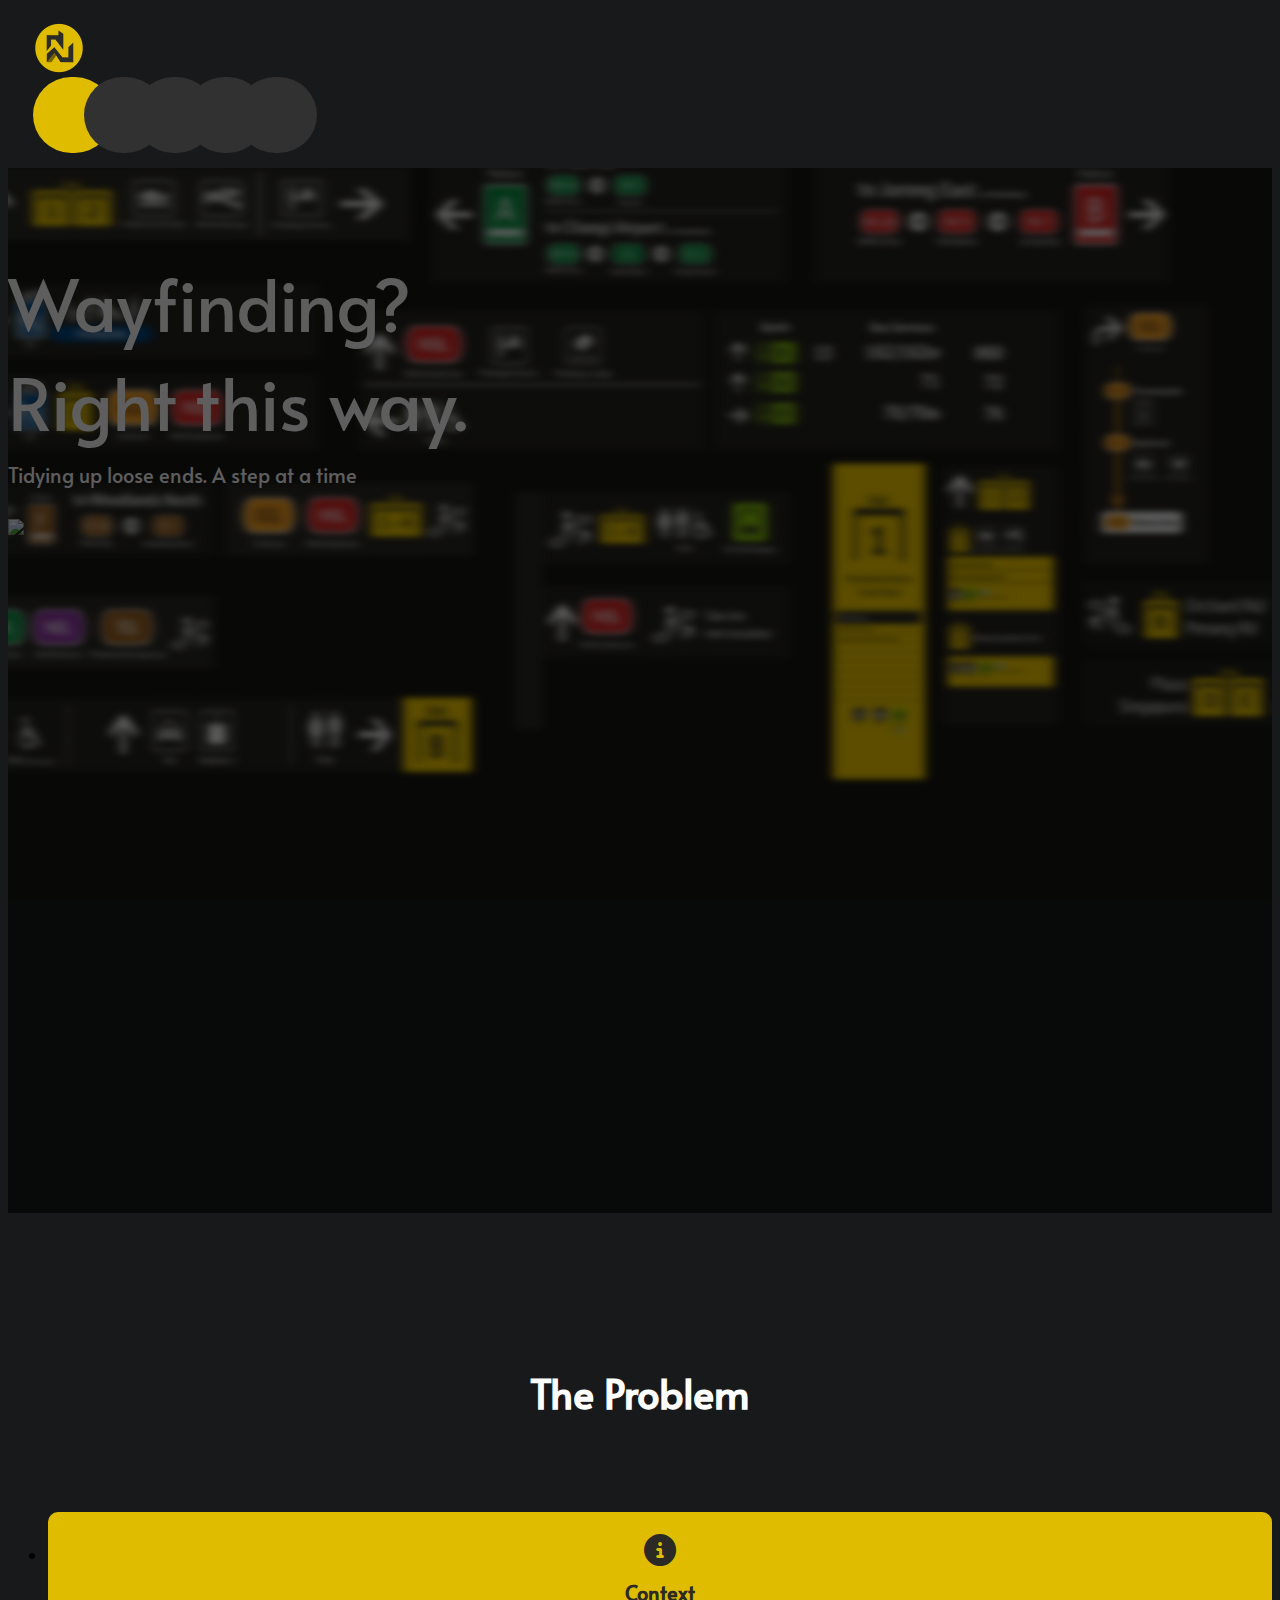
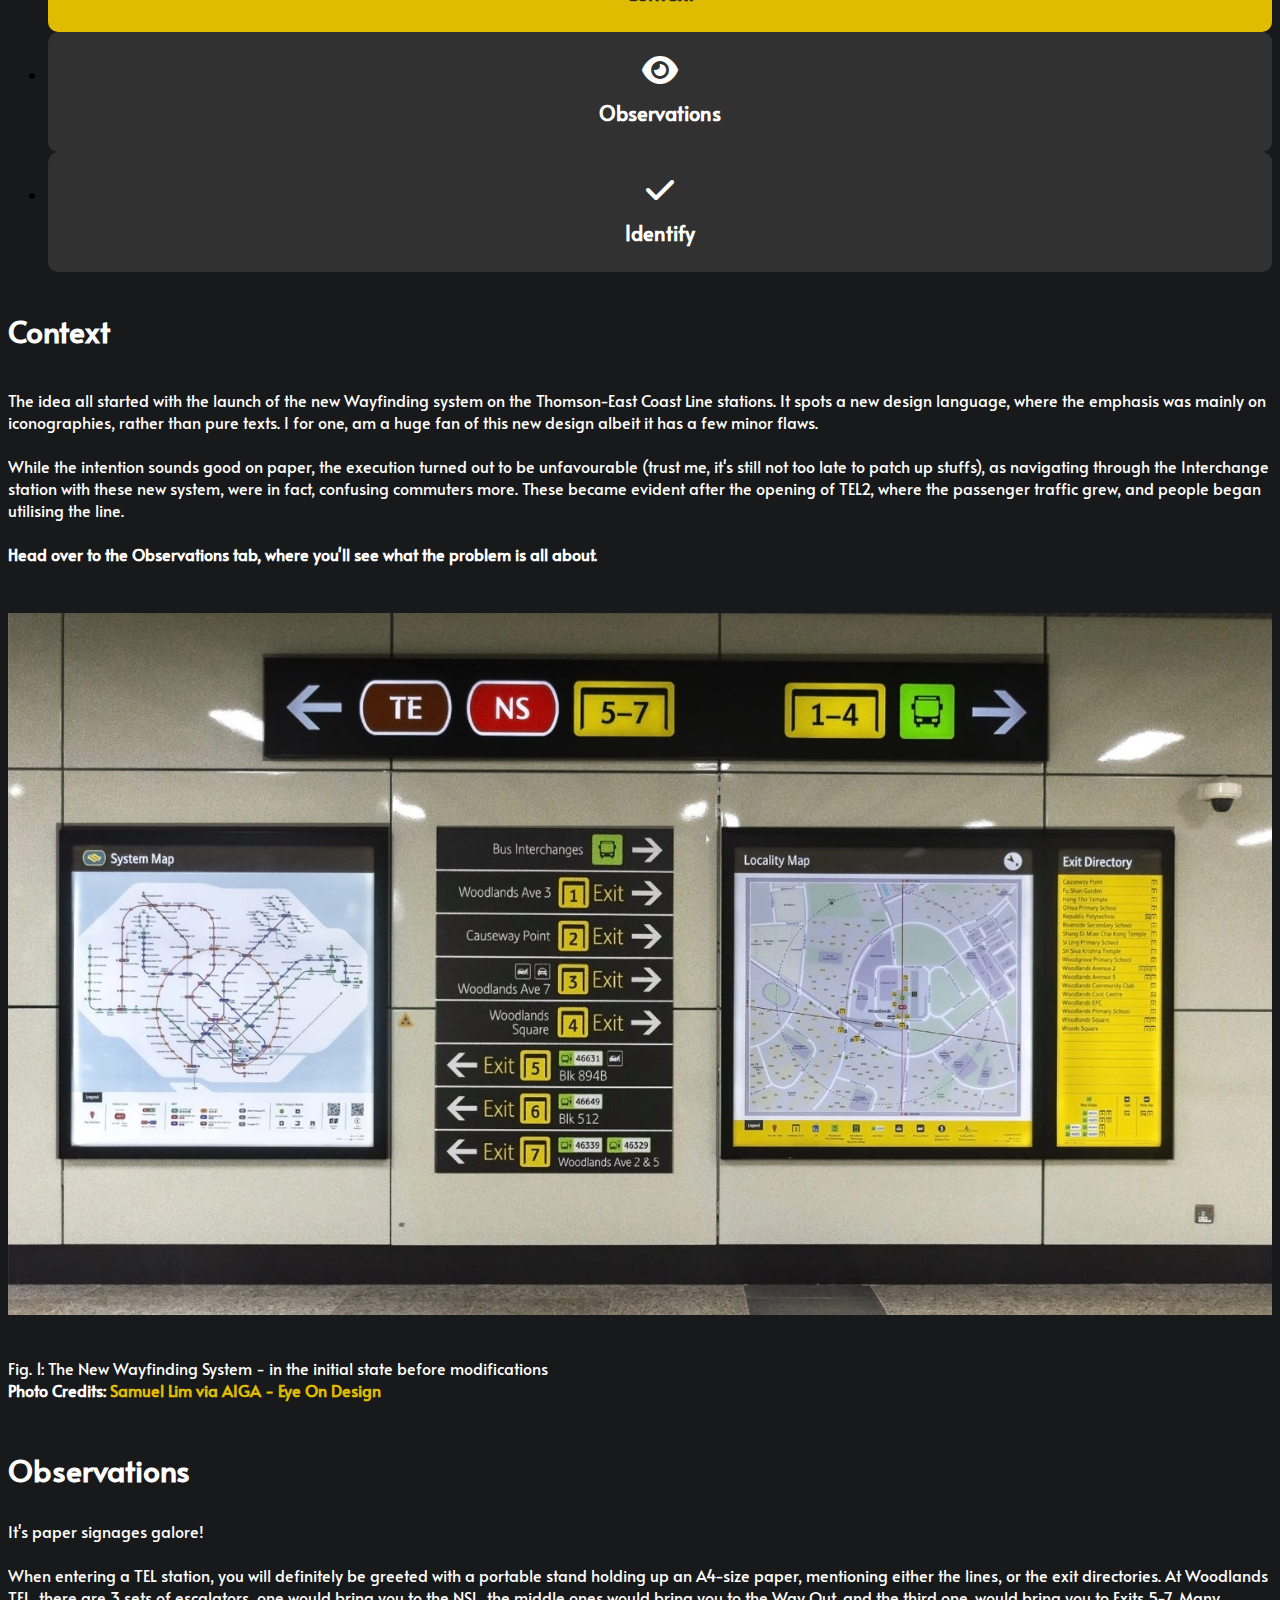
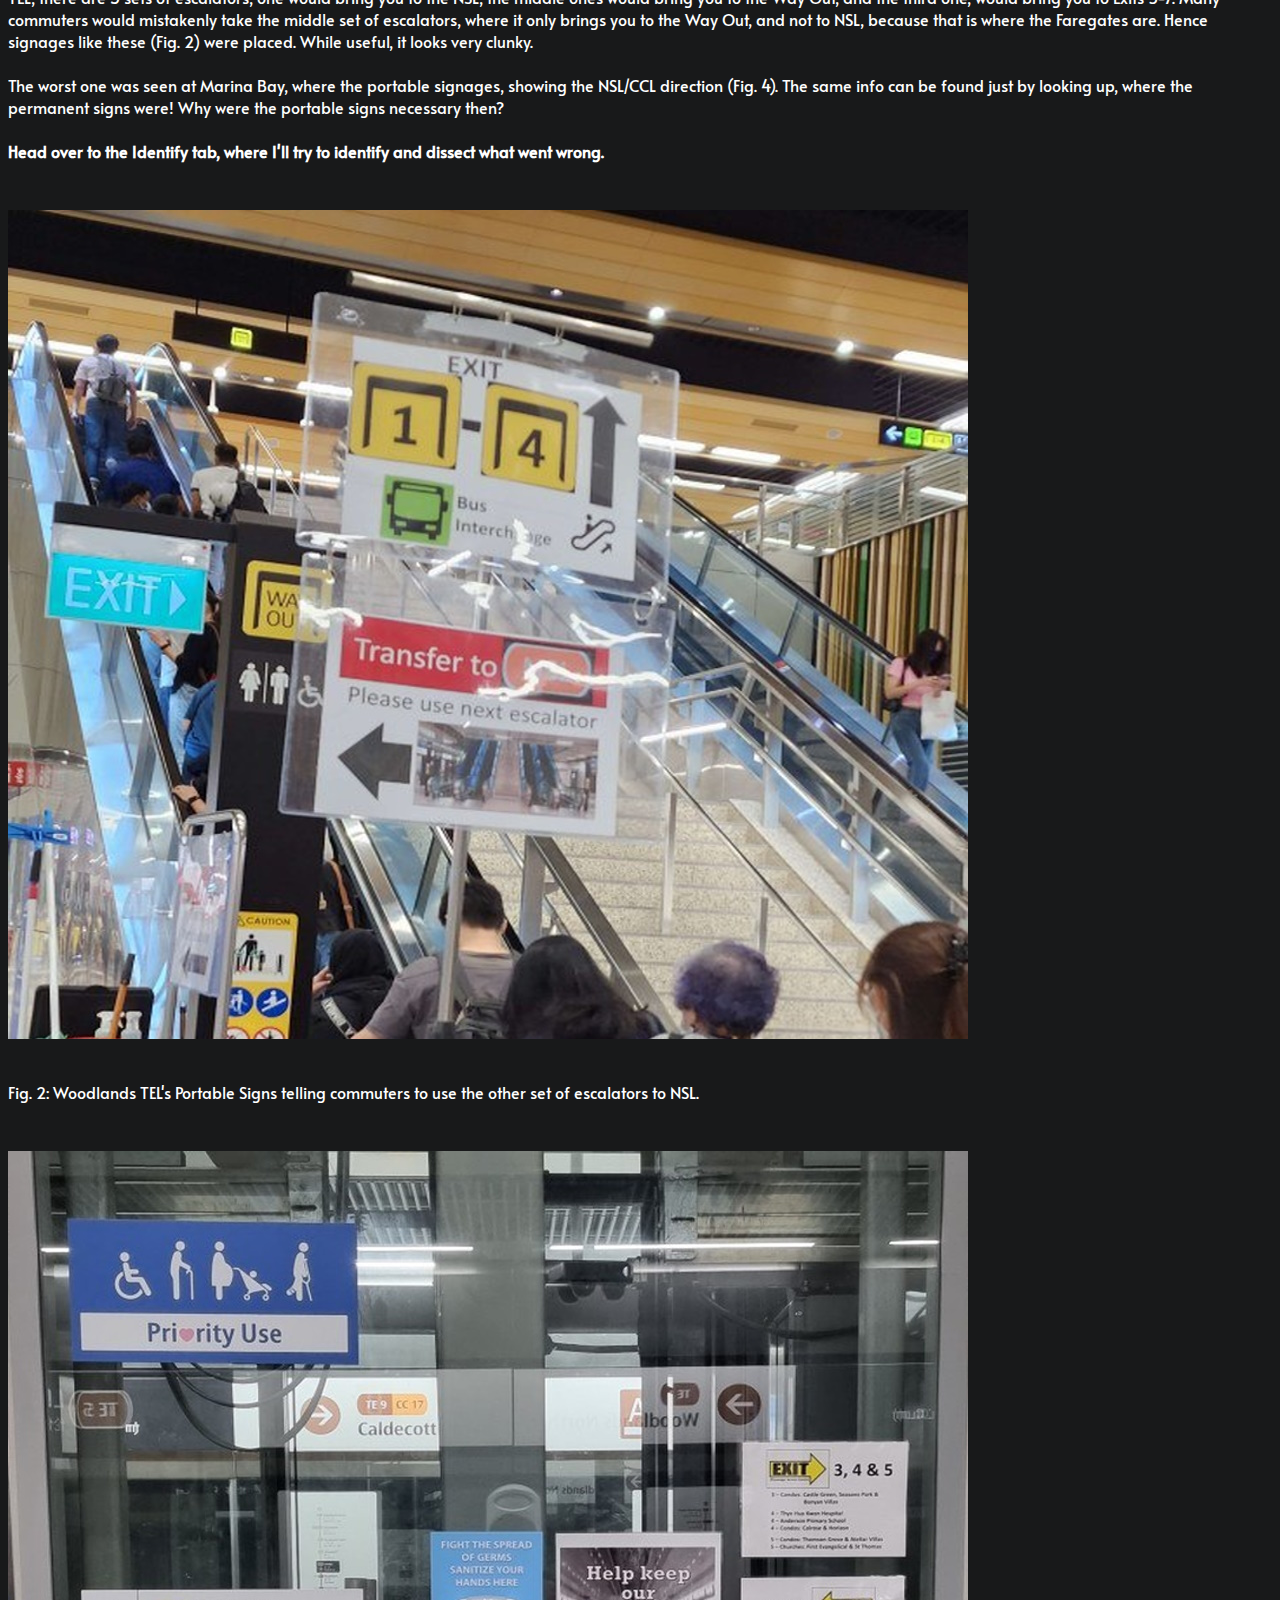
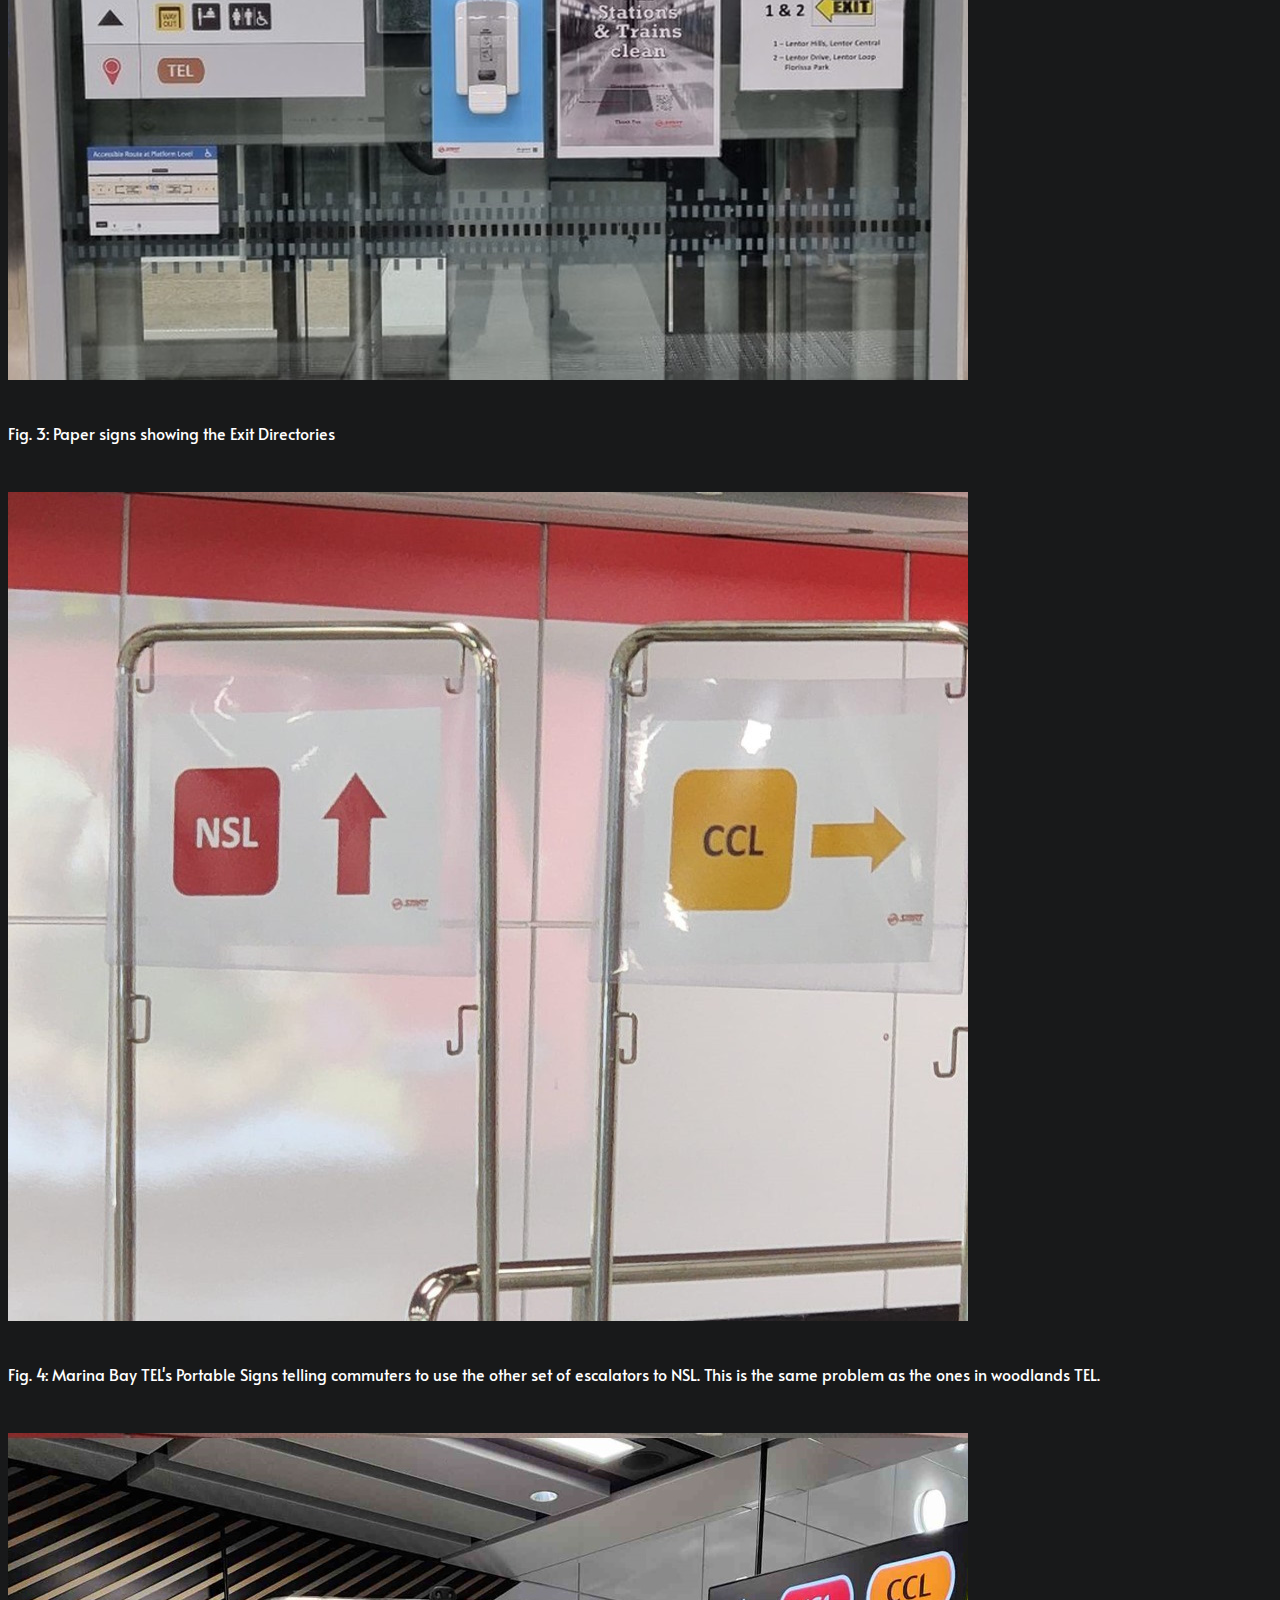
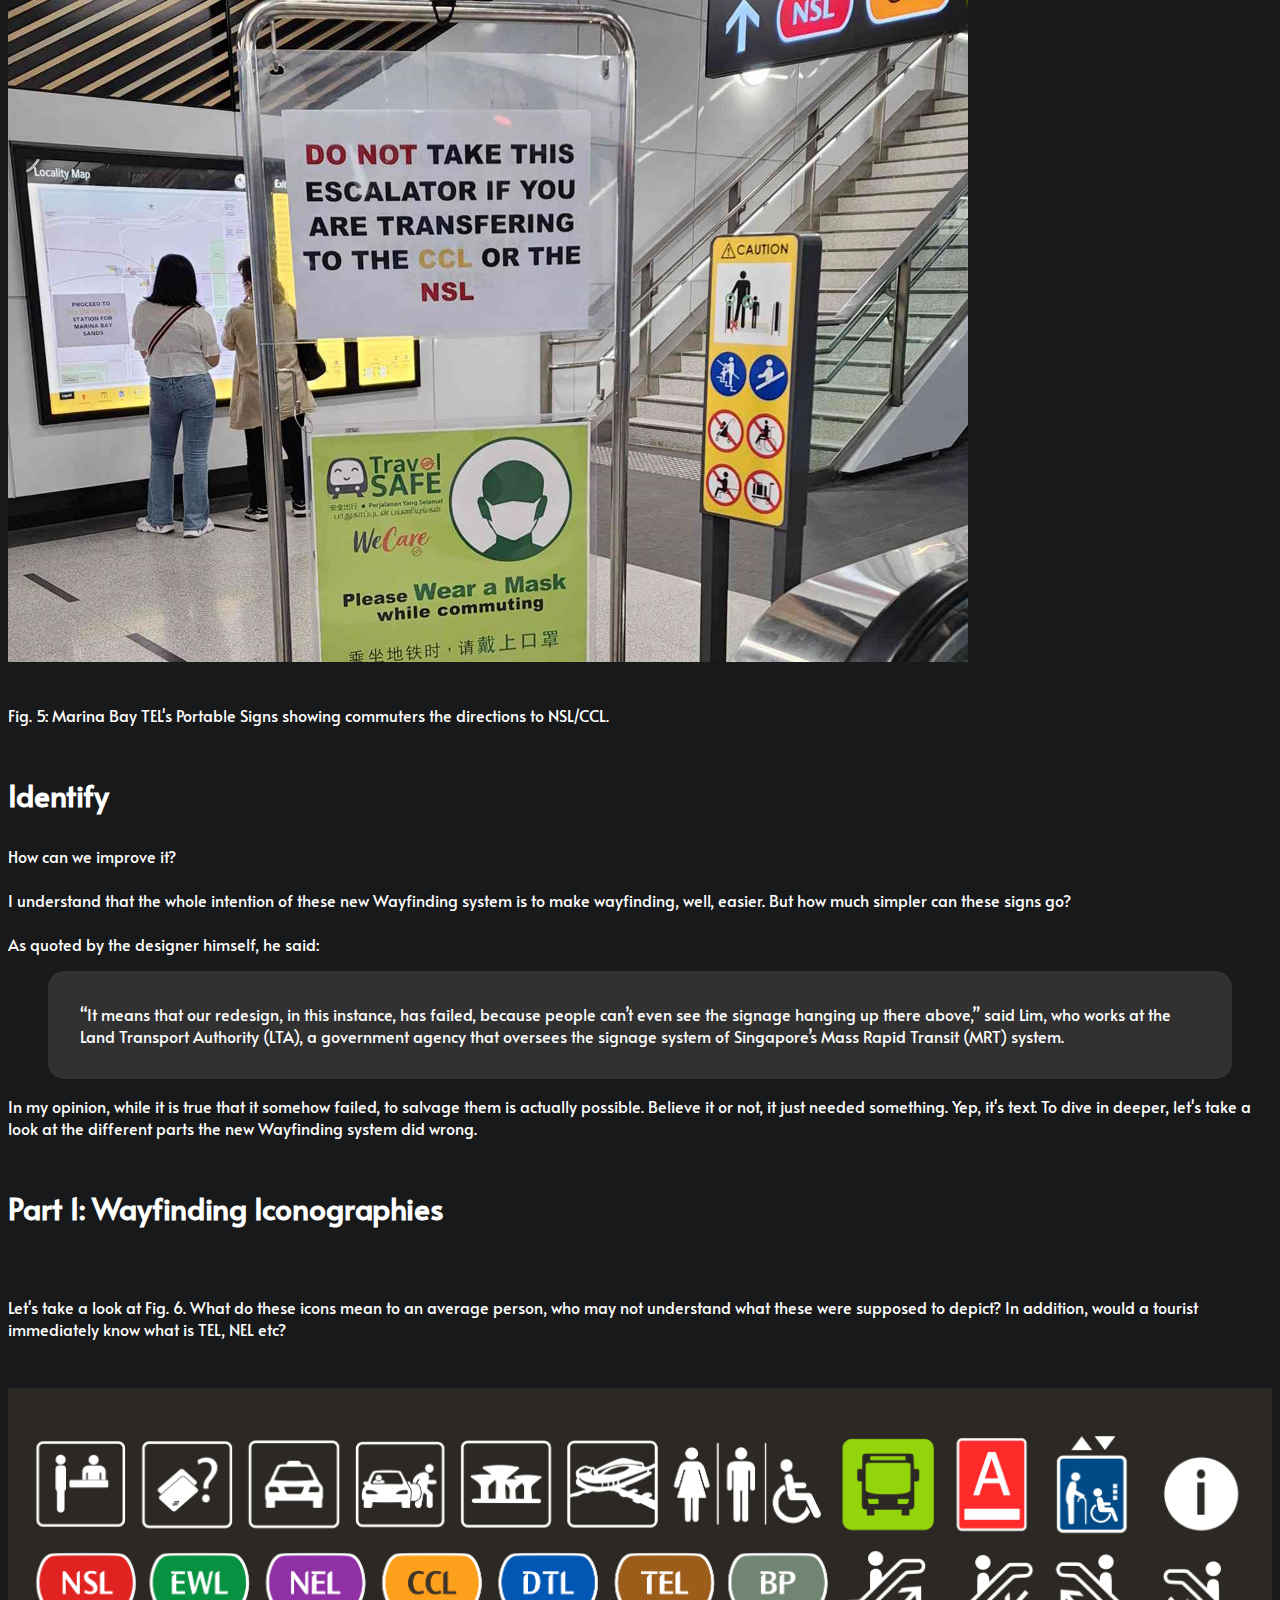
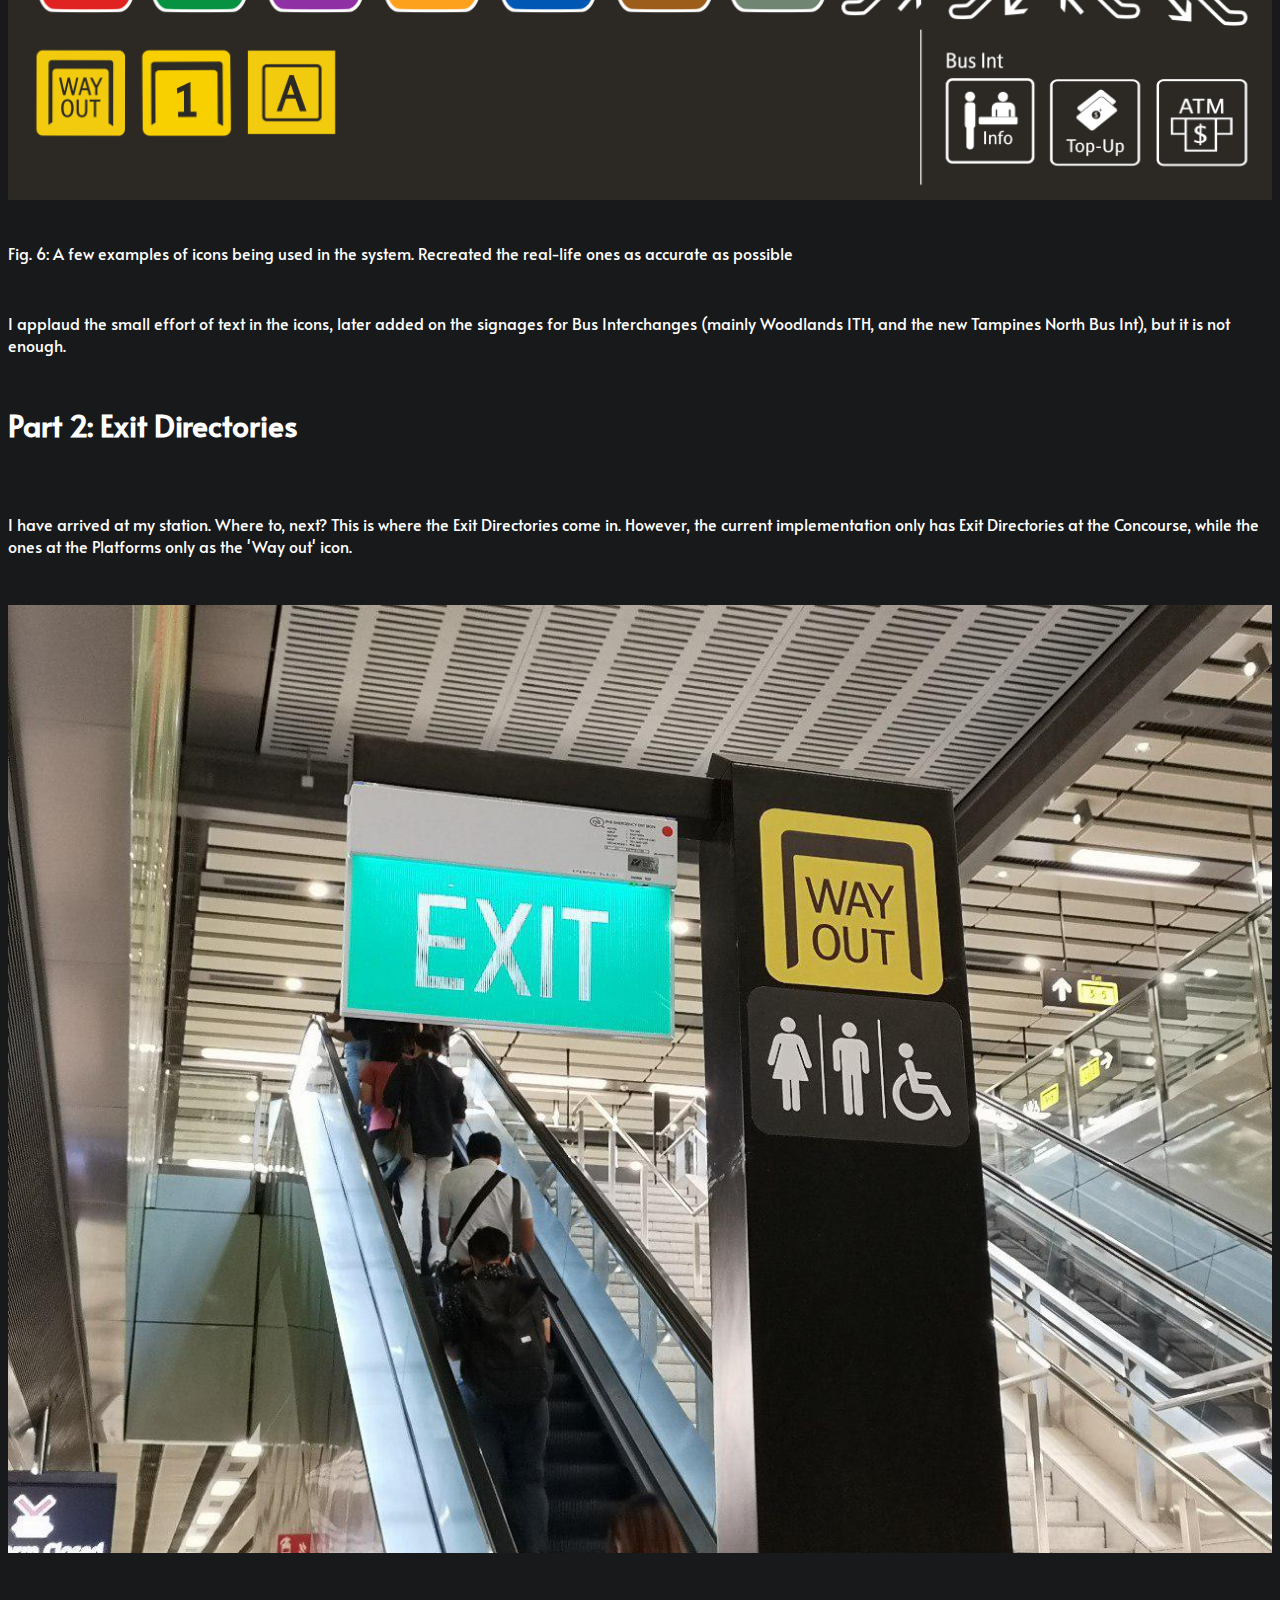
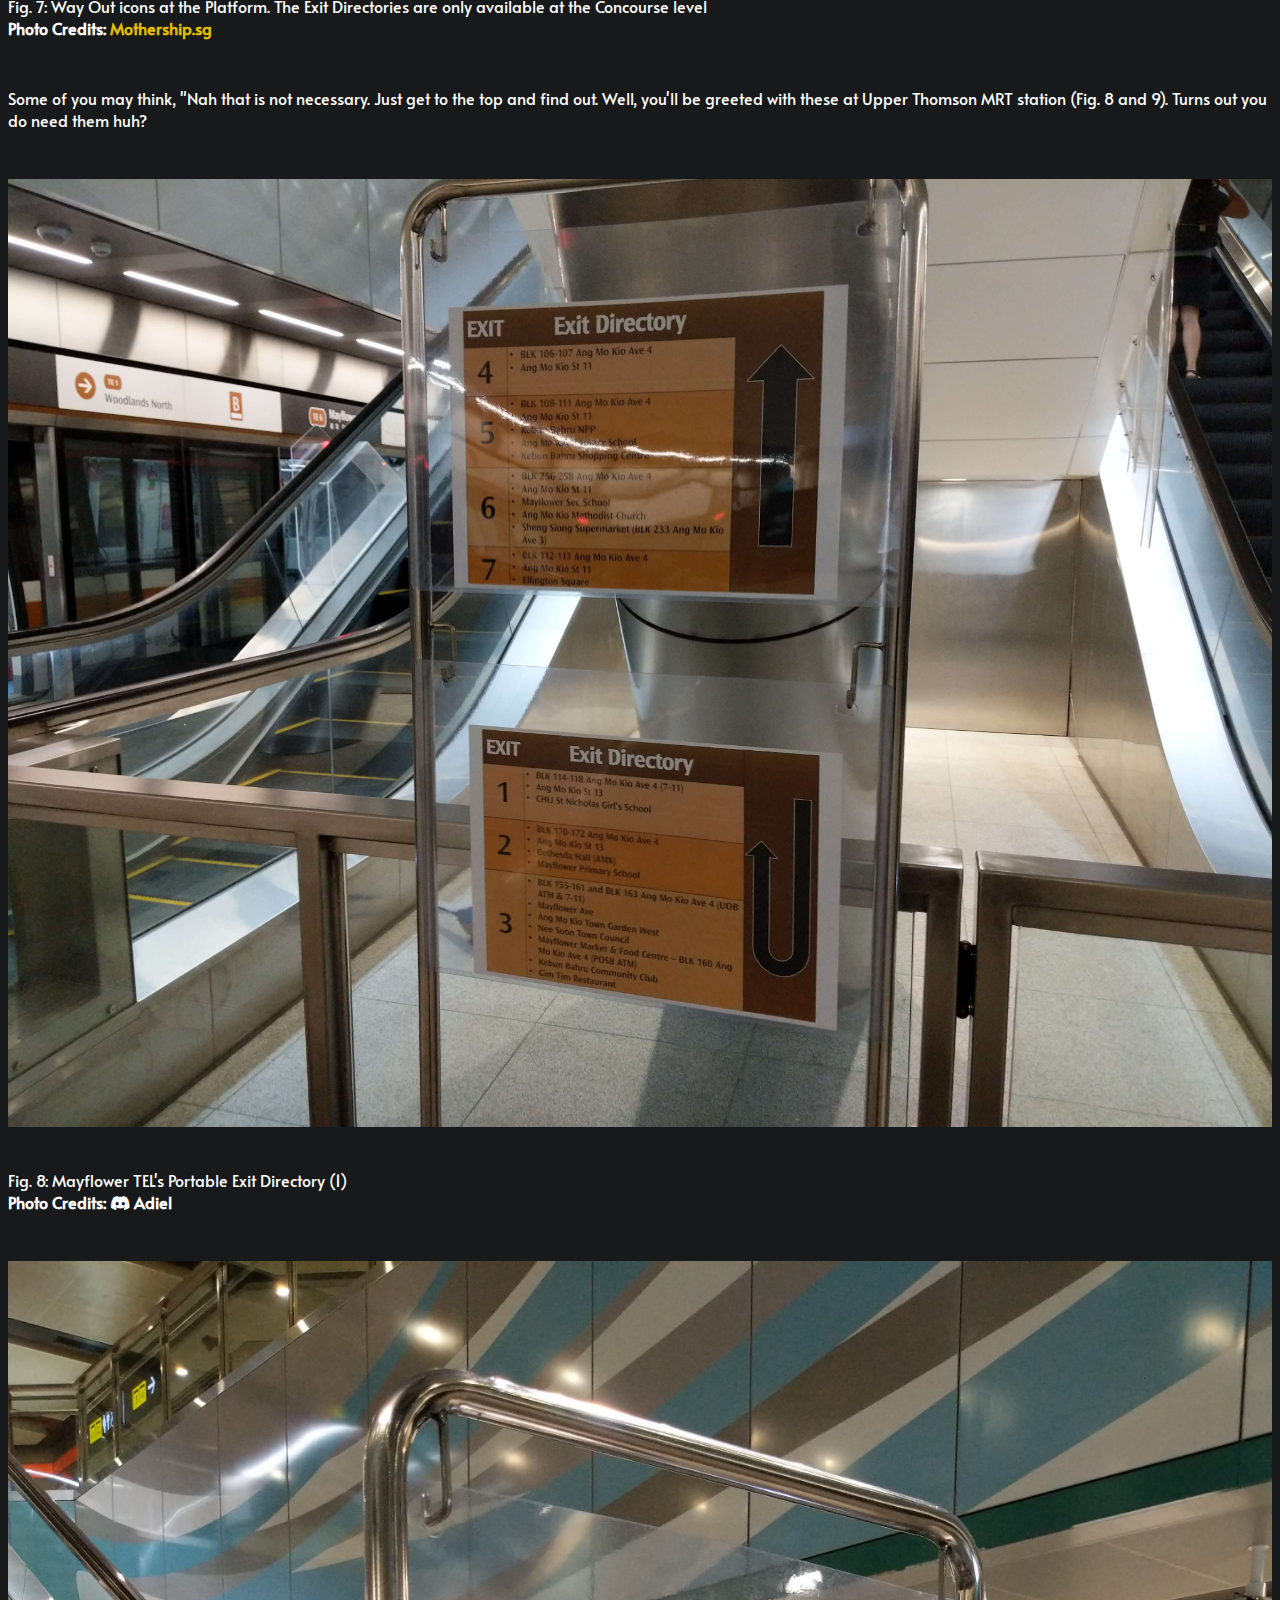
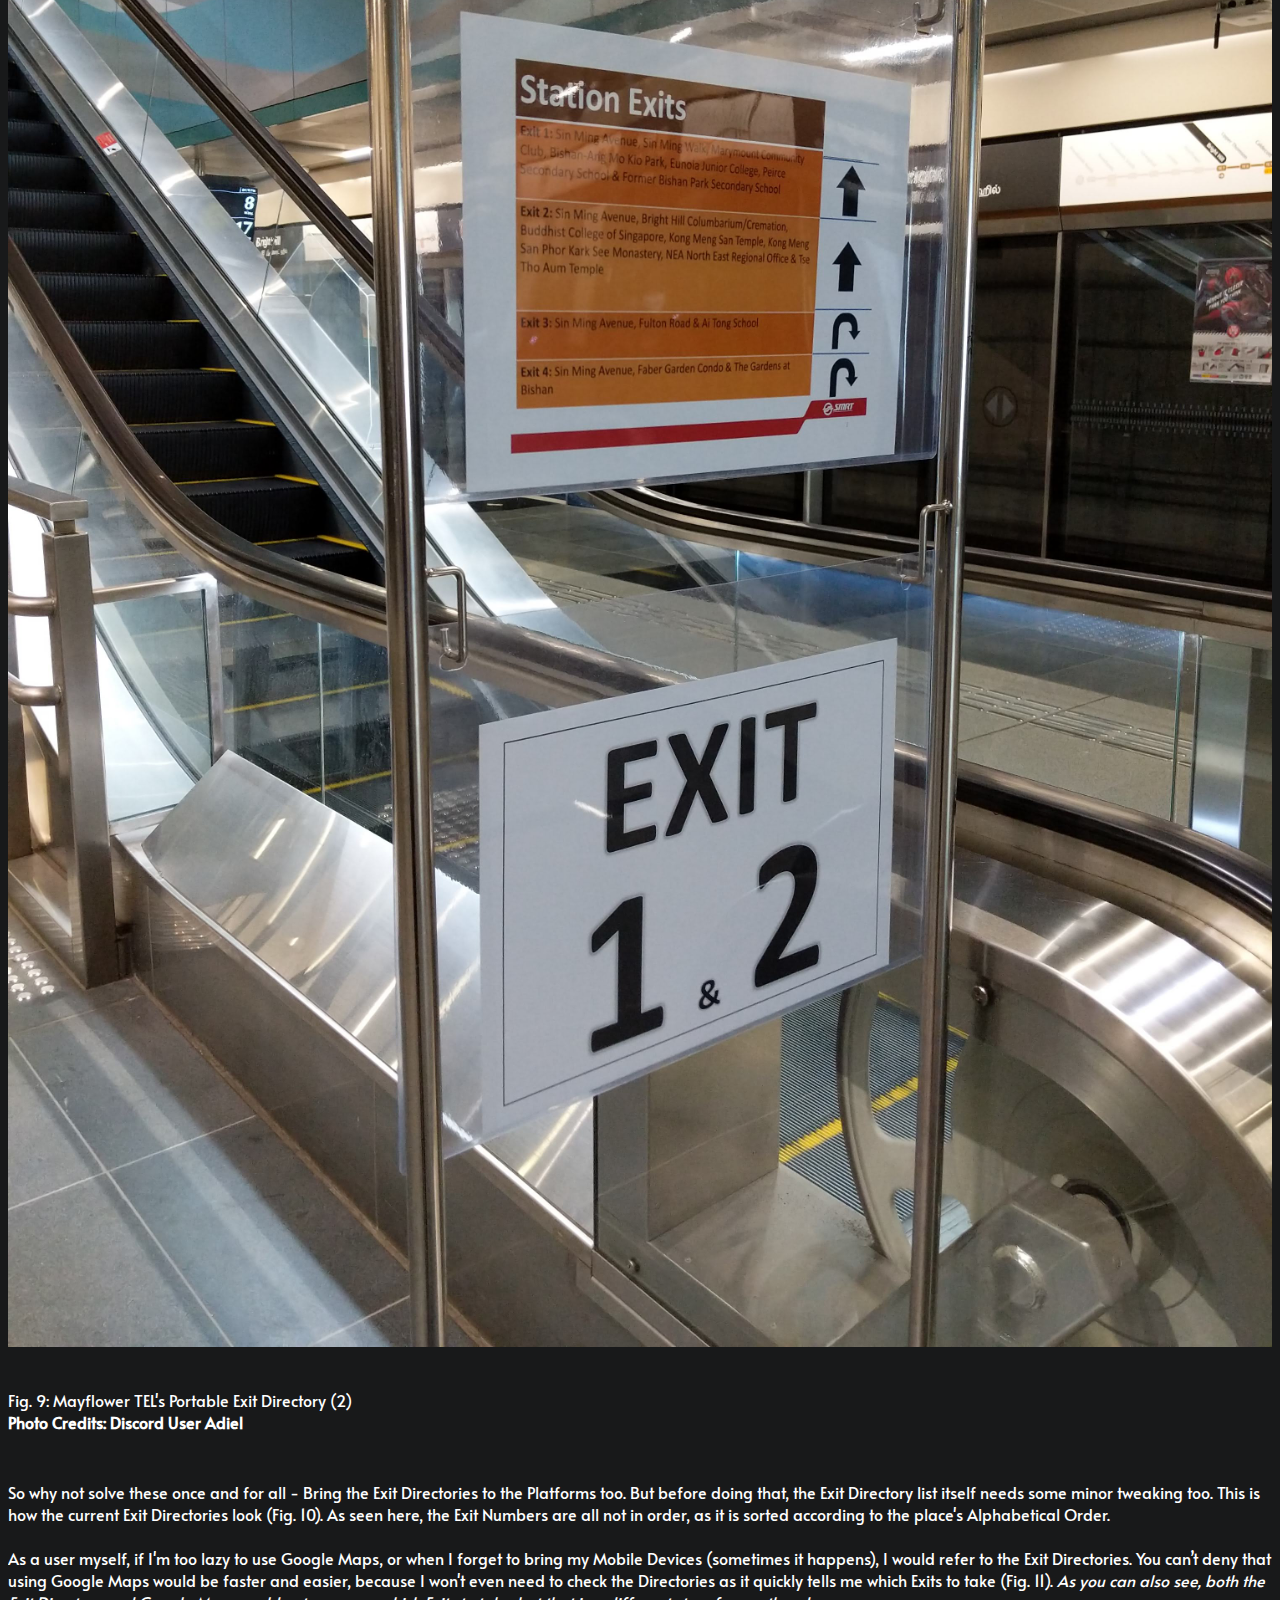
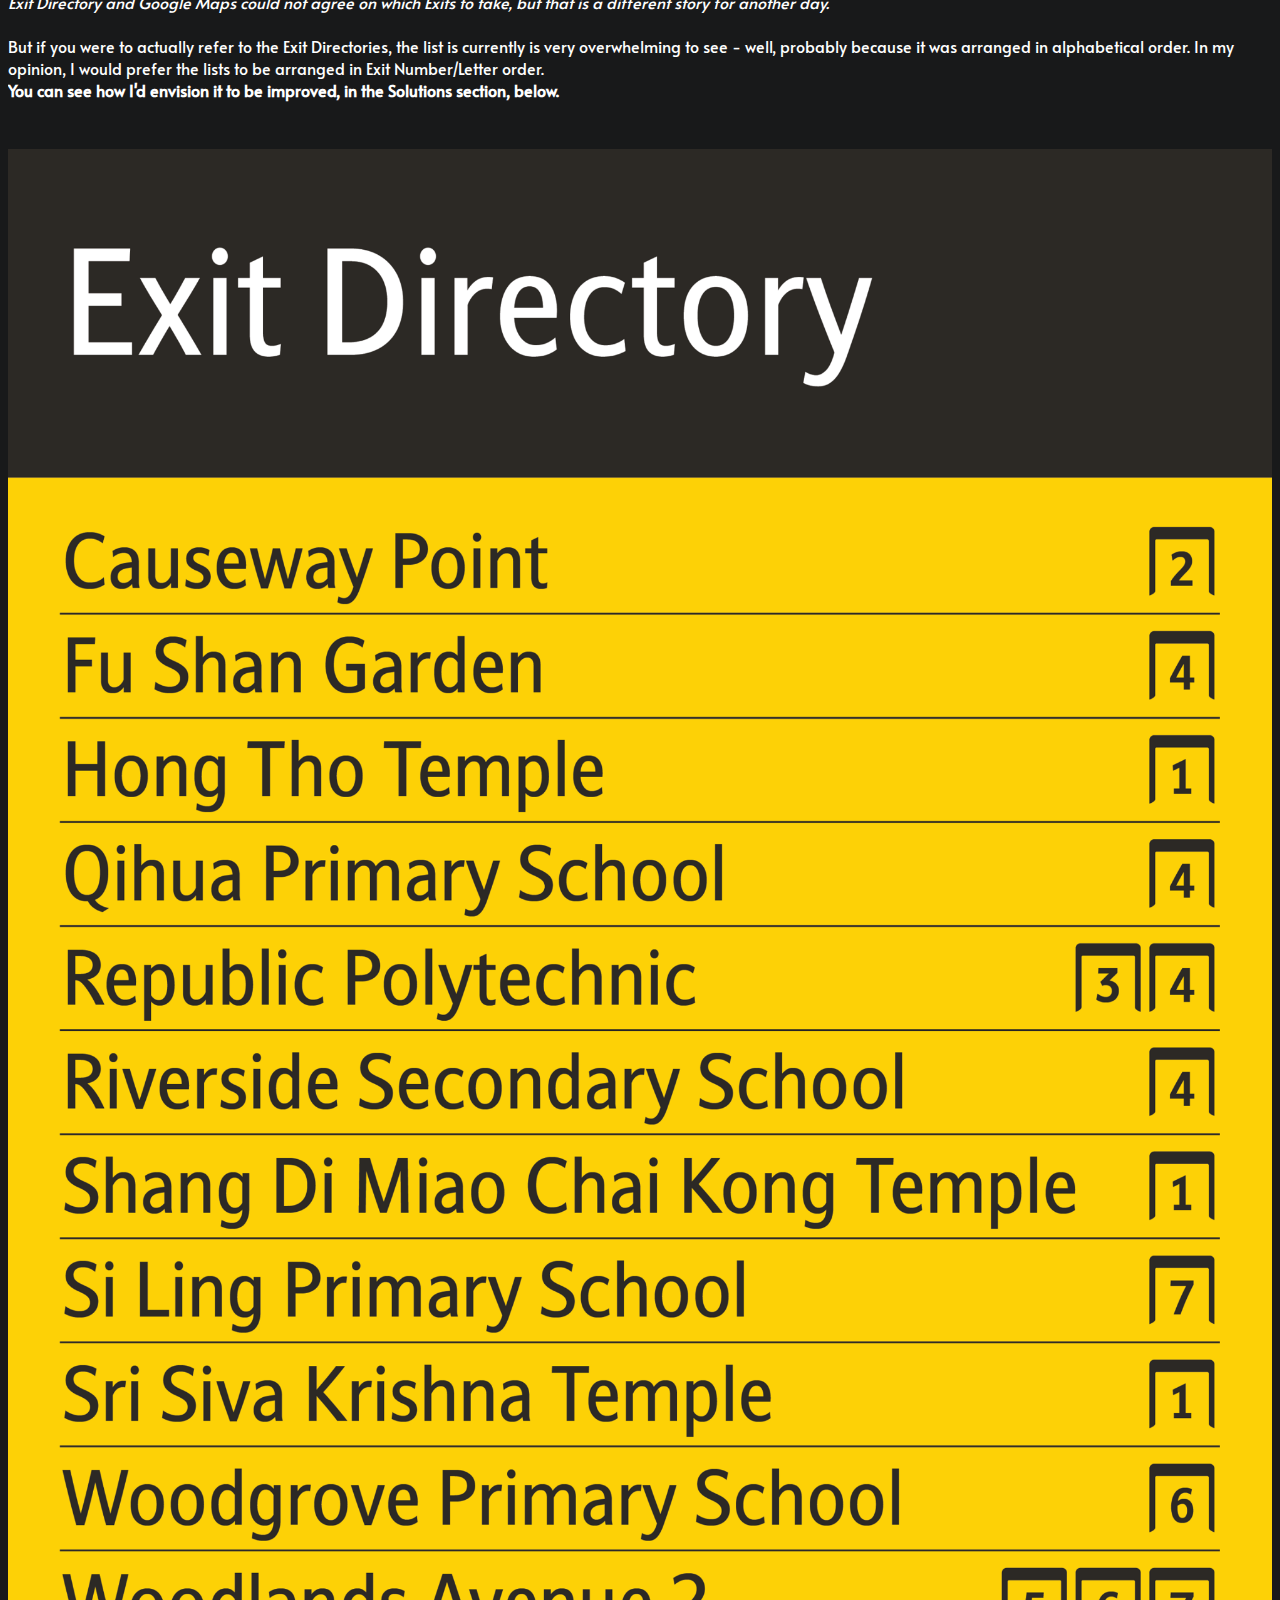
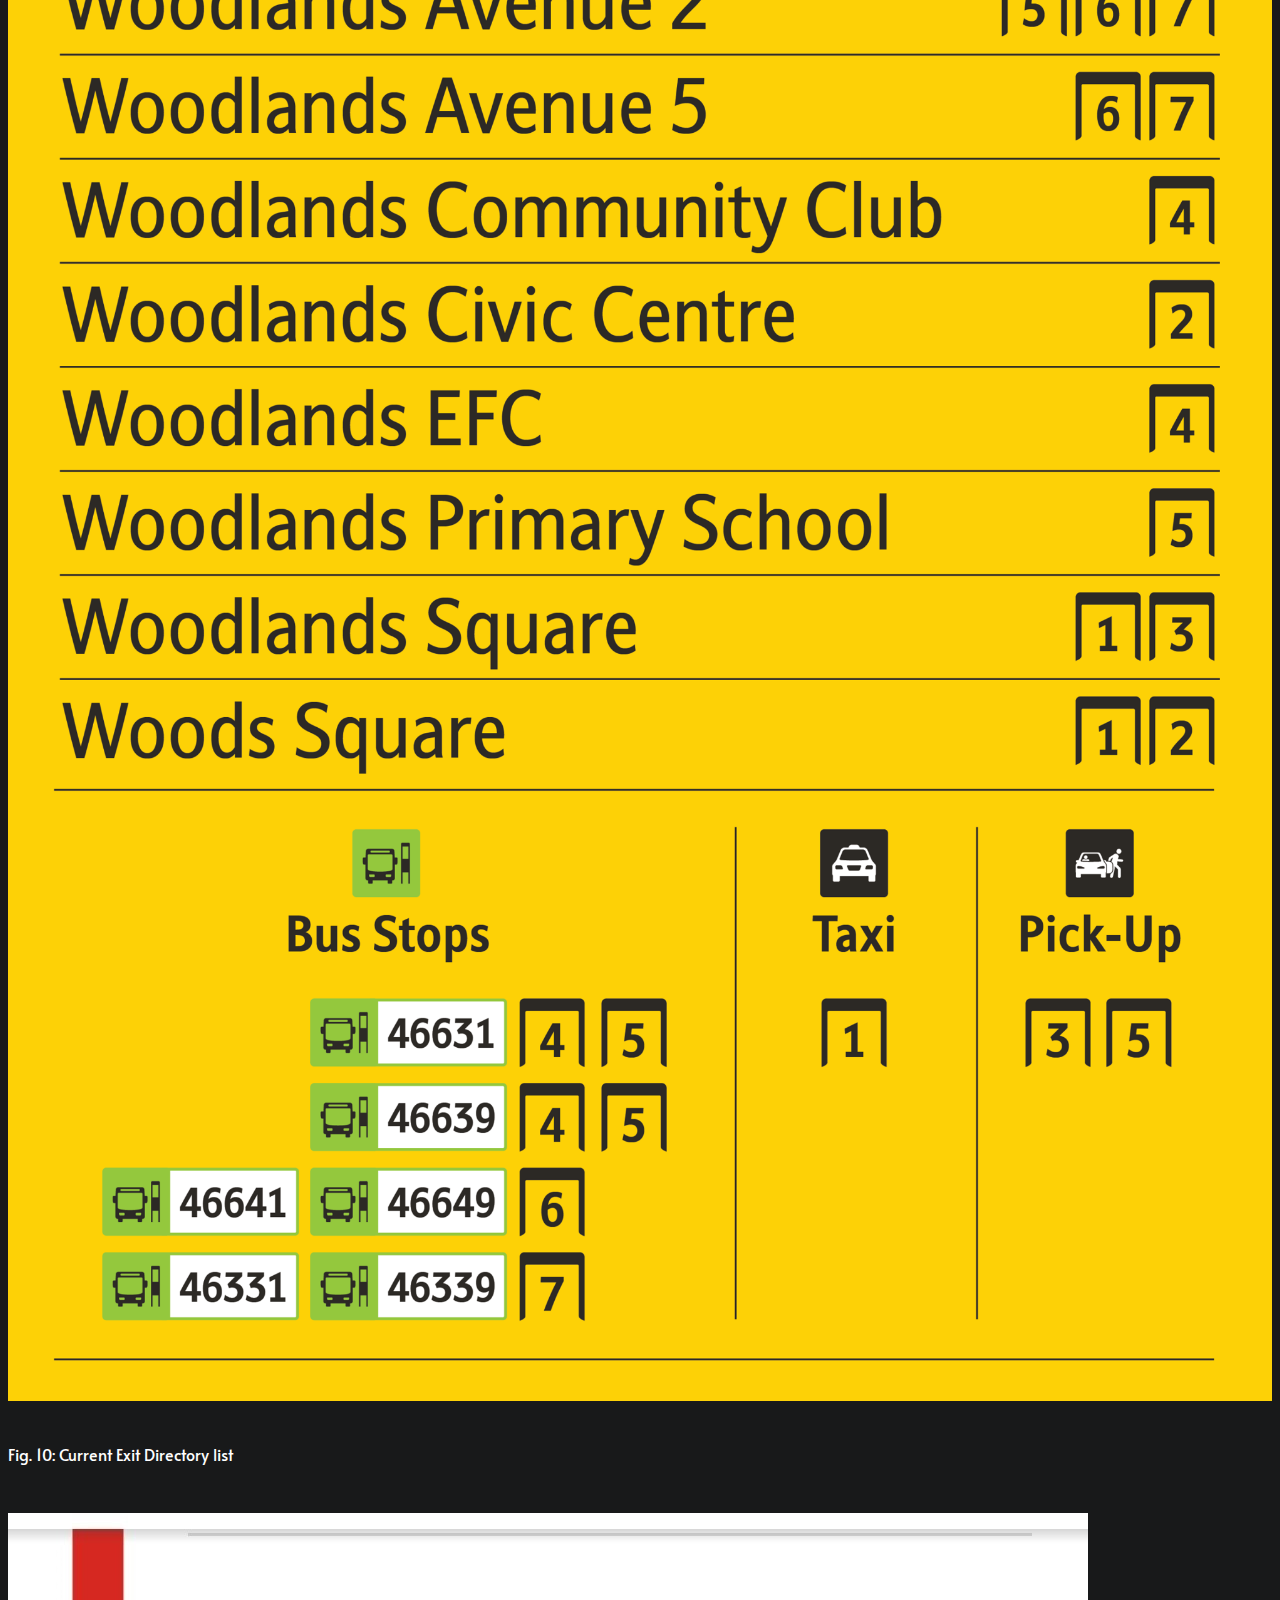
==== index.html @ 6ca4dad4 "2023-02 Cumulative Update (1.0.64)" ====
<!DOCTYPE html>
<html lang="en">

<head>
  <meta charset="utf-8">
  <meta content="width=device-width, initial-scale=1.0" name="viewport">

  <title>Wayfinding Signages | NRFZ</title>
  <meta content="" name="description">
  <meta content="" name="keywords">

  <!-- Favicons -->
  <link href="assets/img/favicon.png" rel="icon">
  <link href="assets/img/apple-touch-icon.png" rel="apple-touch-icon">

  <!-- Google Fonts -->
  <link rel="preconnect" href="https://fonts.googleapis.com">
  <link rel="preconnect" href="https://fonts.gstatic.com" crossorigin>
  <link rel="preconnect" href="https://fonts.googleapis.com">
  <link rel="preconnect" href="https://fonts.gstatic.com" crossorigin>
  <link href="https://fonts.googleapis.com/css2?family=Alata&display=swap" rel="stylesheet">
  <link href="https://cdnjs.cloudflare.com/ajax/libs/font-awesome/6.1.1/css/all.min.css" rel="stylesheet">


  <!-- Vendor CSS Files -->
  <link href="assets/vendor/bootstrap/css/bootstrap.min.css" rel="stylesheet">
  <link href="assets/vendor/bootstrap-icons/bootstrap-icons.css" rel="stylesheet">
  <link href="assets/vendor/aos/aos.css" rel="stylesheet">
  <link href="assets/vendor/boxicons/css/boxicons.min.css" rel="stylesheet">
  <link href="assets/vendor/glightbox/css/glightbox.min.css" rel="stylesheet">
  <link href="assets/vendor/swiper/swiper-bundle.min.css" rel="stylesheet">

  <!-- Variables CSS Files. Uncomment your preferred color scheme -->
  <link href="assets/css/variables.css" rel="stylesheet">

  <!-- Template Main CSS File -->
  <link href="assets/css/main.css" rel="stylesheet">

</head>

<body>

  <!-- =============================================================== Header =============================================================== -->
  <header id="header" class="header fixed-top" data-scrollto-offset="0">
    <div class="container-fluid d-flex align-items-center justify-content-between">

      <a href="/" class="logo d-flex align-items-center scrollto me-auto me-lg-0">
        <img src="assets/img/logo.png" alt="">
      </a>

      <nav id="navbar" class="navbar">
        <ul>
          <li><a href="#hero-animated" class="nav-link scrollto"><i class="bx bx-home"></i> <span>Home</span></a></li>
          <li><a href="#problem" class="nav-link scrollto"><i class='bx bx-question-mark'></i><span>The
                Problem</span></a></li>
          <li><a href="#solution" class="nav-link scrollto"><i class='bx bx-bulb'></i><span>The
                Solution</span></a></li>
          <li><a href="#about" class="nav-link scrollto"><i class='bx bxs-info-circle'></i> <span>About
                Project</span></a></li>
          <li><a href="#connect" class="nav-link scrollto"><i class="bx bxs-group"></i> <span>Main Website</span></a>
          </li>
        </ul>
        </li>
        </ul>
        <i class="bi bi-list mobile-nav-toggle d-none"></i>
      </nav><!-- .navbar -->

    </div>
  </header><!-- End Header -->

  <!-- ======= Hero Section ======= -->
  <section id="hero-animated" class="hero-animated d-flex align-items-center">
    <div class="overlay-hero"></div>
    <div class="container d-flex flex-column justify-content-center align-items-center text-center position-relative"
      data-aos="zoom-out">
      <h2 class="hero-hello">Wayfinding? <br> Right this way.</h2>
      <p class="hero-intro">Tidying up loose ends. A step at a time</p>
      <div class="d-flex justify-content-center">
        <a class="scrollto" href="../#problem"><img src="assets/img/chevron-nws.svg" class="img-fluid animated"></a>
      </div>
    </div>
  </section>

  <main id="main">


    <!-- =============================================================== The Problem Section =============================================================== -->
    <section id="problem" class="timelines">
      <div class="container" data-aos="fade-up">
        <div class="section-header">
          <h2>The Problem</h2>
        </div>

        <ul class="nav nav-tabs row gy-4 d-flex">

          <li class="nav-item col">
            <a class="nav-link active show" data-bs-toggle="tab" data-bs-target="#tab-1">
              <i class="fas fa-info-circle no-hover"></i>
              <h4 class="no-hover">Context</h4>
            </a>
          </li><!-- End Tab 1 Nav -->

          <li class="nav-item col">
            <a class="nav-link" data-bs-toggle="tab" data-bs-target="#tab-2">
              <i class="fa-solid fa-eye no-hover"></i>
              <h4 class="no-hover">Observations</h4>
            </a>
          </li><!-- End Tab 2 Nav -->

          <li class="nav-item col">
            <a class="nav-link" data-bs-toggle="tab" data-bs-target="#tab-3">
              <i class="fa-solid fa-check no-hover"></i>
              <h4 class="no-hover">Identify</h4>
            </a>
          </li><!-- End Tab 3 Nav -->

        </ul>

        <div class="tab-content">

          <div class="tab-pane active show" id="tab-1">
            <div class="row gy-4">
              <div class="col-lg-8 order-2 order-lg-1" data-aos="fade-up" data-aos-delay="100">
                <h3 class="summary-tit">Context</h3>
                <p class="summary">
                  The idea all started with the launch of the new Wayfinding system on the Thomson-East Coast Line
                  stations. It spots a new design language, where the emphasis was mainly on iconographies, rather than
                  pure texts. I for one, am a huge fan of this new design albeit it has a few minor flaws. <br><br>

                  While the intention sounds good on paper, the execution turned out to be unfavourable (trust me, it's
                  still not too late to patch up stuffs), as navigating
                  through the Interchange station with these new system, were in fact, confusing commuters more. These
                  became evident after the opening of TEL2, where the passenger traffic grew, and people began utilising
                  the line.<br><br>
                  <b>Head over to the Observations tab, where you'll see what the problem is all about.</b>
                </p>
              </div>
              <div class="col-lg-4 order-1 order-lg-2 text-center portfolio-item filter-id" data-aos="fade-up"
                data-aos-delay="200">
                <a href="assets/img/prob-sol-img/nws.jpg" data-gallery="portfolio-gallery"
                  class="glightbox preview-link"><img src="assets/img/prob-sol-img/nws.jpg" class="img-fluid-portfolio"
                    alt=""></a>
                <br><br>
                <p class="contextImg-caption">Fig. 1: The New Wayfinding System - in the initial state before
                  modifications
                  <br><b>Photo Credits: <a
                      href="https://eyeondesign.aiga.org/one-designers-quest-to-redesign-singapores-subway-signage/">
                      Samuel Lim via AIGA - Eye On Design</a></b>
                </p>
              </div>
            </div>
          </div><!-- End Tab Content 1 -->

          <div class="tab-pane" id="tab-2">

            <div class="row">
              <h3>Observations</h3>
              <p class="summary">
                It's paper signages galore!<br><br>

                When entering a TEL station, you will definitely be greeted with a portable stand holding up an A4-size
                paper, mentioning either the lines, or the exit directories. At Woodlands TEL, there are 3 sets of
                escalators, one would bring you to the NSL, the middle ones would bring you to the Way Out, and the
                third one, would bring you to Exits 5-7. Many commuters would mistakenly take the middle set of
                escalators, where it only brings you to the Way Out, and not to NSL, because that is where the Faregates
                are. Hence signages like these (Fig. 2) were placed. While useful, it looks very clunky.

                <br><br>The worst one was seen at Marina Bay, where
                the portable signages, showing the NSL/CCL direction (Fig. 4). The same info can be found just by
                looking up, where the permanent signs were!
                Why were the portable signs necessary then?

                <br><br>
                <b>Head over to the Identify tab, where I'll try to identify and dissect what went wrong.</b>
              </p>

              <div class="col-md-4 portfolio-item filter-id">
                <a href="assets/img/prob-sol-img/wdl-1.jpg" data-gallery="portfolio-gallery"
                  class="glightbox preview-link"><img src="assets/img/prob-sol-img/wdl-1.jpg"
                    class="img-fluid-portfolio" alt=""></a>
                <br><br>
                <p class="contextImg-caption text-center">Fig. 2: Woodlands TEL's Portable Signs telling commuters to
                  use
                  the other set of escalators to NSL.

                </p>
              </div>

              <div class="col-md-4 portfolio-item filter-id">
                <a href="assets/img/prob-sol-img/lnt-1.jpg" data-gallery="portfolio-gallery"
                  class="glightbox preview-link"><img src="assets/img/prob-sol-img/lnt-1.jpg"
                    class="img-fluid-portfolio" alt=""></a>
                <br><br>
                <p class="contextImg-caption text-center">Fig. 3: Paper signs showing the Exit Directories

                </p>
              </div>

              <div class="col-md-4 portfolio-item filter-id">
                <a href="assets/img/prob-sol-img/mrb-1.jpg" data-gallery="portfolio-gallery"
                  class="glightbox preview-link"><img src="assets/img/prob-sol-img/mrb-1.jpg"
                    class="img-fluid-portfolio" alt=""></a>
                <br><br>
                <div class="portfolio-info">
                  <p class="contextImg-caption text-center">Fig. 4: Marina Bay TEL's Portable Signs telling commuters to
                    use
                    the other set of escalators to NSL. This is the same problem as the ones in woodlands TEL.

                  </p>
                </div>
              </div>

              <div class="col-md-4 portfolio-item filter-id">
                <a href="assets/img/prob-sol-img/mrb-2.jpg" data-gallery="portfolio-gallery"
                  class="glightbox preview-link"><img src="assets/img/prob-sol-img/mrb-2.jpg"
                    class="img-fluid-portfolio" alt=""></a>
                <br><br>
                <div class="portfolio-info">
                  <p class="contextImg-caption text-center">Fig. 5: Marina Bay TEL's Portable Signs showing commuters
                    the
                    directions to NSL/CCL.

                  </p>
                </div>
              </div>
            </div>
          </div><!-- End Tab Content 2 -->

          <div class="tab-pane" id="tab-3">
            <div class="row">
              <div class="col-lg-12">
                <h3>Identify</h3>
                <p class="summary-norm">
                  How can we improve it?<br><br>

                  I understand that the whole intention of these new Wayfinding system is to make wayfinding, well,
                  easier. But how much simpler can these signs go? <br><br> As quoted by the designer himself, he said:
                </p>
                <blockquote
                  cite="https://www.lasalle.edu.sg/features/conversation-samuel-lim-redesigning-singapores-subway-signage">
                  “It means that our redesign, in this instance, has failed, because people can’t even see the signage
                  hanging up there above,” said Lim, who works at the Land Transport Authority (LTA), a government
                  agency
                  that oversees the signage system of Singapore’s Mass Rapid Transit (MRT) system.</blockquote>

                <p class="summary">
                  In my opinion, while it is true that it somehow failed, to salvage them is actually possible.
                  Believe it or not, it just needed something. Yep, it's text. To dive in deeper, let's take a look at
                  the different
                  parts the new Wayfinding system did wrong.
                </p>

                <!--  -->
                <h3 data-aos="fade-up" data-aos-delay="100">Part 1: Wayfinding Iconographies</h3><br>
                <p class="summary">
                  Let's take a look at Fig. 6. What do these icons mean to
                  an average person, who may not understand what these were supposed to depict? In addition, would a
                  tourist immediately know what is TEL, NEL etc? <br>
                </p>
                <div class="row">
                  <div class="col-md-4 portfolio-item filter-id">
                    <a href="assets/img/prob-sol-img/wf-icons.png" data-gallery="portfolio-gallery"
                      class="glightbox preview-link"><img src="assets/img/prob-sol-img/wf-icons.png"
                        class="img-fluid-portfolio" alt=""></a>
                    <br><br>
                    <div class="portfolio-info">
                      <p class="contextImg-caption text-center">Fig. 6: A few examples of icons being used in the
                        system.
                        Recreated the real-life ones as accurate as possible

                      </p>
                    </div>
                  </div>
                </div>

                <p class="summary">
                  I applaud the small effort of text in the icons, later added on the signages for Bus Interchanges
                  (mainly Woodlands ITH, and the new Tampines North Bus Int), but it is not enough.
                </p>

                <!--  -->
                <h3>Part 2: Exit Directories</h3><br>
                <p class="summary">
                  I have arrived at my station. Where to, next? This is where the Exit Directories come in. However, the
                  current
                  implementation only has Exit Directories at the Concourse, while the ones at the Platforms only as the
                  'Way out' icon.<br>
                </p>

                <div class="row">
                  <div class="col-md-4 portfolio-item filter-id">
                    <a href="assets/img/prob-sol-img/sign-2.jpg" data-gallery="portfolio-gallery"
                      class="glightbox preview-link"><img src="assets/img/prob-sol-img/sign-2.jpg"
                        class="img-fluid-portfolio" alt=""></a>
                    <br><br>
                    <div class="portfolio-info">
                      <p class="contextImg-caption text-center">Fig. 7: Way Out icons at the Platform. The Exit
                        Directories are only available at the Concourse level
                        <br><b>Photo Credits: <a href="https://mothership.sg/2019/12/lta-new-map/">
                            Mothership.sg</a></b>
                      </p>
                    </div>
                  </div>
                </div>

                <p class="summary">
                  Some of you may think, "Nah that is not necessary. Just get to the top and find out. Well, you'll be
                  greeted with these at Upper Thomson MRT station (Fig. 8 and 9). Turns out you do need them huh?<br>
                </p>

                <div class="row">
                  <div class="col-md-4 portfolio-item filter-id">
                    <a href="assets/img/prob-sol-img/mfl-1.jpg" data-gallery="portfolio-gallery"
                      class="glightbox preview-link"><img src="assets/img/prob-sol-img/mfl-1.jpg"
                        class="img-fluid-portfolio" alt=""></a>
                    <br><br>
                    <div class="portfolio-info">
                      <p class="contextImg-caption text-center">Fig. 8: Mayflower TEL's Portable Exit Directory (1)
                        <br><b>Photo Credits: <i class="fa-brands fa-discord"></i>&nbsp;Adiel</b>
                      </p>
                    </div>
                  </div>


                  <div class="col-md-4 portfolio-item filter-id">
                    <a href="assets/img/prob-sol-img/mfl-2.jpg" data-gallery="portfolio-gallery"
                      class="glightbox preview-link"><img src="assets/img/prob-sol-img/mfl-2.jpg"
                        class="img-fluid-portfolio" alt=""></a>
                    <br><br>
                    <div class="portfolio-info">
                      <p class="contextImg-caption text-center">Fig. 9: Mayflower TEL's Portable Exit Directory (2)
                        <br><b>Photo Credits: Discord User Adiel</b>
                      </p>
                    </div>
                  </div>
                </div>

                <p class="summary">
                  So why not solve these once and for all - Bring the Exit Directories to the Platforms too. But before
                  doing that, the Exit Directory list itself needs some minor tweaking too. This is how the current Exit
                  Directories look (Fig. 10). As seen here, the Exit Numbers are all not in order, as it is sorted
                  according to the place's Alphabetical Order. <br><br>
                  As a user myself, if I'm too lazy to use Google Maps, or when I forget to bring my Mobile Devices
                  (sometimes it happens), I would refer to the Exit Directories. You can’t deny that using Google Maps
                  would be faster and easier, because I won't even need to check the Directories as it quickly tells me
                  which Exits to take (Fig. 11). <i>As you can also see, both the Exit Directory and Google Maps could
                    not agree on
                    which Exits to take, but that is a different story for another day. <br><br></i>

                  But if you were to actually refer to the Exit Directories, the list is currently is very overwhelming
                  to see - well, probably because it was arranged in alphabetical order. In my opinion, I would prefer
                  the lists to be arranged in Exit Number/Letter order. <br><b>You can see how I'd envision it to be
                    improved, in the Solutions section, below.
                  </b>
                </p>

                <div class="row">
                  <div class="col-md-4 portfolio-item filter-id">
                    <a href="assets/img/prob-sol-img/1.png" data-gallery="portfolio-gallery"
                      class="glightbox preview-link"><img src="assets/img/prob-sol-img/1.png"
                        class="img-fluid-portfolio" alt=""></a>
                    <br><br>
                    <div class="portfolio-info">
                      <p class="contextImg-caption text-center">Fig. 10: Current Exit Directory list
                      </p>
                    </div>
                  </div>

                  <div class="col-md-4 portfolio-item filter-id">
                    <a href="assets/img/prob-sol-img/gmaps-1.jpg" data-gallery="portfolio-gallery"
                      class="glightbox preview-link"><img src="assets/img/prob-sol-img/gmaps-1.jpg"
                        class="img-fluid-portfolio" alt=""></a>
                    <br><br>
                    <div class="portfolio-info">
                      <p class="contextImg-caption text-center">Fig. 11: Using Google Maps, they would normally tell you
                        which Exits to take immediately. (Picture edited for privacy reasons) </b>
                      </p>
                    </div>
                  </div>

                </div>


                <!--  -->
                <h3 data-aos="fade-up" data-aos-delay="100">Part 3: Consistencies, as a whole</h3><br>
                <p class="summary">
                  Consistencies is a key to good design system. The current signage design is almost there, but some
                  parts are not consistent. A most notalbe examples is the Exit Letters/Numbers. TEL uses Numbers (Exit
                  1,2,3 etc), while the rest still uses Letters. Rales Place particularly, began the changeout to the
                  new current signage design, but retained the Exit Letters. This may confuse some people, but I also
                  understood why it was done. Change to numbers - may confuse existing people using the exits, retain
                  the letters, while i minimises confusion, may lead to inconsistencies. In my opinion, they SHOULD
                  change to numbers, and the LTA should also start consolidating exits to make it simpler. <br>
                </p>
                <div class="row">
                  <div class="col-md-4 portfolio-item filter-id">
                    <a href="assets/img/prob-sol-img/wf-icons2.png" data-gallery="portfolio-gallery"
                      class="glightbox preview-link"><img src="assets/img/prob-sol-img/wf-icons2.png"
                        class="img-fluid-portfolio" alt=""></a>
                    <br><br>
                    <div class="portfolio-info">
                      <p class="contextImg-caption text-center">Fig. 12: A few examples of different icons being used in
                        the system. Raffles Place uses a different set of icons (particularly, the Way Out and Exit
                        Letter icon), which seems like a newer design.
                        Recreated the real-life ones as accurate as possible

                      </p>
                    </div>
                  </div>
                </div>

                <p class="summary"> Some stations, take Tampines, for example, uses the <a
                    href="https://www.transportdesign.com/projects/singapore-connecting-a-city">
                    slightly older signage design language</a></b>, along with the current signage design's fonts. One
                  would think that they would've picked a new design language, and then apply it islandwide, but that
                  does not seem to be the case.
                </p>
              </div>

              <div class="row">
                <div class="col-md-4 portfolio-item filter-id">
                  <a href="assets/img/prob-sol-img/sam-tdc1.jpg" data-gallery="portfolio-gallery"
                    class="glightbox preview-link"><img src="assets/img/prob-sol-img/sam-tdc1.jpg"
                      class="img-fluid-portfolio" alt=""></a>
                  <br><br>
                  <div class="portfolio-info">
                    <p class="contextImg-caption text-center">Fig. 13: New fonts, mix with old design? <br>
                      <b>Photo Credits: <i class="fa-brands fa-discord"></i>&nbsp;Joofer</a></b>
                    </p>
                  </div>
                </div>

                <div class="col-md-4 portfolio-item filter-id">
                  <a href="assets/img/prob-sol-img/sam-tdc2.jpg" data-gallery="portfolio-gallery"
                    class="glightbox preview-link"><img src="assets/img/prob-sol-img/sam-tdc2.jpg"
                      class="img-fluid-portfolio" alt=""></a>
                  <br><br>
                  <div class="portfolio-info">
                    <p class="contextImg-caption text-center">Fig. 14: New fonts, mix with old design? <br>
                      <b>Photo Credits: <i class="fa-brands fa-discord"></i>&nbsp;poopoo</a></b>
                    </p>
                  </div>
                </div>

                <div class="col-md-4 portfolio-item filter-id">
                  <a href="assets/img/prob-sol-img/sam1.jpg" data-gallery="portfolio-gallery"
                    class="glightbox preview-link"><img src="assets/img/prob-sol-img/sam1.jpg"
                      class="img-fluid-portfolio" alt=""></a>
                  <br><br>
                  <div class="portfolio-info">
                    <p class="contextImg-caption text-center">Fig. 15: Entirely new design <br>
                      <b>Photo Credits: <a
                          href="https://www.instagram.com/p/CevPzR_pt8z/?utm_source=ig_embed&ig_rid=3777a39e-1425-415d-9963-ccd278406cee">
                          Instagram user mtsginfo</a></b>
                    </p>
                  </div>
                </div>



              </div>
            </div><!-- End Tab Content 3 -->
          </div>

        </div>

      </div>
    </section>

    <!-- =============================================================== The Solution Section =============================================================== -->
    <section id="solution" class="timelines">
      <div class="container" data-aos="fade-up">
        <div class="section-header">
          <h2>The Solution</h2>
        </div>

        <ul class="nav nav-tabs row gy-4 d-flex">

          <li class="nav-item col">
            <a class="nav-link active show" data-bs-toggle="tab" data-bs-target="#tab-1a">
              <i class="fas fa-info-circle no-hover"></i>
              <h4 class="no-hover">Design & Development</h4>
            </a>
          </li><!-- End Tab 1 Nav -->

          <li class="nav-item col">
            <a class="nav-link" data-bs-toggle="tab" data-bs-target="#tab-2a">
              <i class="fas fa-eye no-hover"></i>
              <h4 class="no-hover">Virtual Prototypes</h4>
            </a>
          </li><!-- End Tab 2 Nav -->
        </ul>

        <div class="tab-content">

          <!-- Design & Development -->
          <div class="tab-pane active show" id="tab-1a">
            <div class="row">

              <!-- Start of Content 1 -->
              <h3 data-aos="fade-up" data-aos-delay="100">Part 1: Wayfinding Iconographies</h3><br><br><br>
              <div class="col-lg-8 order-2 order-lg-1" data-aos="fade-up" data-aos-delay="100">
                <p class="summary">
                  Now this is the fun part. How do I improve the designs, based on my point of view?<br><br>
                  The quote, <a href="https://youtu.be/sA2jQ0_UazU?t=60">"it's really not that bad, it just needs a
                    little shaping"</a>, applies to the existing Wayfinding Systems as well. Adding
                  small texts below the big icons would help in clarity too. For example, I wanted to go to Marina
                  Barrage. Now, if this is your first
                  time at Gardens By the Bay, you will be greeted with this (See Fig. 16). It would help a lot if
                  below the icons, it tells you what those icons mean. <br><br> In this case, the icons you see here was
                  the Gardens
                  By The Bay, followed by Marina Barrage, and the Passenger Service Office, respectively.
                </p>
              </div>

              <div class="col-md-4 order-1 order-lg-2 text-center portfolio-item filter-id" data-aos="fade-up"
                data-aos-delay="100">
                <a href="assets/img/prob-sol-img/mrbr.png" data-gallery="portfolio-gallery"
                  class="glightbox preview-link"><img src="assets/img/prob-sol-img/mrbr.png" class="img-fluid-portfolio"
                    alt=""></a>
                <br><br>
                <p class="contextImg-caption text-center">Fig. 16: Gardens By The Bay Concourse Signage

                </p>
              </div>
            </div>


            <div class="row">
              <p class="summary" data-aos="fade-up" data-aos-delay="100">
                Let's get back on the drawing board. Fig. 17 shows the icon sets, now with added labels. Fig. 18 shows
                the idea, in Wireframe form. In Fig. 19, it shows
                the comparison of how the current signage is like with the additions of texts. Fig. 20 is an example of
                how the same proposed idea would be, retrofitted on the older signs.
              </p>

              <div class="col-md-4 portfolio-item filter-id" data-aos="fade-up" data-aos-delay="100">
                <a href="assets/img/prob-sol-img/wf-icons3.png" data-gallery="portfolio-gallery"
                  class="glightbox preview-link"><img src="assets/img/prob-sol-img/wf-icons3.png"
                    class="img-fluid-portfolio" alt=""></a>
                <br><br>
                <p class="contextImg-caption text-center">Fig. 17: Labelled icons for easier understanding. Emphasis
                  still is on the icons. The text acts as a placeholder

                </p>
              </div>

              <div class="col-md-4 portfolio-item filter-id" data-aos="fade-up" data-aos-delay="100">
                <a href="assets/img/prob-sol-img/nwsWF.png" data-gallery="portfolio-gallery"
                  class="glightbox preview-link"><img src="assets/img/prob-sol-img/nwsWF.png"
                    class="img-fluid-portfolio" alt=""></a>
                <br><br>
                <p class="contextImg-caption text-center">Fig. 18: Signage Wireframe (Low-Fi)

                </p>
              </div>

              <div class="col-md-4 portfolio-item filter-id" data-aos="fade-up" data-aos-delay="100">
                <a href="assets/img/prob-sol-img/wf1.gif" data-gallery="portfolio-gallery"
                  class="glightbox preview-link"><img src="assets/img/prob-sol-img/wf1.gif" class="img-fluid-portfolio"
                    alt=""></a>
                <br><br>
                <p class="contextImg-caption text-center">Fig. 19: Comparison between the current design, and my
                  proposed
                  design.

                </p>
              </div>

              <div class="col-md-4 portfolio-item filter-id" data-aos="fade-up" data-aos-delay="100">
                <a href="assets/img/prob-sol-img/wf2.png" data-gallery="portfolio-gallery"
                  class="glightbox preview-link"><img src="assets/img/prob-sol-img/wf2.png" class="img-fluid-portfolio"
                    alt=""></a>
                <br><br>
                <div class="portfolio-info">
                  <p class="contextImg-caption text-center">Fig. 20: Proposed design, on the older signage boards

                  </p>
                </div>
              </div>


              <!-- Start of Content 2 -->
              <h3 data-aos="fade-up" data-aos-delay="100">Part 2: Exit Directories</h3><br><br><br>
              <div class="col-lg-8 order-2 order-lg-1" data-aos="fade-up" data-aos-delay="100">
                <p class="summary">
                  I have arrived at my station. Where to, next? This is where the Exit Directories come in. The current
                  implementation only has Exit Directories at the Concourse, while the ones at the Platforms only as the
                  'Way out' icon.
                </p>
              </div>

              <div class="col-md-4 order-1 order-lg-2 text-center portfolio-item filter-id" data-aos="fade-up"
                data-aos-delay="100">
                <a href="assets/img/prob-sol-img/exit-d-tel.jpeg" data-gallery="portfolio-gallery"
                  class="glightbox preview-link"><img src="assets/img/prob-sol-img/exit-d-tel.jpeg"
                    class="img-fluid-portfolio" alt=""></a>
                <br><br>
                <p class="contextImg-caption text-center">Fig. 21: An Exit Directory and Locality Map, found on TEL
                  stations
                  <br><b>Photo Credits: <a
                    href="https://mothership.sg/2020/01/thomson-east-coast-line-stage-1-free-travel/">
                    Joshua Lee via Mothership.sg</a></b>
                  
                </p>
              </div>
            </div>


            <div class="row">
              <p class="summary" data-aos="fade-up" data-aos-delay="100">
                The Exit Directories' design is nice and neat, but the only gripes I had were the Exit Numbers being on
                the right, and it being jumbled up, as the list of landmarks were arranged alphabetically. So I decided,
                why not arranged it according to Exit Numbers and alphabetically? Best of both worlds.
              </p>

              <div class="col-md-4 portfolio-item filter-id" data-aos="fade-up" data-aos-delay="100">
                <a href="assets/img/prob-sol-img/nwsWF2.png" data-gallery="portfolio-gallery"
                  class="glightbox preview-link"><img src="assets/img/prob-sol-img/nwsWF2.png"
                    class="img-fluid-portfolio" alt=""></a>
                <br><br>
                <p class="contextImg-caption text-center">Fig. 22: Exit Directory Wireframe (Low-Fi)

                </p>
              </div>

              <div class="col-md-4 portfolio-item filter-id" data-aos="fade-up" data-aos-delay="100">
                <a href="assets/img/prob-sol-img/wf3.png" data-gallery="portfolio-gallery"
                  class="glightbox preview-link"><img src="assets/img/prob-sol-img/wf3a.png" class="img-fluid-portfolio"
                    alt=""></a>
                <br><br>
                <p class="contextImg-caption text-center">Fig. 23: Comparison between the current design, and my
                  proposed
                  design.<br> (Left - Proposed Design, Right - Current)

                </p>
              </div>


              <!--  -->
              <p class="summary" data-aos="fade-up" data-aos-delay="100">
                There is no need for 'Part 3: Consistencies, as a whole' section. Once we're able to iron out and fine
                tune the
                new system, it should, be able to be applied consistently. <br><br>

                <b>Head over to the Virtual Prototypes tab, where I'll try to implement the new designs, along with my
                  fine-tuned proposed design, to the existing signages.</b>
              </p>




            </div>
          </div><!-- End Tab Content 1 -->





          <!-- Virtual Prototypes -->
          <div class="tab-pane" id="tab-2a">
            <div class="row">
              <h3>Part 1: Wayfinding Iconographies</h3><br><br><br>

              <div class="row">

                <!--  -->
                <div class="col-md-4 order-2 order-lg-1 text-center portfolio-item filter-id">
                  <a href="assets/img/prob-sol-img/proto1.png" data-gallery="portfolio-gallery"
                    class="glightbox preview-link"><img src="assets/img/prob-sol-img/proto1.png"
                      class="img-fluid-portfolio" alt=""></a>
                  <br><br>
                  <p class="contextImg-caption text-center">Fig. 24a: Reworked signages for Woodlands TEL, middle set of
                    escalators
                  </p>
                  </p>
                </div>

                <div class="col-md-4 order-2 order-lg-1 text-center portfolio-item filter-id">
                  <a href="assets/img/prob-sol-img/proto10.png" data-gallery="portfolio-gallery"
                    class="glightbox preview-link"><img src="assets/img/prob-sol-img/proto10.png"
                      class="img-fluid-portfolio" alt=""></a>
                  <br><br>
                  <p class="contextImg-caption text-center">Fig. 24b: Reworked signages for Marina Bay TEL, middle set of
                    escalators, which leads straiht to TEL's Concourse
                  </p>
                  </p>
                </div>

                  <p class="summary">
                    Instead of showing just the Way Out icon (which is
                    pretty obvious), show where Exits the set of escalators would lead you to.
                  </p>
              </div>

              <!--  -->
              <div class="col-md-4 order-2 order-lg-1 text-center portfolio-item filter-id">
                <a href="assets/img/prob-sol-img/proto2.png" data-gallery="portfolio-gallery"
                  class="glightbox preview-link"><img src="assets/img/prob-sol-img/proto2.png"
                    class="img-fluid-portfolio" alt=""></a>
                <br><br>
                <p class="contextImg-caption text-center">Fig. 25: Reworked signages for existing signages - Dhoby Ghaut
                  CCL station
                </p>
                </p>
              </div>

              <div class="col-lg-8 order-2 order-lg-1" data-aos="fade-up" data-aos-delay="100">
                <p class="summary">
                  The proposed design works for older signages too. As
                  older signages are more wordy and contained many details, I do not want to simply eliminate those
                  away. Hence, I decided to balance between being simple, while remaining informative - with Icons still
                  being the
                  focal point of the signs. <br><br> The exit names, which used to occupy the existing signage, has been
                  decoupled and separated below the empty spaces. The current implementation lacks these. Just showing
                  the Way Out icon alone isn't enough.
                </p>
              </div>

              <!--  -->
              <div class="col-md-4 order-2 order-lg-1 text-center portfolio-item filter-id">
                <a href="assets/img/prob-sol-img/proto3.png" data-gallery="portfolio-gallery"
                  class="glightbox preview-link"><img src="assets/img/prob-sol-img/proto3.png"
                    class="img-fluid-portfolio" alt=""></a>
                <br><br>
                <p class="contextImg-caption text-center">Fig. 26: Reworked signages for existing Bus Interchange
                  signages
                  - Yio Chu Kang Bus Interchange.
                  <br><b>Photo Credits: <a href="https://landtransportguru.net/yio-chu-kang-bus-interchange/">
                      landtransportguru.net</a></b>
                </p>
              </div>

              <div class="col-lg-8 order-2 order-lg-1" data-aos="fade-up" data-aos-delay="100">
                <p class="summary">
                  Yes Bus Interchanges, you're not forgotten! The proposed design works for bus interchanges as well.
                  The same Design Language has been brought over to ensure consistency.
              </div>


            </div>



            <h3>Part 2: Exit Directories</h3><br>

            <div class="row">
              <!--  -->
              <div class="col-md-4 order-2 order-lg-1 text-center portfolio-item filter-id">
                <a href="assets/img/prob-sol-img/proto4.png" data-gallery="portfolio-gallery"
                  class="glightbox preview-link"><img src="assets/img/prob-sol-img/proto4.png"
                    class="img-fluid-portfolio" alt=""></a>
                <br><br>
                <p class="contextImg-caption text-center">Fig. 27: Exit Directory integrated to the Exit sign
                  <br><b>Photo Credits: <a href="https://www.facebook.com/groups/sgtrainsbuzz/posts/8800748059950227/">
                    <i class="fa-brands fa-facebook"></i>&nbsp;脇杰倫 via Latest Buzz!!! - SGTrains (Private Group)</a></b>
                </p>
              </div>

              <div class="col-lg-8 order-2 order-lg-1" data-aos="fade-up" data-aos-delay="100">
                <p class="summary">
                  Often, I find that that the Exit label is too plain. I thought, won't it be good to integrate the Exit
                  Directory to the Exit labels as well. So basically, "Proceed to Exit 1 for Place A, B etc"
              </div>

              <!--  -->
              <div class="col-md-4 order-2 order-lg-1 text-center portfolio-item filter-id">
                <a href="assets/img/prob-sol-img/proto7.png" data-gallery="portfolio-gallery"
                  class="glightbox preview-link"><img src="assets/img/prob-sol-img/proto7.png"
                    class="img-fluid-portfolio" alt=""></a>
                <br><br>
                <p class="contextImg-caption text-center">Fig. 28: Exit Directory on Platforms as well
                </p>
              </div>

              <div class="col-lg-8 order-2 order-lg-1" data-aos="fade-up" data-aos-delay="100">
                <p class="summary">
                  To combat the problems in Fig. 8 and 9, I decided to put the Exit Directories on the Platform as well
                  (where the MRT Map/Locality Map is placed). Users can immediately locate their exits, and the places
                  they want to go, right at the platform. Upon tapping out, they would've known where to go already.
              </div>


            </div>


            <h3>Part 3: Consistencies, as a whole</h3><br>

            <div class="row">
              <!--  -->
              <div class="col-md-4 order-2 order-lg-1 text-center portfolio-item filter-id">
                <a href="assets/img/prob-sol-img/proto5.png" data-gallery="portfolio-gallery"
                  class="glightbox preview-link"><img src="assets/img/prob-sol-img/proto5.png"
                    class="img-fluid-portfolio" alt=""></a>
                <br><br>
                <p class="contextImg-caption text-center">Fig. 29: Exit Directory integrated to the Exit sign
                  <br><b>Photo Credits: <i class="fa-brands fa-discord"></i>&nbsp;poopoo</b>
                </p>
              </div>

              <div class="col-lg-8 order-2 order-lg-1" data-aos="fade-up" data-aos-delay="100">
                <p class="summary">
                  This one is self-explanatory. Some stations like Bukit Gombak, Bedok, Raffles Place etc have switched
                  to this new design. Why not, replace them with this new design
                  as well? We have a new design, use it.
              </div>

              <!--  -->
              <div class="col-md-4 order-2 order-lg-1 text-center portfolio-item filter-id">
                <a href="assets/img/prob-sol-img/proto6.png" data-gallery="portfolio-gallery"
                  class="glightbox preview-link"><img src="assets/img/prob-sol-img/proto6.png"
                    class="img-fluid-portfolio" alt=""></a>
                <br><br>
                <p class="contextImg-caption text-center">Fig. 30: Reworked signages for existing signages - Tampines
                  EWL Station <br>
                  <b>Photo Credits: <i class="fa-brands fa-discord"></i>&nbsp;Joofer</a></b>
                </p>
                </p>
              </div>

              <div class="col-lg-8 order-2 order-lg-1" data-aos="fade-up" data-aos-delay="100">
                <p class="summary">
                  Similiar to Fig. 25, the proposed design can be used for older signages too. However, one might notice
                  that the Landmark names are gone in my proposed design. That is because, my proposed idea was the
                  inclusion of Exit Directories at both the Concourse and the Platforms as well. Hence, by the time the
                  user taps out from the station, they would've already knew which exits to take.
                  <br><br> <i>Exit Letters have been replaced with Exit Numbers, for standardization. </i>
                </p>
              </div>

              <!--  -->
              <div class="col-md-4 order-2 order-lg-1 text-center portfolio-item filter-id">
                <a href="assets/img/prob-sol-img/proto8.png" data-gallery="portfolio-gallery"
                  class="glightbox preview-link"><img src="assets/img/prob-sol-img/proto8.png"
                    class="img-fluid-portfolio" alt=""></a>
                <br><br>
                <p class="contextImg-caption text-center">Fig. 31: Reworked signages for existing signages - Bishan NSL
                  Station <br>
                  <b>Photo Credits: <i class="fa-solid fa-user"></i>&nbsp; Shahirwan Nur</a></b>
                </p>
                </p>
              </div>

              <div class="col-lg-8 order-2 order-lg-1" data-aos="fade-up" data-aos-delay="100">
                <p class="summary">
                  Same as the rest, but this time I tried applying my design at Bishan NSL, where it's using the older
                  signage design
                  <br><br> <i>Not gonna lie, this one's a bit tricky.</i>
                </p>
              </div>

              <!--  -->
              <div class="col-md-4 order-2 order-lg-1 text-center portfolio-item filter-id">
                <a href="assets/img/prob-sol-img/proto9.png" data-gallery="portfolio-gallery"
                  class="glightbox preview-link"><img src="assets/img/prob-sol-img/proto9.png"
                    class="img-fluid-portfolio" alt=""></a>
                <br><br>
                <p class="contextImg-caption text-center">Fig. 32: Reworked signages for existing signages - Marina Bay
                  CCL, showing the different landmarks for each CCL<i>e</i> stations <br>
                  <b>Photo Credits: <i class="fa-brands fa-discord"></i>&nbsp;miyazawa </a></b>
                </p>
                </p>
              </div>

              <div class="col-lg-8 order-2 order-lg-1" data-aos="fade-up" data-aos-delay="100">
                <p class="summary">
                  Consistency is key, so let's upgrade existing signages to fit in with the latest design language, too.
                  More signs like these should appear in <i>touristy</i> stations, like Bayfront, and Promenade.
                </p>
              </div>

            </div>



          </div><!-- End Tab Content 2 -->
        </div>

      </div>
    </section>



    <!-- ======= About Section ======= -->
    <section id="about" class="about">
      <div class="container" data-aos="fade-up">

        <div class="section-header">
          <h2>About Project</h2>
        </div>

        <div class="row g-4 g-lg-5" data-aos="fade-up" data-aos-delay="200">

          <div class="col-lg-5">
            <div class="about-img">
              <img src="assets/img/about.jpg" class="img-fluid-profile" alt="">
            </div>
          </div>

          <div class="col-lg-7">
            <!-- Tabs -->
            <ul class="nav nav-pills mb-3">
              <li><a class="nav-link active" data-bs-toggle="pill">Project Information</a></li>
            </ul><!-- End Tabs -->

            <!-- Tab Content -->
            <div class="tab-content">

              <div class="tab-pane fade show active" id="tab1">

                <div class="d-flex align-items-center mt-4">
                  <i class="bi bi-person-circle"></i>
                  <h4>&nbsp;Made by: Nurafian Zulkifli</h4>
                </div>

                <div class="d-flex align-items-center mt-4">
                  <i class="fa-regular fa-calendar"></i>
                  <h4>&nbsp;2020 - Present</h4>
                </div>

                <div class="d-flex align-items-center mt-4">
                  <i class="fa-solid fa-screwdriver-wrench"></i>
                  <h4>&nbsp;Tools/Softwares Used: <a href="https://inkscape.org/">Inkscape </a>, <a
                      href="https://www.gimp.org/">GIMP </a></h4>
                </div>

              </div><!-- End Tab 1 Content -->
            </div>

          </div>

        </div>

      </div>
    </section>

    <!-- ======= Connect Section ======= -->
    <section id="connect" class="connect">
      <div class="container" data-aos="fade-up">

        <div class="section-header">
          <h2>More about me</h2>
          <p>View my digital resume! Besides my interest in signages, I also love doing mockups and other designs too!
            Check them out!</p>
        </div>

        <div class="row">

          <div class="col-lg-12" data-aos="zoom-in" data-aos-delay="300">
            <div class="service-item">
              <div class="img">
                <a href="https://nurafianzulkifli.com"><img src="assets/img/social.png" class="img-fluid" alt=""></a>
              </div>
              <div class="details position-relative">
                <div class="icon">
                  <i class="fa-solid fa-address-card"></i>
                </div>
                <a href="https://nurafianzulkifli.com" class="stretched-link"></a>
                <h3>Main Website</h3>
                </a>
                <p>More about me - digital resume</p>
              </div>
            </div>
          </div><!-- End Service Item -->
        </div>
      </div>
    </section>

  </main>

  <!-- ======= Footer ======= -->
  <footer id="footer" class="footer">

    <div class="footer-legal text-center">
      <div
        class="container d-flex flex-column flex-lg-row justify-content-center justify-content-lg-between align-items-center">

        <div class="d-flex flex-column align-items-center align-items-lg-start">
          <div class="copyright">
            &copy; 2023 <strong><span>Copyright</span></strong>. All Rights Reserved.
          </div>
          <div class="credits">
            Last Updated: February 2023
          </div>
        </div>
      </div>
    </div>

  </footer><!-- End Footer -->

  <!-- ======= Back to Top ======= -->
  <a href="#" class="scroll-top d-flex align-items-center justify-content-center"><i
      class="bi bi-arrow-up-short"></i></a>


  <!-- Vendor JS Files -->
  <script src="assets/vendor/bootstrap/js/bootstrap.bundle.min.js"></script>
  <script src="assets/vendor/aos/aos.js"></script>
  <script src="assets/vendor/glightbox/js/glightbox.min.js"></script>
  <script src="assets/vendor/isotope-layout/isotope.pkgd.min.js"></script>
  <script src="assets/vendor/swiper/swiper-bundle.min.js"></script>
  <script src="assets/vendor/php-email-form/validate.js"></script>

  <!-- Template Main JS File -->
  <script src="assets/js/main.js"></script>

</body>

</html>
---- assets/css/main.css ----
/*--------------------------------------------------------------
# General
--------------------------------------------------------------*/

:root {
  scroll-behavior: smooth;
}

a {
  color: #e0bc00;
  text-decoration: none;
}

a:hover {
  color: #b09400;
  text-decoration: none;
}

h1,
h2,
h3,
h4,
h5,
h6 {
  font-family: var(--font-primary);
}

body {
  background-color: #18191a;
  font-family: 'Alata', sans-serif;
}


/*--------------------------------------------------------------
# Sections & Section Header
--------------------------------------------------------------*/
section {
  padding: 63px 0;
  overflow: hidden;
}

.section-header {
  text-align: center;
  padding-bottom: 56px;
  padding-top: 56px;
}

.section-header h2 {
  font-size: 40px;
  font-weight: bold;
  margin-bottom: 20px;
  color: #fff;
  cursor: default;
}

.section-header p {
  margin: 0 auto;
  color: #fff;
}

@media (min-width: 1280px) {
  .section-header p {
    max-width: 80%;
    cursor: default;
    color: #fff;
  }

}

@media (max-width: 992px) {
  .header {
    padding-left: 0px !important;
  }
}


/*--------------------------------------------------------------
# Breadcrumbs
--------------------------------------------------------------*/
.breadcrumbs {
  padding: 15px 0;
  background: rgba(var(--color-secondary-rgb), 0.05);
  min-height: 40px;
  margin-top: 76px;
}

.breadcrumbs h2 {
  font-size: 30px;
  font-weight: 300;
  margin: 0;
  color: #fff;
}

.breadcrumbs ol {
  display: flex;
  flex-wrap: wrap;
  list-style: none;
  padding: 0;
  margin: 0;
  font-size: 14px;
}

.breadcrumbs ol li+li {
  padding-left: 10px;
  color: #fff;
}

.breadcrumbs ol li+li::before {
  display: inline-block;
  padding-right: 10px;
  color: #fff;
  content: "/";
}

@media (max-width: 992px) {
  .breadcrumbs .d-flex {
    display: block !important;
  }

  .breadcrumbs h2 {
    margin-bottom: 10px;
    font-size: 24px;
  }

  .breadcrumbs ol {
    display: block;
  }

  .breadcrumbs ol li {
    display: inline-block;
  }
}


/*--------------------------------------------------------------
# Scroll top button
--------------------------------------------------------------*/
.scroll-top {
  position: fixed;
  visibility: hidden;
  opacity: 0;
  right: 15px;
  bottom: 15px;
  z-index: 995;
  background: #e0bc00;
  width: 40px;
  height: 40px;
  border-radius: 50px;
  transition: all .7s ease;
}

.scroll-top i {
  font-size: 24px;
  color: #2c2a25;
  line-height: 0;
}

.scroll-top:hover {
  background-color: #3d1f1f;
  color: #fff;
  transform: scale(1.05);
  animation: pulse 500ms;
}

.scroll-top.active {
  visibility: visible;
  opacity: 1;
}

@keyframes pulse {
  from {
    box-shadow: #fff 0 0 0;
  }

  to {
    box-shadow: #ff69b400 0 0 0 12px;
  }
}


/*--------------------------------------------------------------
# Disable aos animation delay on mobile devices
--------------------------------------------------------------*/
@media screen and (max-width: 768px) {
  [data-aos-delay] {
    transition-delay: 0 !important;
  }
}


/*--------------------------------------------------------------
# Header
--------------------------------------------------------------*/
.header {
  padding: 15px 0;
  padding-left: 25px;
  padding-right: 25px;
  transition: all 0.5s;
  z-index: 997;
}

.header.sticked {
  background: #121212e1;
  box-shadow: 0px 2px 20px rgba(var(--color-secondary-rgb), 0.1);
}

.header .logo img {
  max-height: 50px;
  margin-right: 6px;
}

.header .logo h1 {
  font-size: 32px;
  font-weight: 300;
  color: var(--color-secondary);
  font-family: var(--font-secondary);
}

.header .logo h1 span {
  color: var(--color-primary);
  font-weight: 500;
}

.header .btn-getstarted,
.header .btn-getstarted:focus {
  font-size: 16px;
  color: #fff;
  background: var(--color-primary);
  padding: 8px 23px;
  border-radius: 4px;
  transition: 0.3s;
  font-family: var(--font-secondary);
}

.header .btn-getstarted:hover,
.header .btn-getstarted:focus:hover {
  color: #fff;
  background: rgba(var(--color-primary-rgb), 0.85);
}

@media (max-width: 1279px) {

  .header .btn-getstarted,
  .header .btn-getstarted:focus {
    margin-right: 50px;
  }
}


/*--------------------------------------------------------------
# Desktop Navigation 
--------------------------------------------------------------*/
@media (min-width: 1280px) {
  .navbar {
    padding: 0;
    position: relative;
  }

  .navbar ul {
    margin: 0;
    padding: 0;
    display: flex;
    list-style: none;
    align-items: center;
  }

  .navbar li {
    position: relative;
  }

  .navbar>ul>li {
    white-space: nowrap;
    padding-right: 11px;
  }

  .navbar a,
  .navbar a:focus {
    display: flex;
    align-items: center;
    justify-content: space-between;
    padding: 14px 20px;
    font-family: var(--font-secondary);
    font-size: 16px;
    font-weight: 400;
    color: #fff;
    white-space: nowrap;
    transition: 0.3s;
    position: relative;
  }

  .navbar a:hover,
  .navbar .active,
  .navbar .active:focus,
  .navbar li:hover>a {
    color: #2c2a25;
    background: #e0bc00;
  }


  .navbar a,
  .navbar a:focus {
    display: flex;
    align-items: center;
    color: #fff;
    padding: 10px 20px;
    transition: 0.3s;
    font-size: 15px;
    border-radius: 50px;
    background: #313131;
    height: 56px;
    width: 100%;
    overflow: hidden;
    transition: all 0.3s ease-in-out 0s;
  }

  .navbar a span, .navbar a:focus span {
    display: none;
    color: #2c2a25;
    padding: 0 5px 0 7px;
  }


  .navbar a i,
  .navbar a:focus i {
    font-size: 20px;
    line-height: 0;
  }

  .navbar a:hover,
  .navbar li:hover>a {
    width: 100%;
    transform: scale(1.0);
  }

  .navbar a:hover span,
  .navbar li:hover>a span {
    display: block;
  }

  .navbar a:hover:before,
  .navbar li:hover>a:before,
  .navbar .active:before {
    visibility: visible;
    transform: scaleX(0.7);
  }

  .navbar a:hover,
  .navbar .active,
  .navbar .active:focus,
  .navbar li:hover>a {
    color: #2c2a25;
  }

  .navbar .dropdown a:hover:before,
  .navbar .dropdown:hover>a:before,
  .navbar .dropdown .active:before {
    visibility: hidden;
  }

  .navbar .dropdown a:hover,
  .navbar .dropdown .active,
  .navbar .dropdown .active:focus,
  .navbar .dropdown:hover>a {
    color: #fff;
  }

  .navbar .dropdown ul {
    display: block;
    position: absolute;
    left: 0;
    top: 100%;
    margin: 0;
    padding: 0 0 10px 0;
    z-index: 99;
    opacity: 0;
    visibility: hidden;
    background: #313131;
    transition: 0.3s;
  }

  .navbar .dropdown ul li {
    min-width: 200px;
  }

  .navbar .dropdown ul a {
    padding: 10px 20px;
    font-size: 15px;
    text-transform: none;
    font-weight: 400;
    color: rgba(var(--color-white-rgb), 0.5);
  }

  .navbar .dropdown ul a i {
    font-size: 12px;
  }

  .navbar .dropdown ul a:hover,
  .navbar .dropdown ul .active,
  .navbar .dropdown ul .active:hover,
  .navbar .dropdown ul li:hover>a {
    color: #fff;
    background: #a83f3f;
  }

  .navbar .dropdown:hover>ul {
    opacity: 1;
    visibility: visible;
  }

  .navbar .megamenu {
    position: static;
  }

  .navbar .megamenu ul {
    right: 0;
    padding: 10px;
    display: flex;
  }

  .navbar .megamenu ul li {
    flex: 1;
  }

  .navbar .megamenu ul li a,
  .navbar .megamenu ul li:hover>a {
    color: rgba(var(--color-white-rgb), 0.5);
    background: none;
  }

  .navbar .megamenu ul li a:hover,
  .navbar .megamenu ul li .active,
  .navbar .megamenu ul li .active:hover {
    color: #fff;
    background: var(--color-primary);
  }

  .navbar .dropdown .dropdown ul {
    top: 0;
    left: calc(100% - 30px);
    visibility: hidden;
  }

  .navbar .dropdown .dropdown:hover>ul {
    opacity: 1;
    top: 0;
    left: 100%;
    visibility: visible;
  }

  .fa-arrow-left {
    font-size: 25px;
    padding-right: 4px;
  }
}

@media (min-width: 1280px) and (max-width: 1366px) {
  .navbar .dropdown .dropdown ul {
    left: -90%;
  }

  .navbar .dropdown .dropdown:hover>ul {
    left: -100%;
  }
}


/*--------------------------------------------------------------
# Mobile Navigation
--------------------------------------------------------------*/
@media (max-width: 1279px) {
  .navbar {
    position: fixed;
    top: 0;
    left: -100%;
    width: calc(100% - 70px);
    bottom: 0;
    transition: 0.3s;
    z-index: 9997;
  }

  .navbar ul {
    position: absolute;
    inset: 0;
    padding: 10px 0;
    margin: 0;
    background: #202020e7;
    overflow-y: auto;
    transition: 0.3s;
    z-index: 9998;
  }

  .navbar a,
  .navbar a:focus {
    display: flex;
    align-items: center;
    padding: 12px 20px;
    font-size: 16px;
    font-weight: 500;
    color: #fff;
    white-space: nowrap;
    transition: 0.3s;
  }

  .navbar a i,
  .navbar a:focus i {
    font-size: 22px;
    line-height: 0;
    margin-left: 5px;
    margin-right: 7px;
  }

  .navbar a:hover,
  .navbar .active,
  .navbar .active:focus,
  .navbar li:hover>a {
    color: #fff;
  }

  .navbar .dropdown ul,
  .navbar .dropdown .dropdown ul {
    position: static;
    display: none;
    padding: 10px 0;
    margin: 10px 20px;
    transition: all 0.5s ease-in-out;
    border: 1px solid rgba(var(--color-secondary-light-rgb), 0.3);
  }

  .navbar .dropdown>.dropdown-active,
  .navbar .dropdown .dropdown>.dropdown-active {
    display: block;
  }

  .mobile-nav-toggle {
    display: block !important;
    color: #fff;
    font-size: 28px;
    cursor: pointer;
    line-height: 0;
    transition: 0.5s;
    position: fixed;
    top: 20px;
    z-index: 9999;
    right: 20px;
  }

  .mobile-nav-toggle.bi-x {
    color: #fff;
  }

  .mobile-nav-active {
    overflow: hidden;
    z-index: 9995;
    position: relative;
  }

  .mobile-nav-active .navbar {
    left: 0;
  }

  .mobile-nav-active .navbar:before {
    content: "";
    position: fixed;
    inset: 0;
    background: #313131de;
    z-index: 9996;
  }
}


/*--------------------------------------------------------------
# Index Page
--------------------------------------------------------------*/
/*--------------------------------------------------------------
# Animated Hero Section
--------------------------------------------------------------*/
.hero-animated {
  width: 100%;
  min-height: 100vh;
  background: url("../img/hero-bg.png") center center;
  background-size: cover;
  position: relative;
  padding: 85px 0 60px;
  background-attachment: fixed;
  background-position: center;
  background-repeat: no-repeat;
}

.hero-animated .overlay-hero {
  background-color: rgba(0, 0, 0, 0.7);
  position: absolute;
  top: 0;
  left: 0px;
  padding: 0;
  height: 100%;
  width: 100%;
  opacity: .9;
}

.hero-animated h2 {
  margin: 0 0 10px 0;
  font-size: 48px;
  font-weight: 300;
  color: var(--color-secondary);
  font-family: var(--font-secondary);
}

.hero-animated h2 span {
  color: var(--color-primary);
}

.hero-animated p {
  color: rgba(var(--color-secondary-rgb), 0.8);
  margin: 0 0 30px 0;
  font-size: 20px;
  font-weight: 400;
}

.hero-animated .animated {
  margin-bottom: 60px;
  animation: up-down 2s ease-in-out infinite alternate-reverse both;
}

.hero-animated .hero-hello {
  font-size: 4.5em;
  color: #fff;
  cursor: default;
}

.hero-animated .hero-intro {
  color: #fff;
  cursor: default;
}

.hero-animated .hero-span {
  color: #fff;
  font-weight: bolder;
}

@media (min-width: 992px) {
  .hero-animated .animated {
    max-width: 45%;
  }
}

@media (max-width: 991px) {
  .hero-animated .animated {
    max-width: 60%;
  }
}

@media (max-width: 575px) {
  .hero-animated .animated {
    max-width: 80%;
  }
}

.hero-animated .btn-get-started {
  font-size: 16px;
  font-weight: 400;
  display: inline-block;
  padding: 10px 28px;
  border-radius: 4px;
  transition: 0.5s;
  color: #fff;
  background: var(--color-primary);
  font-family: var(--font-secondary);
}

.hero-animated .btn-get-started:hover {
  background: rgba(var(--color-primary-rgb), 0.8);
}

.hero-animated .btn-watch-video {
  font-size: 16px;
  transition: 0.5s;
  margin-left: 25px;
  font-family: var(--font-secondary);
  color: var(--color-secondary);
  font-weight: 600;
}

.hero-animated .btn-watch-video i {
  color: var(--color-primary);
  font-size: 32px;
  transition: 0.3s;
  line-height: 0;
  margin-right: 8px;
}

.hero-animated .btn-watch-video:hover {
  color: var(--color-primary);
}

.hero-animated .btn-watch-video:hover i {
  color: rgba(var(--color-primary-rgb), 0.8);
}

@media (max-width: 640px) {
  .hero-animated h2 {
    font-size: 2.5em !important;
  }

  .hero-animated p {
    font-size: 18px;
    margin-bottom: 30px;
  }

  .hero-animated .btn-get-started,
  .hero-animated .btn-watch-video {
    font-size: 14px;
  }
}

@-webkit-keyframes up-down {
  0% {
    transform: translateY(10px);
  }

  100% {
    transform: translateY(-10px);
  }
}

@keyframes up-down {
  0% {
    transform: translateY(10px);
  }

  100% {
    transform: translateY(-10px);
  }
}


/*--------------------------------------------------------------
# Carousel Hero Section
--------------------------------------------------------------*/
.hero {
  width: 100%;
  min-height: 60vh;
  padding: 0;
  background: var(--color-black);
  background: url("../img/hero-bg.png") center center;
  background-size: cover;
  background-position: center;
  background-repeat: no-repeat;
  position: relative;
  display: flex;
  flex-direction: column;
  justify-content: center;
  padding: 140px 0 60px 0;
}

@media (max-width: 640px) {
  .hero .container {
    padding: 0 60px;
  }
}

.hero h2 {
  color: var(--color-secondary);
  margin-bottom: 25px;
  font-size: 48px;
  font-weight: 300;
  -webkit-animation: fadeInDown 1s both 0.2s;
  animation: fadeInDown 1s both 0.2s;
}

@media (max-width: 768px) {
  .hero h2 {
    font-size: 30px;
  }
}

.hero p {
  color: var(--color-secondary-light);
  -webkit-animation: fadeInDown 1s both 0.4s;
  animation: fadeInDown 1s both 0.4s;
  font-weight: 500;
  margin-bottom: 30px;
}

.hero .img {
  margin-bottom: 40px;
  -webkit-animation: fadeInDownLite 1s both;
  animation: fadeInDownLite 1s both;
}

.hero .btn-get-started {
  font-family: var(--font-secondary);
  font-weight: 400;
  font-size: 16px;
  letter-spacing: 1px;
  display: inline-block;
  padding: 8px 32px;
  border-radius: 5px;
  transition: 0.5s;
  -webkit-animation: fadeInUp 1s both 0.6s;
  animation: fadeInUp 1s both 0.6s;
  color: var(--color-primary);
  border: 2px solid var(--color-primary);
}

.hero .btn-get-started:hover {
  background: var(--color-primary);
  color: #fff;
}

.hero .carousel-control-prev {
  justify-content: start;
}

@media (min-width: 640px) {
  .hero .carousel-control-prev {
    padding-left: 15px;
  }
}

.hero .carousel-control-next {
  justify-content: end;
}

@media (min-width: 640px) {
  .hero .carousel-control-next {
    padding-right: 15px;
  }
}

.hero .carousel-control-next-icon,
.hero .carousel-control-prev-icon {
  background: none;
  font-size: 26px;
  line-height: 0;
  background: rgba(var(--color-secondary-rgb), 0.4);
  color: rgba(var(--color-white-rgb), 0.98);
  border-radius: 50px;
  width: 54px;
  height: 54px;
  display: flex;
  align-items: center;
  justify-content: center;
}

.hero .carousel-control-next-icon {
  padding-left: 3px;
}

.hero .carousel-control-prev-icon {
  padding-right: 3px;
}

.hero .carousel-control-prev,
.hero .carousel-control-next {
  transition: 0.3s;
}

.hero .carousel-control-prev:focus,
.hero .carousel-control-next:focus {
  opacity: 0.5;
}

.hero .carousel-control-prev:hover,
.hero .carousel-control-next:hover {
  opacity: 0.9;
}

.hero .carousel-indicators li {
  cursor: pointer;
  background: rgba(var(--color-secondary-rgb), 0.5);
  overflow: hidden;
  border: 0;
  width: 12px;
  height: 12px;
  border-radius: 50px;
  opacity: 0.6;
  transition: 0.3s;
}

.hero .carousel-indicators li.active {
  opacity: 1;
  background: var(--color-primary);
}

@-webkit-keyframes fadeIn {
  from {
    opacity: 0;
  }

  to {
    opacity: 1;
  }
}

@keyframes fadeIn {
  from {
    opacity: 0;
  }

  to {
    opacity: 1;
  }
}

@-webkit-keyframes fadeInUp {
  from {
    opacity: 0;
    transform: translate3d(0, 100%, 0);
  }

  to {
    opacity: 1;
    transform: translate3d(0, 0, 0);
  }
}

@keyframes fadeInUp {
  from {
    opacity: 0;
    transform: translate3d(0, 100%, 0);
  }

  to {
    opacity: 1;
    transform: translate3d(0, 0, 0);
  }
}

@-webkit-keyframes fadeInDown {
  from {
    opacity: 0;
    transform: translate3d(0, -100%, 0);
  }

  to {
    opacity: 1;
    transform: translate3d(0, 0, 0);
  }
}

@keyframes fadeInDown {
  from {
    opacity: 0;
    transform: translate3d(0, -100%, 0);
  }

  to {
    opacity: 1;
    transform: translate3d(0, 0, 0);
  }
}

@-webkit-keyframes fadeInDownLite {
  from {
    opacity: 0;
    transform: translate3d(0, -10%, 0);
  }

  to {
    opacity: 1;
    transform: translate3d(0, 0, 0);
  }
}

@keyframes fadeInDownLite {
  from {
    opacity: 0;
    transform: translate3d(0, -10%, 0);
  }

  to {
    opacity: 1;
    transform: translate3d(0, 0, 0);
  }
}

/*--------------------------------------------------------------
# Fullscreen Hero Section
--------------------------------------------------------------*/
.hero-fullscreen {
  width: 100%;
  min-height: 100vh;
  background: url("../img/hero-fullscreen-bg.jpg") center center;
  background-size: cover;
  position: relative;
  padding: 120px 0 60px;
}

.hero-fullscreen:before {
  content: "";
  background: rgba(var(--color-white-rgb), 0.85);
  position: absolute;
  inset: 0;
}

@media (min-width: 1365px) {
  .hero-fullscreen {
    background-attachment: fixed;
  }
}

.hero-fullscreen h2 {
  margin: 0 0 10px 0;
  font-size: 48px;
  font-weight: 300;
  color: var(--color-secondary);
  font-family: var(--font-secondary);
}

.hero-fullscreen h2 span {
  color: var(--color-primary);
}

.hero-fullscreen p {
  color: rgba(var(--color-secondary-rgb), 0.8);
  margin: 0 0 30px 0;
  font-size: 20px;
  font-weight: 400;
}

.hero-fullscreen .btn-get-started {
  font-size: 16px;
  font-weight: 400;
  display: inline-block;
  padding: 10px 28px;
  border-radius: 4px;
  transition: 0.5s;
  color: #fff;
  background: var(--color-primary);
  font-family: var(--font-secondary);
}

.hero-fullscreen .btn-get-started:hover {
  background: rgba(var(--color-primary-rgb), 0.8);
}

.hero-fullscreen .btn-watch-video {
  font-size: 16px;
  transition: 0.5s;
  margin-left: 25px;
  font-family: var(--font-secondary);
  color: var(--color-secondary);
  font-weight: 600;
}

.hero-fullscreen .btn-watch-video i {
  color: var(--color-primary);
  font-size: 32px;
  transition: 0.3s;
  line-height: 0;
  margin-right: 8px;
}

.hero-fullscreen .btn-watch-video:hover {
  color: var(--color-primary);
}

.hero-fullscreen .btn-watch-video:hover i {
  color: rgba(var(--color-primary-rgb), 0.8);
}

@media (max-width: 640px) {
  .hero-fullscreen h2 {
    font-size: 32px;
  }

  .hero-fullscreen p {
    font-size: 18px;
    margin-bottom: 30px;
  }

  .hero-fullscreen .btn-get-started,
  .hero-fullscreen .btn-watch-video {
    font-size: 14px;
  }
}


/*--------------------------------------------------------------
# About Section
--------------------------------------------------------------*/
.about .about-img {
  position: relative;
  margin: 60px 0 0 60px;
}

.about .about-img:before {
  position: absolute;
  inset: -60px 0 0 -60px;
  z-index: -1;
  content: "";
  background: url("../img/about-bg.png") top left;
  background-repeat: no-repeat;
}

@media (max-width: 575px) {
  .about .about-img {
    margin: 30px 0 0 30px;
  }

  .about .about-img:before {
    inset: -30px 0 0 -30px;
  }
}

.about h3 {
  color: var(--color-secondary);
  font-family: var(--font-secondary);
  font-weight: 300;
  font-size: 32px;
  margin-bottom: 20px;
}

@media (max-width: 768px) {
  .about h3 {
    font-size: 28px;
  }
}

.about .nav-pills {
  border-bottom: 1px solid #424242;
}

.about .nav-pills li+li {
  margin-left: 40px;
}

.about .nav-link {
  background: none;
  font-size: 18px;
  font-weight: 400;
  color: #fff;
  padding: 12px 0;
  margin-bottom: -2px;
  border-radius: 0;
  font-family: var(--font-secondary);
}

.about .nav-link.active {
  color: #e0bc00;
  background: none;
  border-bottom: 3px solid #e0bc00;
  cursor: default;
}

@media (max-width: 575px) {
  .about .nav-link {
    font-size: 16px;
  }
}

.about .tab-content h4 {
  font-size: 18px;
  margin: 0;
  color: #fff;
  cursor: default;
}

.about .tab-content i {
  font-size: 22px;
  line-height: 0;
  margin-right: 8px;
  color: #e0bc00;
}

.mt-4 {
  margin-top: 2.5rem !important;
  margin-bottom: 2.5rem !important;
}

/* Progress Bar - Skills */
.progress {
  display: flex;
  height: 1rem;
  overflow: hidden;
  font-size: .75rem;
  background-color: #313131;
  border-radius: .25rem;
  margin-bottom: 2em;
  margin-top: 0.5em;
}

.progress-bar {
  display: flex;
  flex-direction: column;
  justify-content: center;
  overflow: hidden;
  color: #fff;
  text-align: center;
  white-space: nowrap;
  background-color: #a83f3f;
  transition: width .6s ease;
}

.about-skill {
  color: #fff;
  cursor: default;
}

.pull-right {
  color: #fff;
  font-size: 1.2em;
  font-weight: bolder;
}

.img-fluid {
  max-width: 100%;
  height: auto;
}

.img-fluid-profile {
  max-width: 100%;
  height: auto;
  border-radius: 16em;
}


/*--------------------------------------------------------------
# Timelines Section
--------------------------------------------------------------*/
.timelines .nav-tabs {
  border: 0;
}

.col {
  flex: 1 0 0%;
}

.timelines .nav-link {
  border: 0;
  padding: 25px 20px;
  color: #fff;
  box-shadow: 5px 5px 25px rgba(var(--color-secondary-rgb), 0.15);
  border-top-left-radius: 10px;
  border-top-right-radius: 10px;
  border-bottom-left-radius: 10px;
  border-bottom-right-radius: 10px;
  display: flex;
  align-items: center;
  justify-content: center;
  flex-direction: column;
  cursor: pointer;
  height: 100%;
  background-color: #313131;
  transition: all .7s ease;
}

.timelines .nav-link i{
  font-size: 32px;
  line-height: 0;
  margin-top: 0.4em;
  margin-bottom: 0.6em;
  color: #2c2a25;
}

.timelines .nav-link i.no-hover {
  color: #fff;
}


.timelines .nav-link h4 {
  font-size: 20px;
  font-weight: 600;
  margin: 10px 0 0 0;
  color: #2c2a25;
  text-align: center;
}

.timelines .nav-link h4.no-hover {
  color: #fff;
}

.timelines .nav-link:hover {
  background-color: #b09400;
  animation: pulse 500ms;
  transform: scale(1.05);
}

@keyframes pulse {
  from {
    box-shadow: #7a3a3a 0 0 0;
  }

  to {
    box-shadow: #ff69b400 0 0 0 12px;
  }
}

p.timeline-year {
  color: #fff;
  font-size: 16px;
  background: #a83f3f;
  border-radius: 5px;
  padding: 5px 15px;
  display: inline-block;
  font-weight: 600;
  margin-bottom: 10px;
  margin-top: 2px;
  cursor: default;
}

p.summary {
  color: #fff;
  font-size: 1.0em;
  cursor: default;
  margin-bottom: 3rem;
}

span#more {
  display: none;
}

p.summary-norm {
  color: #fff;
  font-size: 1.0em;
  cursor: default;
}

p.contextImg-caption {
  color: #fff;
  margin-bottom: 3rem;
}

blockquote {
  background-color: #313131;
  padding: 2em;
  color: #fff;
  border-radius: 1em;
}

.timelines .nav-link.active {
  transition: 0.3s;
  background: #e0bc00;
  border-color: var(--color-primary);
}

.timelines .nav-link.active h4 {
  color: #2c2a25;
}

.timelines .nav-link.active i {
  color: #2c2a25 !important;
}

.timelines .tab-content {
  margin-top: 30px;
}

.timelines .tab-pane.active {
  -webkit-animation: fadeIn 0.5s ease-out;
  animation: fadeIn 0.5s ease-out;
}

.timelines .tab-pane h3 {
  font-weight: 600;
  font-size: 30px;
  color: #fff;
}

.timelines .tab-pane ul {
  list-style: none;
  padding: 0;
}

.timelines .tab-pane ul li {
  padding-bottom: 10px;
  color: #fff;
  cursor: default;
}

.timelines .tab-pane ul i {
  font-size: 21px;
  margin-right: 4px;
  color: #a83f3f;
}

/* .timelines .tab-pane p:last-child {
  margin-bottom: 0;
  margin: 3%;
} */

.timelines .summary-tit {
  margin-bottom: 0;
  margin: 3%;
  margin-left: 0%;
}

@keyframes fadeIn {
  0% {
    opacity: 0;
  }

  100% {
    opacity: 1;
  }
}


/*--------------------------------------------------------------
# Connect Section
--------------------------------------------------------------*/
.connect .img, .socials .img {
  border-radius: 8px;
  overflow: hidden;
}

.connect .img img, .socials .img img {
  transition: 0.6s;
}

.connect .details, .socials .details {
  padding-top: 34px;
  padding-right: 30px;
  padding-bottom: 9px;
  padding-left: 30px;
  margin-top: -50px;
  margin-right: 30px;
  margin-bottom: 0px;
  margin-left: 30px;
  transition: all ease-in-out 0.3s;
  position: relative;
  background-color: #313131f1;
  text-align: center;
  border-radius: 8px;
  box-shadow: 0px 0 25px rgba(var(--color-black-rgb), 0.1);
}

.connect .details .icon, .socials .details .icon {
  margin: 0;
  width: 72px;
  height: 72px;
  background: #a83f3f;
  border-radius: 50px;
  display: flex;
  align-items: center;
  justify-content: center;
  margin-bottom: 20px;
  color: #fff;
  font-size: 28px;
  transition: ease-in-out 0.3s;
  position: absolute;
  top: -36px;
  left: calc(50% - 36px);
  border: 6px solid #7e2a2a;
}

.connect .details h3, .socials .details h3 {
  color: #fff;
  font-weight: 700;
  margin: 10px 0 15px 0;
  font-size: 22px;
  transition: ease-in-out 0.3s;
}

.connect .details p, .socials .details p {
  line-height: 24px;
  font-size: 14px;
  margin-bottom: 0;
  color: #fff;
}

.connect .service-item:hover .details h3, .socials .service-item:hover .details h3 {
  color: #be7878;
}

.connect .service-item:hover .details .icon, .socials .service-item:hover .details .icon  {
  background-color: #be7878;
  border: 2px solid #7e2a2a;
}

.connect .service-item:hover .details .icon i, .socials .service-item:hover .details .icon i {
  color: #000;
}

.connect .service-item:hover .img img, .socials .service-item:hover .img img {
  transform: scale(1.2);
}


/*--------------------------------------------------------------
# Portfolio Section
--------------------------------------------------------------*/
.portfolio .portfolio-flters {
  padding: 0;
  margin: 0 auto 30px auto;
  list-style: none;
  text-align: center;
}

.portfolio .portfolio-flters li {
  cursor: pointer;
  display: inline-block;
  padding: 12px;
  font-size: 18px;
  font-weight: 300;
  margin: 0 10px;
  line-height: 1;
  margin-bottom: 5px;
  transition: all 0.3s ease-in-out;
  color: #fff;
  font-family: var(--font-primary);
  border: 2px solid #934444;
  border-radius: 20px;
}

.portfolio .portfolio-flters li:hover {
  background-color: #a35d5d;
}

.portfolio .portfolio-flters li.filter-active {
  color: #fff;
  background-color: #934444;
}

.portfolio .portfolio-flters li:first-child {
  margin-left: 0;
}

.portfolio .portfolio-flters li:last-child {
  margin-right: 0;
}

.img-fluid-portfolio {
  max-width: 100%;
  height: auto;
}

.glightbox-clean .gslide-description {
  background: #313131;
}

.glightbox-clean .gslide-title {
  font-size: 1em;
  font-weight: 400;
  color: #fff;
  margin-bottom: 19px;
  line-height: 1.4em;
}

.fa-solid {
  color: #fff;
}

.fa-solid:hover {
  color: #be7878;
}

@media (max-width: 575px) {
  .portfolio .portfolio-flters li {
    font-size: 14px;
    margin: 8px 5px;
  }
}

.portfolio .portfolio-item {
  position: relative;
  overflow: hidden;
  z-index: 1;
  padding: 9px;
}

.portfolio .portfolio-item img {
  transition: all 0.3s;
}

.portfolio .portfolio-item:before {
  content: "";
  inset: 0;
  position: absolute;
  background: #662f2fcc;
  z-index: 2;
  transition: 0.5s;
  visibility: hidden;
  opacity: 0;
}

.portfolio .portfolio-item .portfolio-info {
  opacity: 0;
  position: absolute;
  inset: auto 40px 40px 40px;
  z-index: 3;
  transition: all ease-in-out 0.3s;
  padding: 20px;
}

.portfolio .portfolio-item .portfolio-info h4 {
  font-size: 18px;
  font-weight: 600;
  color: #fff;
  padding-right: 50px;
  overflow: hidden;
  text-overflow: ellipsis;
  white-space: nowrap;
  width: 90%;
  cursor: default;
}

.portfolio .portfolio-item .portfolio-info .preview-link,
.portfolio .portfolio-item .portfolio-info .details-link {
  position: absolute;
  right: 50px;
  font-size: 24px;
  top: calc(50% - 14px);
  color: rgba(var(--color-white-rgb), 0.7);
  transition: 0.3s;
  line-height: 0;
}

.portfolio .portfolio-item .portfolio-info .preview-link:hover,
.portfolio .portfolio-item .portfolio-info .details-link:hover {
  color: #fff;
}

.portfolio .portfolio-item .portfolio-info .details-link {
  right: 14px;
  font-size: 28px;
}

.portfolio .portfolio-item:hover:before {
  visibility: visible;
  opacity: 1;
}

.portfolio .portfolio-item:hover img {
  transform: scale(1.2);
}

.portfolio .portfolio-item:hover .portfolio-info {
  opacity: 1;
  inset: auto 10px 0 10px;
}


/*--------------------------------------------------------------
# Portfolio Details
--------------------------------------------------------------*/
.portfolio-details {
  padding-top: 40px;
}

.portfolio-details .portfolio-details-slider img {
  width: 100%;
}

.portfolio-details .portfolio-details-slider .swiper-pagination {
  margin-top: 20px;
  position: relative;
}

.portfolio-details .portfolio-details-slider .swiper-pagination .swiper-pagination-bullet {
  width: 12px;
  height: 12px;
  background-color: #fff;
  opacity: 1;
  border: 1px solid #f45b5b;
}

.portfolio-details .portfolio-details-slider .swiper-pagination .swiper-pagination-bullet-active {
  background-color: #f45b5b;
}

.portfolio-details .portfolio-info {
  padding: 30px;
  box-shadow: 0px 0 30px rgba(var(--color-secondary-rgb), 0.15);
  background-color: #313131;
}

.portfolio-details .portfolio-info h3 {
  font-size: 22px;
  font-weight: 700;
  margin-bottom: 20px;
  padding-bottom: 20px;
  border-bottom: 1px solid var(--color-secondary-light);
  color: #fff;
}

.portfolio-details .portfolio-info ul {
  list-style: none;
  padding: 0;
  font-size: 15px;
  color: #fff;
}

.portfolio-details .portfolio-info ul li+li {
  margin-top: 10px;
  color: #fff;
}

.portfolio-details .portfolio-description {
  padding-top: 30px;
}

.portfolio-details .portfolio-description h2 {
  font-size: 26px;
  font-weight: 700;
  margin-bottom: 20px;
  color: #fff;
}

.portfolio-details .portfolio-description p {
  padding: 0;
  color: #fff;
}


/*--------------------------------------------------------------
# Footer
--------------------------------------------------------------*/
.footer {
  color: #fff;
  font-size: 14px;
}

.footer .footer-content {
  background: var(--color-secondary);
  padding: 60px 0 30px 0;
}

.footer .footer-content .footer-info {
  margin-bottom: 30px;
}

.footer .footer-content .footer-info h3 {
  font-size: 28px;
  margin: 0 0 20px 0;
  padding: 2px 0 2px 0;
  line-height: 1;
  font-weight: 700;
  text-transform: uppercase;
}

.footer .footer-content .footer-info h3 span {
  color: var(--color-primary);
}

.footer .footer-content .footer-info p {
  font-size: 14px;
  line-height: 24px;
  margin-bottom: 0;
  font-family: var(--font-primary);
  color: #fff;
}

.footer .footer-content h4 {
  font-size: 16px;
  font-weight: 600;
  color: #fff;
  position: relative;
  padding-bottom: 12px;
  margin-bottom: 15px;
}

.footer .footer-content h4::after {
  content: "";
  position: absolute;
  display: block;
  width: 20px;
  height: 2px;
  background: var(--color-primary);
  bottom: 0;
  left: 0;
}

.footer .footer-content .footer-links {
  margin-bottom: 30px;
}

.footer .footer-content .footer-links ul {
  list-style: none;
  padding: 0;
  margin: 0;
}

.footer .footer-content .footer-links ul i {
  padding-right: 2px;
  color: #fff;
  font-size: 12px;
  line-height: 1;
}

.footer .footer-content .footer-links ul li {
  padding: 10px 0;
  display: flex;
  align-items: center;
}

.footer .footer-content .footer-links ul li:first-child {
  padding-top: 0;
}

.footer .footer-content .footer-links ul a {
  color: rgba(var(--color-white-rgb), 0.7);
  transition: 0.3s;
  display: inline-block;
  line-height: 1;
}

.footer .footer-content .footer-links ul a:hover {
  color: #fff;
}

.footer .footer-content .footer-newsletter form {
  margin-top: 30px;
  background: #fff;
  padding: 6px 10px;
  position: relative;
  border-radius: 4px;
}

.footer .footer-content .footer-newsletter form input[type=email] {
  border: 0;
  padding: 4px;
  width: calc(100% - 110px);
}

.footer .footer-content .footer-newsletter form input[type=email]:focus-visible {
  outline: none;
}

.footer .footer-content .footer-newsletter form input[type=submit] {
  position: absolute;
  top: 0;
  right: -2px;
  bottom: 0;
  border: 0;
  background: none;
  font-size: 16px;
  padding: 0 20px;
  background: var(--color-primary);
  color: #fff;
  transition: 0.3s;
  border-radius: 0 4px 4px 0;
}

.footer .footer-content .footer-newsletter form input[type=submit]:hover {
  background: rgba(var(--color-primary-rgb), 0.85);
}

.footer .footer-legal {
  padding: 30px 0;
  background: #212121;
}

.footer .footer-legal .credits {
  padding-top: 4px;
  font-size: 13px;
  color: #fff;
}

.footer .footer-legal .credits a {
  color: var(--color-primary-light);
}
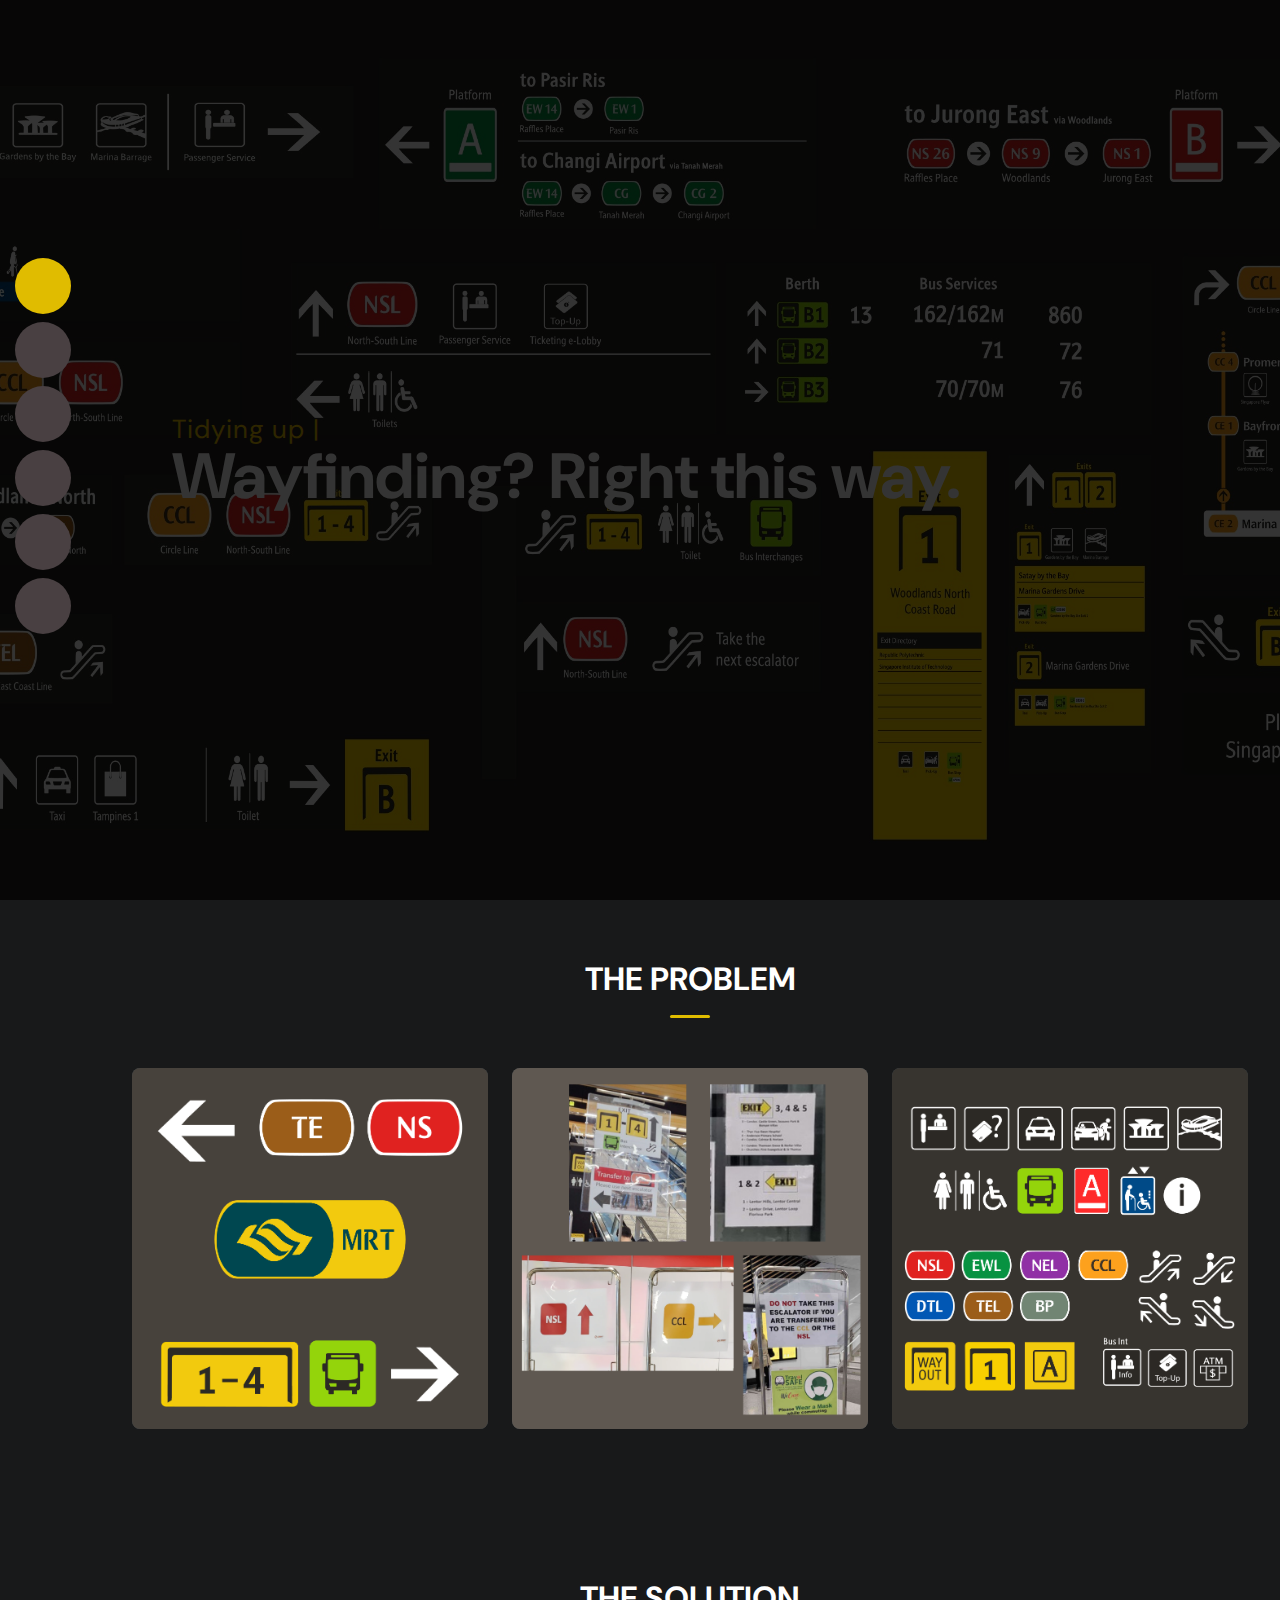
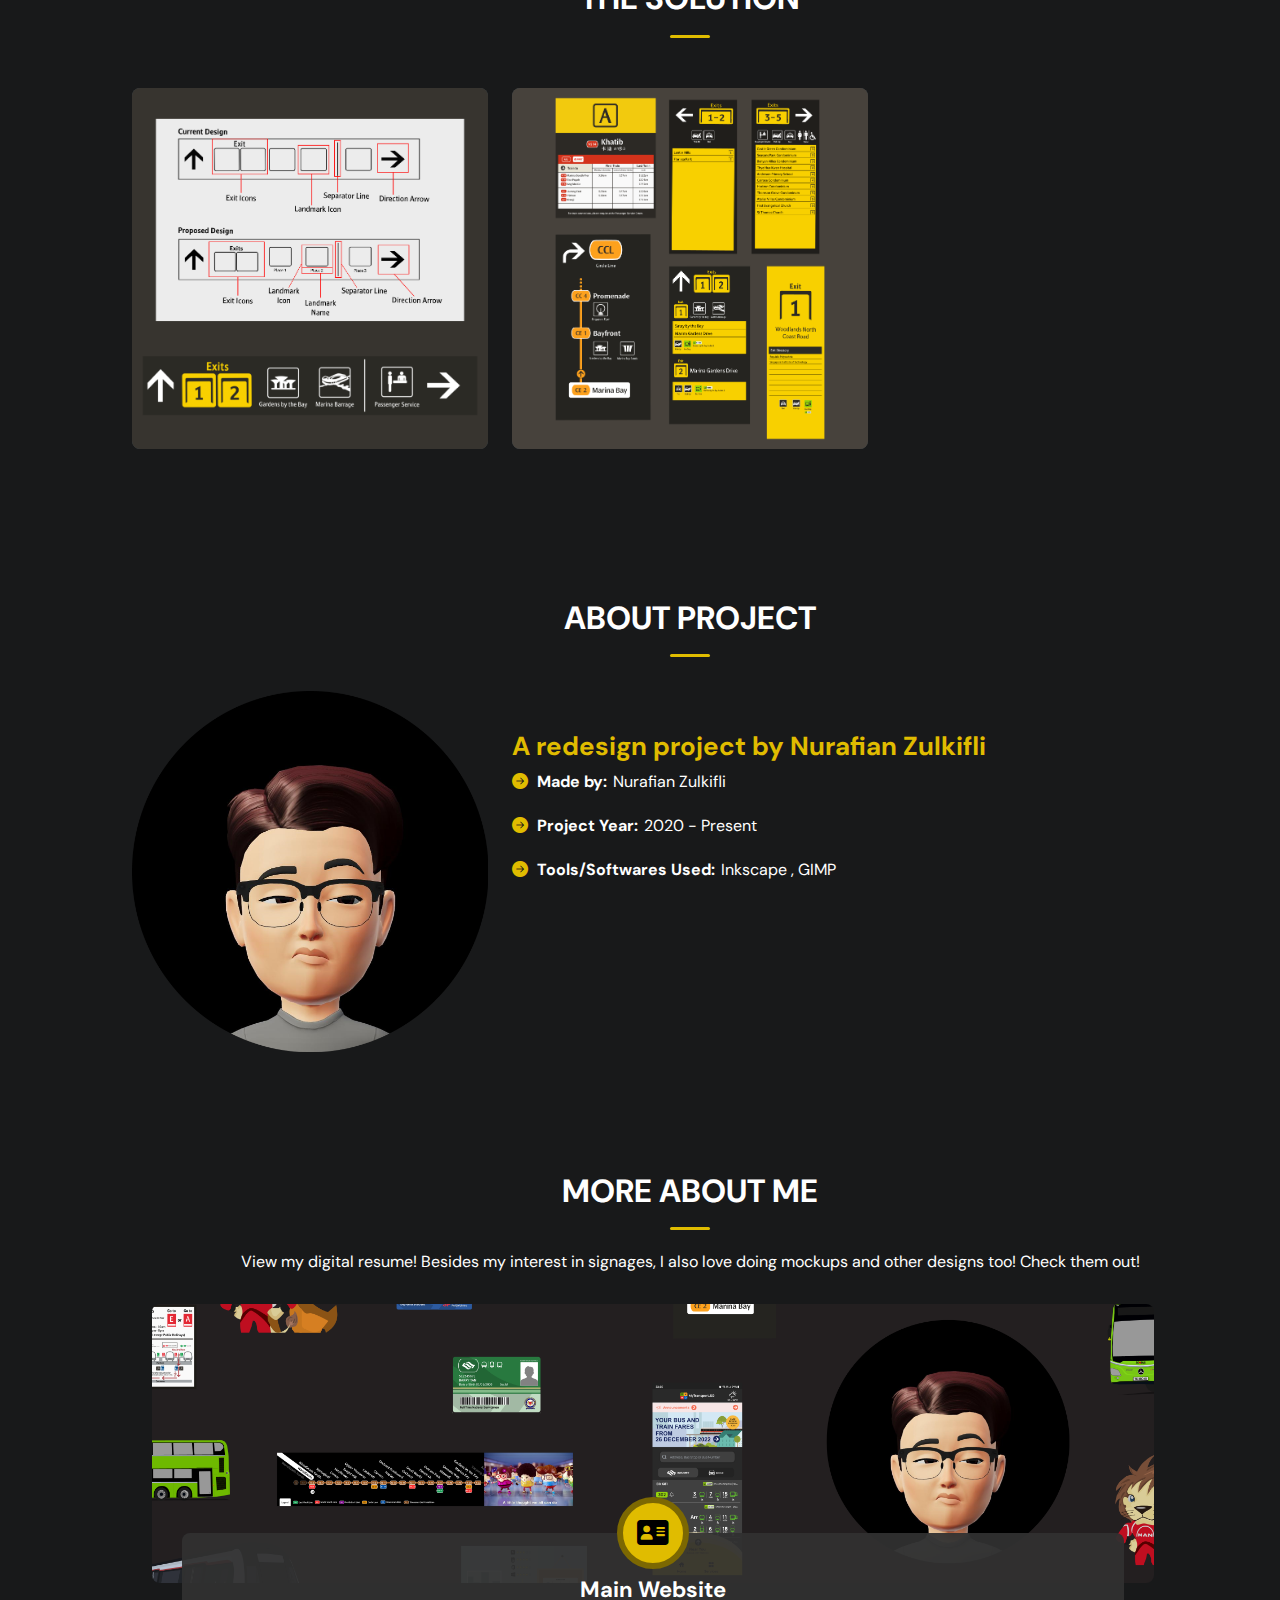
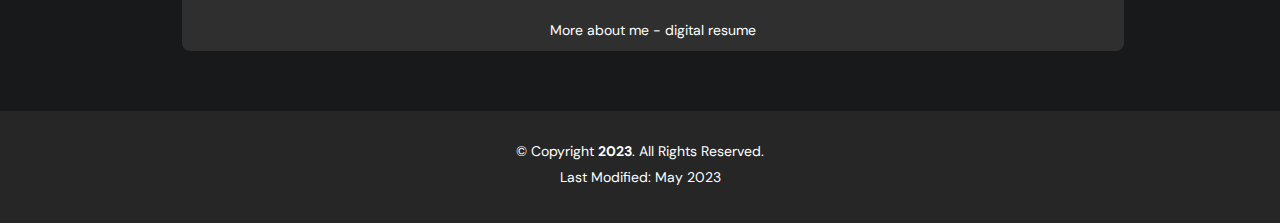
==== commit e0b7856e: "2023-05 Feature Update to Version 2305" ====
--- a/index.html
+++ b/index.html
@@ -14,937 +14,197 @@
   <link href="assets/img/apple-touch-icon.png" rel="apple-touch-icon">
 
   <!-- Google Fonts -->
-  <link rel="preconnect" href="https://fonts.googleapis.com">
   <link rel="preconnect" href="https://fonts.gstatic.com" crossorigin>
-  <link rel="preconnect" href="https://fonts.googleapis.com">
-  <link rel="preconnect" href="https://fonts.gstatic.com" crossorigin>
-  <link href="https://fonts.googleapis.com/css2?family=Alata&display=swap" rel="stylesheet">
+  <link href="https://fonts.googleapis.com/css2?family=DM+Sans&display=swap" rel="stylesheet">
   <link href="https://cdnjs.cloudflare.com/ajax/libs/font-awesome/6.1.1/css/all.min.css" rel="stylesheet">
 
-
   <!-- Vendor CSS Files -->
+  <link href="assets/vendor/aos/aos.css" rel="stylesheet">
   <link href="assets/vendor/bootstrap/css/bootstrap.min.css" rel="stylesheet">
   <link href="assets/vendor/bootstrap-icons/bootstrap-icons.css" rel="stylesheet">
-  <link href="assets/vendor/aos/aos.css" rel="stylesheet">
   <link href="assets/vendor/boxicons/css/boxicons.min.css" rel="stylesheet">
   <link href="assets/vendor/glightbox/css/glightbox.min.css" rel="stylesheet">
   <link href="assets/vendor/swiper/swiper-bundle.min.css" rel="stylesheet">
 
-  <!-- Variables CSS Files. Uncomment your preferred color scheme -->
-  <link href="assets/css/variables.css" rel="stylesheet">
-
   <!-- Template Main CSS File -->
-  <link href="assets/css/main.css" rel="stylesheet">
+  <link href="assets/css/style.css" rel="stylesheet">
 
 </head>
 
 <body>
 
-  <!-- =============================================================== Header =============================================================== -->
-  <header id="header" class="header fixed-top" data-scrollto-offset="0">
-    <div class="container-fluid d-flex align-items-center justify-content-between">
-
-      <a href="/" class="logo d-flex align-items-center scrollto me-auto me-lg-0">
-        <img src="assets/img/logo.png" alt="">
-      </a>
-
-      <nav id="navbar" class="navbar">
-        <ul>
-          <li><a href="#hero-animated" class="nav-link scrollto"><i class="bx bx-home"></i> <span>Home</span></a></li>
-          <li><a href="#problem" class="nav-link scrollto"><i class='bx bx-question-mark'></i><span>The
-                Problem</span></a></li>
-          <li><a href="#solution" class="nav-link scrollto"><i class='bx bx-bulb'></i><span>The
-                Solution</span></a></li>
-          <li><a href="#about" class="nav-link scrollto"><i class='bx bxs-info-circle'></i> <span>About
-                Project</span></a></li>
-          <li><a href="#connect" class="nav-link scrollto"><i class="bx bxs-group"></i> <span>Main Website</span></a>
-          </li>
-        </ul>
+  <!-- ======= Mobile nav toggle button ======= -->
+  <!-- <button type="button" class="mobile-nav-toggle d-xl-none"><i class="bi bi-list mobile-nav-toggle"></i></button> -->
+  <i class="bi bi-list mobile-nav-toggle d-lg-none"></i>
+  <!-- ======= Header ======= -->
+  <header id="header" class="d-flex flex-column justify-content-center">
+
+    <nav id="navbar" class="navbar nav-menu">
+      <ul>
+        <li><a href="#hero" class="nav-link scrollto active"><i class="bx bx-home"></i> <span>Home</span></a></li>
+        <li><a href="#problem" class="nav-link scrollto"><i class='bx bx-question-mark'></i> <span>The
+              Problem</span></a></li>
+        <li><a href="#solution" class="nav-link scrollto"><i class='bx bx-bulb'></i><span>The Solution</span></a>
         </li>
-        </ul>
-        <i class="bi bi-list mobile-nav-toggle d-none"></i>
-      </nav><!-- .navbar -->
-
+        <li><a href="#about" class="nav-link scrollto"><i class='bx bxs-info-circle'></i><span>About</span></a></li>
+        <li><a href="#connect" class="nav-link scrollto"><i class="bx bxs-group"></i><span>Connect</span></a></li>
+        <li><a href="https://nurafianzulkifli.github.io/signages-nrfz/" class="nav-link scrollto"><i class='bx bx-arrow-back'></i>
+            <span>Return to Current Look</span></a></li>
+      </ul>
+    </nav><!-- .nav-menu -->
+
+  </header><!-- End Header -->
+
+  <!-- ======= Hero Section ======= -->
+  <section id="hero" class="d-flex flex-column justify-content-center">
+    <div class="container" data-aos="zoom-in" data-aos-delay="100">
+      <p><span class="typed" data-typed-items="Tidying up loose ends. A step at a time"></span></p>
+      <h1>Wayfinding? Right this way.</h1>
     </div>
-  </header><!-- End Header -->
-
-  <!-- ======= Hero Section ======= -->
-  <section id="hero-animated" class="hero-animated d-flex align-items-center">
-    <div class="overlay-hero"></div>
-    <div class="container d-flex flex-column justify-content-center align-items-center text-center position-relative"
-      data-aos="zoom-out">
-      <h2 class="hero-hello">Wayfinding? <br> Right this way.</h2>
-      <p class="hero-intro">Tidying up loose ends. A step at a time</p>
-      <div class="d-flex justify-content-center">
-        <a class="scrollto" href="../#problem"><img src="assets/img/chevron-nws.svg" class="img-fluid animated"></a>
-      </div>
-    </div>
-  </section>
+  </section><!-- End Hero -->
 
   <main id="main">
 
-
-    <!-- =============================================================== The Problem Section =============================================================== -->
-    <section id="problem" class="timelines">
-      <div class="container" data-aos="fade-up">
-        <div class="section-header">
+    <!-- ======= Portfolio Section ======= -->
+    <section id="problem" class="portfolio section-bg">
+      <div class="container" data-aos="fade-up">
+
+        <div class="section-title">
           <h2>The Problem</h2>
         </div>
 
-        <ul class="nav nav-tabs row gy-4 d-flex">
-
-          <li class="nav-item col">
-            <a class="nav-link active show" data-bs-toggle="tab" data-bs-target="#tab-1">
-              <i class="fas fa-info-circle no-hover"></i>
-              <h4 class="no-hover">Context</h4>
-            </a>
-          </li><!-- End Tab 1 Nav -->
-
-          <li class="nav-item col">
-            <a class="nav-link" data-bs-toggle="tab" data-bs-target="#tab-2">
-              <i class="fa-solid fa-eye no-hover"></i>
-              <h4 class="no-hover">Observations</h4>
-            </a>
-          </li><!-- End Tab 2 Nav -->
-
-          <li class="nav-item col">
-            <a class="nav-link" data-bs-toggle="tab" data-bs-target="#tab-3">
-              <i class="fa-solid fa-check no-hover"></i>
-              <h4 class="no-hover">Identify</h4>
-            </a>
-          </li><!-- End Tab 3 Nav -->
-
-        </ul>
-
-        <div class="tab-content">
-
-          <div class="tab-pane active show" id="tab-1">
-            <div class="row gy-4">
-              <div class="col-lg-8 order-2 order-lg-1" data-aos="fade-up" data-aos-delay="100">
-                <h3 class="summary-tit">Context</h3>
-                <p class="summary">
-                  The idea all started with the launch of the new Wayfinding system on the Thomson-East Coast Line
-                  stations. It spots a new design language, where the emphasis was mainly on iconographies, rather than
-                  pure texts. I for one, am a huge fan of this new design albeit it has a few minor flaws. <br><br>
-
-                  While the intention sounds good on paper, the execution turned out to be unfavourable (trust me, it's
-                  still not too late to patch up stuffs), as navigating
-                  through the Interchange station with these new system, were in fact, confusing commuters more. These
-                  became evident after the opening of TEL2, where the passenger traffic grew, and people began utilising
-                  the line.<br><br>
-                  <b>Head over to the Observations tab, where you'll see what the problem is all about.</b>
-                </p>
-              </div>
-              <div class="col-lg-4 order-1 order-lg-2 text-center portfolio-item filter-id" data-aos="fade-up"
-                data-aos-delay="200">
-                <a href="assets/img/prob-sol-img/nws.jpg" data-gallery="portfolio-gallery"
-                  class="glightbox preview-link"><img src="assets/img/prob-sol-img/nws.jpg" class="img-fluid-portfolio"
-                    alt=""></a>
-                <br><br>
-                <p class="contextImg-caption">Fig. 1: The New Wayfinding System - in the initial state before
-                  modifications
-                  <br><b>Photo Credits: <a
-                      href="https://eyeondesign.aiga.org/one-designers-quest-to-redesign-singapores-subway-signage/">
-                      Samuel Lim via AIGA - Eye On Design</a></b>
-                </p>
-              </div>
-            </div>
-          </div><!-- End Tab Content 1 -->
-
-          <div class="tab-pane" id="tab-2">
-
-            <div class="row">
-              <h3>Observations</h3>
-              <p class="summary">
-                It's paper signages galore!<br><br>
-
-                When entering a TEL station, you will definitely be greeted with a portable stand holding up an A4-size
-                paper, mentioning either the lines, or the exit directories. At Woodlands TEL, there are 3 sets of
-                escalators, one would bring you to the NSL, the middle ones would bring you to the Way Out, and the
-                third one, would bring you to Exits 5-7. Many commuters would mistakenly take the middle set of
-                escalators, where it only brings you to the Way Out, and not to NSL, because that is where the Faregates
-                are. Hence signages like these (Fig. 2) were placed. While useful, it looks very clunky.
-
-                <br><br>The worst one was seen at Marina Bay, where
-                the portable signages, showing the NSL/CCL direction (Fig. 4). The same info can be found just by
-                looking up, where the permanent signs were!
-                Why were the portable signs necessary then?
-
-                <br><br>
-                <b>Head over to the Identify tab, where I'll try to identify and dissect what went wrong.</b>
-              </p>
-
-              <div class="col-md-4 portfolio-item filter-id">
-                <a href="assets/img/prob-sol-img/wdl-1.jpg" data-gallery="portfolio-gallery"
-                  class="glightbox preview-link"><img src="assets/img/prob-sol-img/wdl-1.jpg"
-                    class="img-fluid-portfolio" alt=""></a>
-                <br><br>
-                <p class="contextImg-caption text-center">Fig. 2: Woodlands TEL's Portable Signs telling commuters to
-                  use
-                  the other set of escalators to NSL.
-
-                </p>
-              </div>
-
-              <div class="col-md-4 portfolio-item filter-id">
-                <a href="assets/img/prob-sol-img/lnt-1.jpg" data-gallery="portfolio-gallery"
-                  class="glightbox preview-link"><img src="assets/img/prob-sol-img/lnt-1.jpg"
-                    class="img-fluid-portfolio" alt=""></a>
-                <br><br>
-                <p class="contextImg-caption text-center">Fig. 3: Paper signs showing the Exit Directories
-
-                </p>
-              </div>
-
-              <div class="col-md-4 portfolio-item filter-id">
-                <a href="assets/img/prob-sol-img/mrb-1.jpg" data-gallery="portfolio-gallery"
-                  class="glightbox preview-link"><img src="assets/img/prob-sol-img/mrb-1.jpg"
-                    class="img-fluid-portfolio" alt=""></a>
-                <br><br>
-                <div class="portfolio-info">
-                  <p class="contextImg-caption text-center">Fig. 4: Marina Bay TEL's Portable Signs telling commuters to
-                    use
-                    the other set of escalators to NSL. This is the same problem as the ones in woodlands TEL.
-
-                  </p>
-                </div>
-              </div>
-
-              <div class="col-md-4 portfolio-item filter-id">
-                <a href="assets/img/prob-sol-img/mrb-2.jpg" data-gallery="portfolio-gallery"
-                  class="glightbox preview-link"><img src="assets/img/prob-sol-img/mrb-2.jpg"
-                    class="img-fluid-portfolio" alt=""></a>
-                <br><br>
-                <div class="portfolio-info">
-                  <p class="contextImg-caption text-center">Fig. 5: Marina Bay TEL's Portable Signs showing commuters
-                    the
-                    directions to NSL/CCL.
-
-                  </p>
-                </div>
-              </div>
-            </div>
-          </div><!-- End Tab Content 2 -->
-
-          <div class="tab-pane" id="tab-3">
-            <div class="row">
-              <div class="col-lg-12">
-                <h3>Identify</h3>
-                <p class="summary-norm">
-                  How can we improve it?<br><br>
-
-                  I understand that the whole intention of these new Wayfinding system is to make wayfinding, well,
-                  easier. But how much simpler can these signs go? <br><br> As quoted by the designer himself, he said:
-                </p>
-                <blockquote
-                  cite="https://www.lasalle.edu.sg/features/conversation-samuel-lim-redesigning-singapores-subway-signage">
-                  “It means that our redesign, in this instance, has failed, because people can’t even see the signage
-                  hanging up there above,” said Lim, who works at the Land Transport Authority (LTA), a government
-                  agency
-                  that oversees the signage system of Singapore’s Mass Rapid Transit (MRT) system.</blockquote>
-
-                <p class="summary">
-                  In my opinion, while it is true that it somehow failed, to salvage them is actually possible.
-                  Believe it or not, it just needed something. Yep, it's text. To dive in deeper, let's take a look at
-                  the different
-                  parts the new Wayfinding system did wrong.
-                </p>
-
-                <!--  -->
-                <h3 data-aos="fade-up" data-aos-delay="100">Part 1: Wayfinding Iconographies</h3><br>
-                <p class="summary">
-                  Let's take a look at Fig. 6. What do these icons mean to
-                  an average person, who may not understand what these were supposed to depict? In addition, would a
-                  tourist immediately know what is TEL, NEL etc? <br>
-                </p>
-                <div class="row">
-                  <div class="col-md-4 portfolio-item filter-id">
-                    <a href="assets/img/prob-sol-img/wf-icons.png" data-gallery="portfolio-gallery"
-                      class="glightbox preview-link"><img src="assets/img/prob-sol-img/wf-icons.png"
-                        class="img-fluid-portfolio" alt=""></a>
-                    <br><br>
-                    <div class="portfolio-info">
-                      <p class="contextImg-caption text-center">Fig. 6: A few examples of icons being used in the
-                        system.
-                        Recreated the real-life ones as accurate as possible
-
-                      </p>
-                    </div>
-                  </div>
-                </div>
-
-                <p class="summary">
-                  I applaud the small effort of text in the icons, later added on the signages for Bus Interchanges
-                  (mainly Woodlands ITH, and the new Tampines North Bus Int), but it is not enough.
-                </p>
-
-                <!--  -->
-                <h3>Part 2: Exit Directories</h3><br>
-                <p class="summary">
-                  I have arrived at my station. Where to, next? This is where the Exit Directories come in. However, the
-                  current
-                  implementation only has Exit Directories at the Concourse, while the ones at the Platforms only as the
-                  'Way out' icon.<br>
-                </p>
-
-                <div class="row">
-                  <div class="col-md-4 portfolio-item filter-id">
-                    <a href="assets/img/prob-sol-img/sign-2.jpg" data-gallery="portfolio-gallery"
-                      class="glightbox preview-link"><img src="assets/img/prob-sol-img/sign-2.jpg"
-                        class="img-fluid-portfolio" alt=""></a>
-                    <br><br>
-                    <div class="portfolio-info">
-                      <p class="contextImg-caption text-center">Fig. 7: Way Out icons at the Platform. The Exit
-                        Directories are only available at the Concourse level
-                        <br><b>Photo Credits: <a href="https://mothership.sg/2019/12/lta-new-map/">
-                            Mothership.sg</a></b>
-                      </p>
-                    </div>
-                  </div>
-                </div>
-
-                <p class="summary">
-                  Some of you may think, "Nah that is not necessary. Just get to the top and find out. Well, you'll be
-                  greeted with these at Upper Thomson MRT station (Fig. 8 and 9). Turns out you do need them huh?<br>
-                </p>
-
-                <div class="row">
-                  <div class="col-md-4 portfolio-item filter-id">
-                    <a href="assets/img/prob-sol-img/mfl-1.jpg" data-gallery="portfolio-gallery"
-                      class="glightbox preview-link"><img src="assets/img/prob-sol-img/mfl-1.jpg"
-                        class="img-fluid-portfolio" alt=""></a>
-                    <br><br>
-                    <div class="portfolio-info">
-                      <p class="contextImg-caption text-center">Fig. 8: Mayflower TEL's Portable Exit Directory (1)
-                        <br><b>Photo Credits: <i class="fa-brands fa-discord"></i>&nbsp;Adiel</b>
-                      </p>
-                    </div>
-                  </div>
-
-
-                  <div class="col-md-4 portfolio-item filter-id">
-                    <a href="assets/img/prob-sol-img/mfl-2.jpg" data-gallery="portfolio-gallery"
-                      class="glightbox preview-link"><img src="assets/img/prob-sol-img/mfl-2.jpg"
-                        class="img-fluid-portfolio" alt=""></a>
-                    <br><br>
-                    <div class="portfolio-info">
-                      <p class="contextImg-caption text-center">Fig. 9: Mayflower TEL's Portable Exit Directory (2)
-                        <br><b>Photo Credits: Discord User Adiel</b>
-                      </p>
-                    </div>
-                  </div>
-                </div>
-
-                <p class="summary">
-                  So why not solve these once and for all - Bring the Exit Directories to the Platforms too. But before
-                  doing that, the Exit Directory list itself needs some minor tweaking too. This is how the current Exit
-                  Directories look (Fig. 10). As seen here, the Exit Numbers are all not in order, as it is sorted
-                  according to the place's Alphabetical Order. <br><br>
-                  As a user myself, if I'm too lazy to use Google Maps, or when I forget to bring my Mobile Devices
-                  (sometimes it happens), I would refer to the Exit Directories. You can’t deny that using Google Maps
-                  would be faster and easier, because I won't even need to check the Directories as it quickly tells me
-                  which Exits to take (Fig. 11). <i>As you can also see, both the Exit Directory and Google Maps could
-                    not agree on
-                    which Exits to take, but that is a different story for another day. <br><br></i>
-
-                  But if you were to actually refer to the Exit Directories, the list is currently is very overwhelming
-                  to see - well, probably because it was arranged in alphabetical order. In my opinion, I would prefer
-                  the lists to be arranged in Exit Number/Letter order. <br><b>You can see how I'd envision it to be
-                    improved, in the Solutions section, below.
-                  </b>
-                </p>
-
-                <div class="row">
-                  <div class="col-md-4 portfolio-item filter-id">
-                    <a href="assets/img/prob-sol-img/1.png" data-gallery="portfolio-gallery"
-                      class="glightbox preview-link"><img src="assets/img/prob-sol-img/1.png"
-                        class="img-fluid-portfolio" alt=""></a>
-                    <br><br>
-                    <div class="portfolio-info">
-                      <p class="contextImg-caption text-center">Fig. 10: Current Exit Directory list
-                      </p>
-                    </div>
-                  </div>
-
-                  <div class="col-md-4 portfolio-item filter-id">
-                    <a href="assets/img/prob-sol-img/gmaps-1.jpg" data-gallery="portfolio-gallery"
-                      class="glightbox preview-link"><img src="assets/img/prob-sol-img/gmaps-1.jpg"
-                        class="img-fluid-portfolio" alt=""></a>
-                    <br><br>
-                    <div class="portfolio-info">
-                      <p class="contextImg-caption text-center">Fig. 11: Using Google Maps, they would normally tell you
-                        which Exits to take immediately. (Picture edited for privacy reasons) </b>
-                      </p>
-                    </div>
-                  </div>
-
-                </div>
-
-
-                <!--  -->
-                <h3 data-aos="fade-up" data-aos-delay="100">Part 3: Consistencies, as a whole</h3><br>
-                <p class="summary">
-                  Consistencies is a key to good design system. The current signage design is almost there, but some
-                  parts are not consistent. A most notalbe examples is the Exit Letters/Numbers. TEL uses Numbers (Exit
-                  1,2,3 etc), while the rest still uses Letters. Rales Place particularly, began the changeout to the
-                  new current signage design, but retained the Exit Letters. This may confuse some people, but I also
-                  understood why it was done. Change to numbers - may confuse existing people using the exits, retain
-                  the letters, while i minimises confusion, may lead to inconsistencies. In my opinion, they SHOULD
-                  change to numbers, and the LTA should also start consolidating exits to make it simpler. <br>
-                </p>
-                <div class="row">
-                  <div class="col-md-4 portfolio-item filter-id">
-                    <a href="assets/img/prob-sol-img/wf-icons2.png" data-gallery="portfolio-gallery"
-                      class="glightbox preview-link"><img src="assets/img/prob-sol-img/wf-icons2.png"
-                        class="img-fluid-portfolio" alt=""></a>
-                    <br><br>
-                    <div class="portfolio-info">
-                      <p class="contextImg-caption text-center">Fig. 12: A few examples of different icons being used in
-                        the system. Raffles Place uses a different set of icons (particularly, the Way Out and Exit
-                        Letter icon), which seems like a newer design.
-                        Recreated the real-life ones as accurate as possible
-
-                      </p>
-                    </div>
-                  </div>
-                </div>
-
-                <p class="summary"> Some stations, take Tampines, for example, uses the <a
-                    href="https://www.transportdesign.com/projects/singapore-connecting-a-city">
-                    slightly older signage design language</a></b>, along with the current signage design's fonts. One
-                  would think that they would've picked a new design language, and then apply it islandwide, but that
-                  does not seem to be the case.
-                </p>
-              </div>
-
-              <div class="row">
-                <div class="col-md-4 portfolio-item filter-id">
-                  <a href="assets/img/prob-sol-img/sam-tdc1.jpg" data-gallery="portfolio-gallery"
-                    class="glightbox preview-link"><img src="assets/img/prob-sol-img/sam-tdc1.jpg"
-                      class="img-fluid-portfolio" alt=""></a>
-                  <br><br>
-                  <div class="portfolio-info">
-                    <p class="contextImg-caption text-center">Fig. 13: New fonts, mix with old design? <br>
-                      <b>Photo Credits: <i class="fa-brands fa-discord"></i>&nbsp;Joofer</a></b>
-                    </p>
-                  </div>
-                </div>
-
-                <div class="col-md-4 portfolio-item filter-id">
-                  <a href="assets/img/prob-sol-img/sam-tdc2.jpg" data-gallery="portfolio-gallery"
-                    class="glightbox preview-link"><img src="assets/img/prob-sol-img/sam-tdc2.jpg"
-                      class="img-fluid-portfolio" alt=""></a>
-                  <br><br>
-                  <div class="portfolio-info">
-                    <p class="contextImg-caption text-center">Fig. 14: New fonts, mix with old design? <br>
-                      <b>Photo Credits: <i class="fa-brands fa-discord"></i>&nbsp;poopoo</a></b>
-                    </p>
-                  </div>
-                </div>
-
-                <div class="col-md-4 portfolio-item filter-id">
-                  <a href="assets/img/prob-sol-img/sam1.jpg" data-gallery="portfolio-gallery"
-                    class="glightbox preview-link"><img src="assets/img/prob-sol-img/sam1.jpg"
-                      class="img-fluid-portfolio" alt=""></a>
-                  <br><br>
-                  <div class="portfolio-info">
-                    <p class="contextImg-caption text-center">Fig. 15: Entirely new design <br>
-                      <b>Photo Credits: <a
-                          href="https://www.instagram.com/p/CevPzR_pt8z/?utm_source=ig_embed&ig_rid=3777a39e-1425-415d-9963-ccd278406cee">
-                          Instagram user mtsginfo</a></b>
-                    </p>
-                  </div>
-                </div>
-
-
-
-              </div>
-            </div><!-- End Tab Content 3 -->
-          </div>
-
-        </div>
-
-      </div>
-    </section>
-
-    <!-- =============================================================== The Solution Section =============================================================== -->
-    <section id="solution" class="timelines">
-      <div class="container" data-aos="fade-up">
-        <div class="section-header">
+        <div class="row portfolio-container" data-aos="fade-up" data-aos-delay="200">
+
+          <div class="col-lg-4 col-md-6 portfolio-item">
+            <div class="portfolio-wrap">
+              <img src="assets/img/the-problem/conM.png" class="img-fluid" alt="">
+              <div class="portfolio-info">
+                <h4>Context</h4>
+                <div class="portfolio-links">
+                  <a href="the-problem/context.html" class="portfolio-details-lightbox" data-glightbox="type: external"
+                    title="Work Details"><i class='bx bxs-info-circle'></i></a>
+                </div>
+              </div>
+            </div>
+          </div>
+
+          <div class="col-lg-4 col-md-6 portfolio-item">
+            <div class="portfolio-wrap">
+              <img src="assets/img/the-problem/obsvM.png" class="img-fluid" alt="">
+              <div class="portfolio-info">
+                <h4>Observations</h4>
+                <div class="portfolio-links">
+                  <a href="the-problem/observations.html" class="portfolio-details-lightbox"
+                    data-glightbox="type: external" title="Work Details"><i class="fa-solid fa-eye no-hover"></i></a>
+                </div>
+              </div>
+            </div>
+          </div>
+
+          <div class="col-lg-4 col-md-6 portfolio-item">
+            <div class="portfolio-wrap">
+              <img src="assets/img/the-problem/idenM.png" class="img-fluid" alt="">
+              <div class="portfolio-info">
+                <h4>Identify</h4>
+                <div class="portfolio-links">
+                  <a href="the-problem/identify.html" class="portfolio-details-lightbox" data-glightbox="type: external"
+                    title="Work Details"><i class="fa-solid fa-circle-check"></i></a>
+                </div>
+              </div>
+            </div>
+          </div>
+
+        </div>
+
+      </div>
+    </section><!-- End Portfolio Section -->
+
+    <!-- ======= Portfolio Section ======= -->
+    <section id="solution" class="portfolio section-bg">
+      <div class="container" data-aos="fade-up">
+
+        <div class="section-title">
           <h2>The Solution</h2>
         </div>
 
-        <ul class="nav nav-tabs row gy-4 d-flex">
-
-          <li class="nav-item col">
-            <a class="nav-link active show" data-bs-toggle="tab" data-bs-target="#tab-1a">
-              <i class="fas fa-info-circle no-hover"></i>
-              <h4 class="no-hover">Design & Development</h4>
-            </a>
-          </li><!-- End Tab 1 Nav -->
-
-          <li class="nav-item col">
-            <a class="nav-link" data-bs-toggle="tab" data-bs-target="#tab-2a">
-              <i class="fas fa-eye no-hover"></i>
-              <h4 class="no-hover">Virtual Prototypes</h4>
-            </a>
-          </li><!-- End Tab 2 Nav -->
-        </ul>
-
-        <div class="tab-content">
-
-          <!-- Design & Development -->
-          <div class="tab-pane active show" id="tab-1a">
-            <div class="row">
-
-              <!-- Start of Content 1 -->
-              <h3 data-aos="fade-up" data-aos-delay="100">Part 1: Wayfinding Iconographies</h3><br><br><br>
-              <div class="col-lg-8 order-2 order-lg-1" data-aos="fade-up" data-aos-delay="100">
-                <p class="summary">
-                  Now this is the fun part. How do I improve the designs, based on my point of view?<br><br>
-                  The quote, <a href="https://youtu.be/sA2jQ0_UazU?t=60">"it's really not that bad, it just needs a
-                    little shaping"</a>, applies to the existing Wayfinding Systems as well. Adding
-                  small texts below the big icons would help in clarity too. For example, I wanted to go to Marina
-                  Barrage. Now, if this is your first
-                  time at Gardens By the Bay, you will be greeted with this (See Fig. 16). It would help a lot if
-                  below the icons, it tells you what those icons mean. <br><br> In this case, the icons you see here was
-                  the Gardens
-                  By The Bay, followed by Marina Barrage, and the Passenger Service Office, respectively.
-                </p>
-              </div>
-
-              <div class="col-md-4 order-1 order-lg-2 text-center portfolio-item filter-id" data-aos="fade-up"
-                data-aos-delay="100">
-                <a href="assets/img/prob-sol-img/mrbr.png" data-gallery="portfolio-gallery"
-                  class="glightbox preview-link"><img src="assets/img/prob-sol-img/mrbr.png" class="img-fluid-portfolio"
-                    alt=""></a>
-                <br><br>
-                <p class="contextImg-caption text-center">Fig. 16: Gardens By The Bay Concourse Signage
-
-                </p>
-              </div>
-            </div>
-
-
-            <div class="row">
-              <p class="summary" data-aos="fade-up" data-aos-delay="100">
-                Let's get back on the drawing board. Fig. 17 shows the icon sets, now with added labels. Fig. 18 shows
-                the idea, in Wireframe form. In Fig. 19, it shows
-                the comparison of how the current signage is like with the additions of texts. Fig. 20 is an example of
-                how the same proposed idea would be, retrofitted on the older signs.
-              </p>
-
-              <div class="col-md-4 portfolio-item filter-id" data-aos="fade-up" data-aos-delay="100">
-                <a href="assets/img/prob-sol-img/wf-icons3.png" data-gallery="portfolio-gallery"
-                  class="glightbox preview-link"><img src="assets/img/prob-sol-img/wf-icons3.png"
-                    class="img-fluid-portfolio" alt=""></a>
-                <br><br>
-                <p class="contextImg-caption text-center">Fig. 17: Labelled icons for easier understanding. Emphasis
-                  still is on the icons. The text acts as a placeholder
-
-                </p>
-              </div>
-
-              <div class="col-md-4 portfolio-item filter-id" data-aos="fade-up" data-aos-delay="100">
-                <a href="assets/img/prob-sol-img/nwsWF.png" data-gallery="portfolio-gallery"
-                  class="glightbox preview-link"><img src="assets/img/prob-sol-img/nwsWF.png"
-                    class="img-fluid-portfolio" alt=""></a>
-                <br><br>
-                <p class="contextImg-caption text-center">Fig. 18: Signage Wireframe (Low-Fi)
-
-                </p>
-              </div>
-
-              <div class="col-md-4 portfolio-item filter-id" data-aos="fade-up" data-aos-delay="100">
-                <a href="assets/img/prob-sol-img/wf1.gif" data-gallery="portfolio-gallery"
-                  class="glightbox preview-link"><img src="assets/img/prob-sol-img/wf1.gif" class="img-fluid-portfolio"
-                    alt=""></a>
-                <br><br>
-                <p class="contextImg-caption text-center">Fig. 19: Comparison between the current design, and my
-                  proposed
-                  design.
-
-                </p>
-              </div>
-
-              <div class="col-md-4 portfolio-item filter-id" data-aos="fade-up" data-aos-delay="100">
-                <a href="assets/img/prob-sol-img/wf2.png" data-gallery="portfolio-gallery"
-                  class="glightbox preview-link"><img src="assets/img/prob-sol-img/wf2.png" class="img-fluid-portfolio"
-                    alt=""></a>
-                <br><br>
-                <div class="portfolio-info">
-                  <p class="contextImg-caption text-center">Fig. 20: Proposed design, on the older signage boards
-
-                  </p>
-                </div>
-              </div>
-
-
-              <!-- Start of Content 2 -->
-              <h3 data-aos="fade-up" data-aos-delay="100">Part 2: Exit Directories</h3><br><br><br>
-              <div class="col-lg-8 order-2 order-lg-1" data-aos="fade-up" data-aos-delay="100">
-                <p class="summary">
-                  I have arrived at my station. Where to, next? This is where the Exit Directories come in. The current
-                  implementation only has Exit Directories at the Concourse, while the ones at the Platforms only as the
-                  'Way out' icon.
-                </p>
-              </div>
-
-              <div class="col-md-4 order-1 order-lg-2 text-center portfolio-item filter-id" data-aos="fade-up"
-                data-aos-delay="100">
-                <a href="assets/img/prob-sol-img/exit-d-tel.jpeg" data-gallery="portfolio-gallery"
-                  class="glightbox preview-link"><img src="assets/img/prob-sol-img/exit-d-tel.jpeg"
-                    class="img-fluid-portfolio" alt=""></a>
-                <br><br>
-                <p class="contextImg-caption text-center">Fig. 21: An Exit Directory and Locality Map, found on TEL
-                  stations
-                  <br><b>Photo Credits: <a
-                    href="https://mothership.sg/2020/01/thomson-east-coast-line-stage-1-free-travel/">
-                    Joshua Lee via Mothership.sg</a></b>
-                  
-                </p>
-              </div>
-            </div>
-
-
-            <div class="row">
-              <p class="summary" data-aos="fade-up" data-aos-delay="100">
-                The Exit Directories' design is nice and neat, but the only gripes I had were the Exit Numbers being on
-                the right, and it being jumbled up, as the list of landmarks were arranged alphabetically. So I decided,
-                why not arranged it according to Exit Numbers and alphabetically? Best of both worlds.
-              </p>
-
-              <div class="col-md-4 portfolio-item filter-id" data-aos="fade-up" data-aos-delay="100">
-                <a href="assets/img/prob-sol-img/nwsWF2.png" data-gallery="portfolio-gallery"
-                  class="glightbox preview-link"><img src="assets/img/prob-sol-img/nwsWF2.png"
-                    class="img-fluid-portfolio" alt=""></a>
-                <br><br>
-                <p class="contextImg-caption text-center">Fig. 22: Exit Directory Wireframe (Low-Fi)
-
-                </p>
-              </div>
-
-              <div class="col-md-4 portfolio-item filter-id" data-aos="fade-up" data-aos-delay="100">
-                <a href="assets/img/prob-sol-img/wf3.png" data-gallery="portfolio-gallery"
-                  class="glightbox preview-link"><img src="assets/img/prob-sol-img/wf3a.png" class="img-fluid-portfolio"
-                    alt=""></a>
-                <br><br>
-                <p class="contextImg-caption text-center">Fig. 23: Comparison between the current design, and my
-                  proposed
-                  design.<br> (Left - Proposed Design, Right - Current)
-
-                </p>
-              </div>
-
-
-              <!--  -->
-              <p class="summary" data-aos="fade-up" data-aos-delay="100">
-                There is no need for 'Part 3: Consistencies, as a whole' section. Once we're able to iron out and fine
-                tune the
-                new system, it should, be able to be applied consistently. <br><br>
-
-                <b>Head over to the Virtual Prototypes tab, where I'll try to implement the new designs, along with my
-                  fine-tuned proposed design, to the existing signages.</b>
-              </p>
-
-
-
-
-            </div>
-          </div><!-- End Tab Content 1 -->
-
-
-
-
-
-          <!-- Virtual Prototypes -->
-          <div class="tab-pane" id="tab-2a">
-            <div class="row">
-              <h3>Part 1: Wayfinding Iconographies</h3><br><br><br>
-
-              <div class="row">
-
-                <!--  -->
-                <div class="col-md-4 order-2 order-lg-1 text-center portfolio-item filter-id">
-                  <a href="assets/img/prob-sol-img/proto1.png" data-gallery="portfolio-gallery"
-                    class="glightbox preview-link"><img src="assets/img/prob-sol-img/proto1.png"
-                      class="img-fluid-portfolio" alt=""></a>
-                  <br><br>
-                  <p class="contextImg-caption text-center">Fig. 24a: Reworked signages for Woodlands TEL, middle set of
-                    escalators
-                  </p>
-                  </p>
-                </div>
-
-                <div class="col-md-4 order-2 order-lg-1 text-center portfolio-item filter-id">
-                  <a href="assets/img/prob-sol-img/proto10.png" data-gallery="portfolio-gallery"
-                    class="glightbox preview-link"><img src="assets/img/prob-sol-img/proto10.png"
-                      class="img-fluid-portfolio" alt=""></a>
-                  <br><br>
-                  <p class="contextImg-caption text-center">Fig. 24b: Reworked signages for Marina Bay TEL, middle set of
-                    escalators, which leads straiht to TEL's Concourse
-                  </p>
-                  </p>
-                </div>
-
-                  <p class="summary">
-                    Instead of showing just the Way Out icon (which is
-                    pretty obvious), show where Exits the set of escalators would lead you to.
-                  </p>
-              </div>
-
-              <!--  -->
-              <div class="col-md-4 order-2 order-lg-1 text-center portfolio-item filter-id">
-                <a href="assets/img/prob-sol-img/proto2.png" data-gallery="portfolio-gallery"
-                  class="glightbox preview-link"><img src="assets/img/prob-sol-img/proto2.png"
-                    class="img-fluid-portfolio" alt=""></a>
-                <br><br>
-                <p class="contextImg-caption text-center">Fig. 25: Reworked signages for existing signages - Dhoby Ghaut
-                  CCL station
-                </p>
-                </p>
-              </div>
-
-              <div class="col-lg-8 order-2 order-lg-1" data-aos="fade-up" data-aos-delay="100">
-                <p class="summary">
-                  The proposed design works for older signages too. As
-                  older signages are more wordy and contained many details, I do not want to simply eliminate those
-                  away. Hence, I decided to balance between being simple, while remaining informative - with Icons still
-                  being the
-                  focal point of the signs. <br><br> The exit names, which used to occupy the existing signage, has been
-                  decoupled and separated below the empty spaces. The current implementation lacks these. Just showing
-                  the Way Out icon alone isn't enough.
-                </p>
-              </div>
-
-              <!--  -->
-              <div class="col-md-4 order-2 order-lg-1 text-center portfolio-item filter-id">
-                <a href="assets/img/prob-sol-img/proto3.png" data-gallery="portfolio-gallery"
-                  class="glightbox preview-link"><img src="assets/img/prob-sol-img/proto3.png"
-                    class="img-fluid-portfolio" alt=""></a>
-                <br><br>
-                <p class="contextImg-caption text-center">Fig. 26: Reworked signages for existing Bus Interchange
-                  signages
-                  - Yio Chu Kang Bus Interchange.
-                  <br><b>Photo Credits: <a href="https://landtransportguru.net/yio-chu-kang-bus-interchange/">
-                      landtransportguru.net</a></b>
-                </p>
-              </div>
-
-              <div class="col-lg-8 order-2 order-lg-1" data-aos="fade-up" data-aos-delay="100">
-                <p class="summary">
-                  Yes Bus Interchanges, you're not forgotten! The proposed design works for bus interchanges as well.
-                  The same Design Language has been brought over to ensure consistency.
-              </div>
-
-
-            </div>
-
-
-
-            <h3>Part 2: Exit Directories</h3><br>
-
-            <div class="row">
-              <!--  -->
-              <div class="col-md-4 order-2 order-lg-1 text-center portfolio-item filter-id">
-                <a href="assets/img/prob-sol-img/proto4.png" data-gallery="portfolio-gallery"
-                  class="glightbox preview-link"><img src="assets/img/prob-sol-img/proto4.png"
-                    class="img-fluid-portfolio" alt=""></a>
-                <br><br>
-                <p class="contextImg-caption text-center">Fig. 27: Exit Directory integrated to the Exit sign
-                  <br><b>Photo Credits: <a href="https://www.facebook.com/groups/sgtrainsbuzz/posts/8800748059950227/">
-                    <i class="fa-brands fa-facebook"></i>&nbsp;脇杰倫 via Latest Buzz!!! - SGTrains (Private Group)</a></b>
-                </p>
-              </div>
-
-              <div class="col-lg-8 order-2 order-lg-1" data-aos="fade-up" data-aos-delay="100">
-                <p class="summary">
-                  Often, I find that that the Exit label is too plain. I thought, won't it be good to integrate the Exit
-                  Directory to the Exit labels as well. So basically, "Proceed to Exit 1 for Place A, B etc"
-              </div>
-
-              <!--  -->
-              <div class="col-md-4 order-2 order-lg-1 text-center portfolio-item filter-id">
-                <a href="assets/img/prob-sol-img/proto7.png" data-gallery="portfolio-gallery"
-                  class="glightbox preview-link"><img src="assets/img/prob-sol-img/proto7.png"
-                    class="img-fluid-portfolio" alt=""></a>
-                <br><br>
-                <p class="contextImg-caption text-center">Fig. 28: Exit Directory on Platforms as well
-                </p>
-              </div>
-
-              <div class="col-lg-8 order-2 order-lg-1" data-aos="fade-up" data-aos-delay="100">
-                <p class="summary">
-                  To combat the problems in Fig. 8 and 9, I decided to put the Exit Directories on the Platform as well
-                  (where the MRT Map/Locality Map is placed). Users can immediately locate their exits, and the places
-                  they want to go, right at the platform. Upon tapping out, they would've known where to go already.
-              </div>
-
-
-            </div>
-
-
-            <h3>Part 3: Consistencies, as a whole</h3><br>
-
-            <div class="row">
-              <!--  -->
-              <div class="col-md-4 order-2 order-lg-1 text-center portfolio-item filter-id">
-                <a href="assets/img/prob-sol-img/proto5.png" data-gallery="portfolio-gallery"
-                  class="glightbox preview-link"><img src="assets/img/prob-sol-img/proto5.png"
-                    class="img-fluid-portfolio" alt=""></a>
-                <br><br>
-                <p class="contextImg-caption text-center">Fig. 29: Exit Directory integrated to the Exit sign
-                  <br><b>Photo Credits: <i class="fa-brands fa-discord"></i>&nbsp;poopoo</b>
-                </p>
-              </div>
-
-              <div class="col-lg-8 order-2 order-lg-1" data-aos="fade-up" data-aos-delay="100">
-                <p class="summary">
-                  This one is self-explanatory. Some stations like Bukit Gombak, Bedok, Raffles Place etc have switched
-                  to this new design. Why not, replace them with this new design
-                  as well? We have a new design, use it.
-              </div>
-
-              <!--  -->
-              <div class="col-md-4 order-2 order-lg-1 text-center portfolio-item filter-id">
-                <a href="assets/img/prob-sol-img/proto6.png" data-gallery="portfolio-gallery"
-                  class="glightbox preview-link"><img src="assets/img/prob-sol-img/proto6.png"
-                    class="img-fluid-portfolio" alt=""></a>
-                <br><br>
-                <p class="contextImg-caption text-center">Fig. 30: Reworked signages for existing signages - Tampines
-                  EWL Station <br>
-                  <b>Photo Credits: <i class="fa-brands fa-discord"></i>&nbsp;Joofer</a></b>
-                </p>
-                </p>
-              </div>
-
-              <div class="col-lg-8 order-2 order-lg-1" data-aos="fade-up" data-aos-delay="100">
-                <p class="summary">
-                  Similiar to Fig. 25, the proposed design can be used for older signages too. However, one might notice
-                  that the Landmark names are gone in my proposed design. That is because, my proposed idea was the
-                  inclusion of Exit Directories at both the Concourse and the Platforms as well. Hence, by the time the
-                  user taps out from the station, they would've already knew which exits to take.
-                  <br><br> <i>Exit Letters have been replaced with Exit Numbers, for standardization. </i>
-                </p>
-              </div>
-
-              <!--  -->
-              <div class="col-md-4 order-2 order-lg-1 text-center portfolio-item filter-id">
-                <a href="assets/img/prob-sol-img/proto8.png" data-gallery="portfolio-gallery"
-                  class="glightbox preview-link"><img src="assets/img/prob-sol-img/proto8.png"
-                    class="img-fluid-portfolio" alt=""></a>
-                <br><br>
-                <p class="contextImg-caption text-center">Fig. 31: Reworked signages for existing signages - Bishan NSL
-                  Station <br>
-                  <b>Photo Credits: <i class="fa-solid fa-user"></i>&nbsp; Shahirwan Nur</a></b>
-                </p>
-                </p>
-              </div>
-
-              <div class="col-lg-8 order-2 order-lg-1" data-aos="fade-up" data-aos-delay="100">
-                <p class="summary">
-                  Same as the rest, but this time I tried applying my design at Bishan NSL, where it's using the older
-                  signage design
-                  <br><br> <i>Not gonna lie, this one's a bit tricky.</i>
-                </p>
-              </div>
-
-              <!--  -->
-              <div class="col-md-4 order-2 order-lg-1 text-center portfolio-item filter-id">
-                <a href="assets/img/prob-sol-img/proto9.png" data-gallery="portfolio-gallery"
-                  class="glightbox preview-link"><img src="assets/img/prob-sol-img/proto9.png"
-                    class="img-fluid-portfolio" alt=""></a>
-                <br><br>
-                <p class="contextImg-caption text-center">Fig. 32: Reworked signages for existing signages - Marina Bay
-                  CCL, showing the different landmarks for each CCL<i>e</i> stations <br>
-                  <b>Photo Credits: <i class="fa-brands fa-discord"></i>&nbsp;miyazawa </a></b>
-                </p>
-                </p>
-              </div>
-
-              <div class="col-lg-8 order-2 order-lg-1" data-aos="fade-up" data-aos-delay="100">
-                <p class="summary">
-                  Consistency is key, so let's upgrade existing signages to fit in with the latest design language, too.
-                  More signs like these should appear in <i>touristy</i> stations, like Bayfront, and Promenade.
-                </p>
-              </div>
-
-            </div>
-
-
-
-          </div><!-- End Tab Content 2 -->
-        </div>
-
-      </div>
-    </section>
-
+        <div class="row portfolio-container" data-aos="fade-up" data-aos-delay="200">
+
+          <div class="col-lg-4 col-md-6 portfolio-item">
+            <div class="portfolio-wrap">
+              <img src="assets/img/the-solution/desdevM.png" class="img-fluid" alt="">
+              <div class="portfolio-info">
+                <h4>Design & Development</h4>
+                <div class="portfolio-links">
+                  <a href="the-solution/des-dev.html" class="portfolio-details-lightbox" data-glightbox="type: external"
+                    title="Work Details"><i class='bx bxs-info-circle'></i></a>
+                </div>
+              </div>
+            </div>
+          </div>
+
+          <div class="col-lg-4 col-md-6 portfolio-item">
+            <div class="portfolio-wrap">
+              <img src="assets/img/the-solution/virtM.png" class="img-fluid" alt="">
+              <div class="portfolio-info">
+                <h4>Virtual Prototypes</h4>
+                <div class="portfolio-links">
+                  <a href="the-solution/virt-proto.html" class="portfolio-details-lightbox"
+                    data-glightbox="type: external" title="Work Details"> <i class="fa-solid fa-eye no-hover"></i></a>
+                </div>
+              </div>
+            </div>
+          </div>
+
+        </div>
+    </section><!-- End Portfolio Section -->
 
 
     <!-- ======= About Section ======= -->
     <section id="about" class="about">
       <div class="container" data-aos="fade-up">
 
-        <div class="section-header">
+        <div class="section-title">
           <h2>About Project</h2>
         </div>
 
-        <div class="row g-4 g-lg-5" data-aos="fade-up" data-aos-delay="200">
-
-          <div class="col-lg-5">
-            <div class="about-img">
-              <img src="assets/img/about.jpg" class="img-fluid-profile" alt="">
-            </div>
-          </div>
-
-          <div class="col-lg-7">
-            <!-- Tabs -->
-            <ul class="nav nav-pills mb-3">
-              <li><a class="nav-link active" data-bs-toggle="pill">Project Information</a></li>
-            </ul><!-- End Tabs -->
-
-            <!-- Tab Content -->
-            <div class="tab-content">
-
-              <div class="tab-pane fade show active" id="tab1">
-
-                <div class="d-flex align-items-center mt-4">
-                  <i class="bi bi-person-circle"></i>
-                  <h4>&nbsp;Made by: Nurafian Zulkifli</h4>
-                </div>
-
-                <div class="d-flex align-items-center mt-4">
-                  <i class="fa-regular fa-calendar"></i>
-                  <h4>&nbsp;2020 - Present</h4>
-                </div>
-
-                <div class="d-flex align-items-center mt-4">
-                  <i class="fa-solid fa-screwdriver-wrench"></i>
-                  <h4>&nbsp;Tools/Softwares Used: <a href="https://inkscape.org/">Inkscape </a>, <a
-                      href="https://www.gimp.org/">GIMP </a></h4>
-                </div>
-
-              </div><!-- End Tab 1 Content -->
-            </div>
-
-          </div>
-
-        </div>
-
-      </div>
-    </section>
+        <div class="row">
+          <div class="col-lg-4 pt-4-img">
+            <img src="assets/img/about.png" class="img-fluid about-img center-block" alt="">
+          </div>
+          <div class="col-lg-8 pt-4  content">
+            <h3>A redesign project by Nurafian Zulkifli</h3>
+            <div class="row">
+              <div class="col-lg-6">
+                <ul>
+                  <li><i class="bi-arrow-right-circle-fill"></i> <strong>Made by:</strong> <span>Nurafian
+                      Zulkifli</span>
+                  </li>
+                  <li><i class="bi-arrow-right-circle-fill"></i> <strong>Project Year:</strong> <span>2020 -
+                      Present</span></li>
+                  <li><i class="bi-arrow-right-circle-fill"></i> <strong>Tools/Softwares Used:</strong>
+                    <span>Inkscape , GIMP</span>
+                  </li>
+                </ul>
+              </div>
+            </div>
+          </div>
+        </div>
+
+      </div>
+    </section><!-- End About Section -->
+
 
     <!-- ======= Connect Section ======= -->
     <section id="connect" class="connect">
       <div class="container" data-aos="fade-up">
 
-        <div class="section-header">
+        <div class="section-title">
           <h2>More about me</h2>
           <p>View my digital resume! Besides my interest in signages, I also love doing mockups and other designs too!
             Check them out!</p>
         </div>
 
-        <div class="row">
+        <div class="row gy-5">
 
           <div class="col-lg-12" data-aos="zoom-in" data-aos-delay="300">
             <div class="service-item">
@@ -962,43 +222,38 @@
               </div>
             </div>
           </div><!-- End Service Item -->
+
         </div>
       </div>
     </section>
 
-  </main>
+  </main><!-- End #main -->
 
   <!-- ======= Footer ======= -->
-  <footer id="footer" class="footer">
-
-    <div class="footer-legal text-center">
-      <div
-        class="container d-flex flex-column flex-lg-row justify-content-center justify-content-lg-between align-items-center">
-
-        <div class="d-flex flex-column align-items-center align-items-lg-start">
-          <div class="copyright">
-            &copy; 2023 <strong><span>Copyright</span></strong>. All Rights Reserved.
-          </div>
-          <div class="credits">
-            Last Updated: February 2023
-          </div>
-        </div>
+  <footer id="footer">
+    <div class="container">
+      <div class="copyright">
+        &copy; Copyright <strong><span>2023</span></strong>. All Rights Reserved.
+      </div>
+      <div class="modified">
+        Last Modified: May 2023
       </div>
     </div>
-
   </footer><!-- End Footer -->
 
-  <!-- ======= Back to Top ======= -->
-  <a href="#" class="scroll-top d-flex align-items-center justify-content-center"><i
+  <div id="preloader"></div>
+  <a href="#" class="back-to-top d-flex align-items-center justify-content-center"><i
       class="bi bi-arrow-up-short"></i></a>
 
-
   <!-- Vendor JS Files -->
+  <script src="assets/vendor/purecounter/purecounter_vanilla.js"></script>
+  <script src="assets/vendor/aos/aos.js"></script>
   <script src="assets/vendor/bootstrap/js/bootstrap.bundle.min.js"></script>
-  <script src="assets/vendor/aos/aos.js"></script>
   <script src="assets/vendor/glightbox/js/glightbox.min.js"></script>
   <script src="assets/vendor/isotope-layout/isotope.pkgd.min.js"></script>
   <script src="assets/vendor/swiper/swiper-bundle.min.js"></script>
+  <script src="assets/vendor/typed.js/typed.min.js"></script>
+  <script src="assets/vendor/waypoints/noframework.waypoints.js"></script>
   <script src="assets/vendor/php-email-form/validate.js"></script>
 
   <!-- Template Main JS File -->
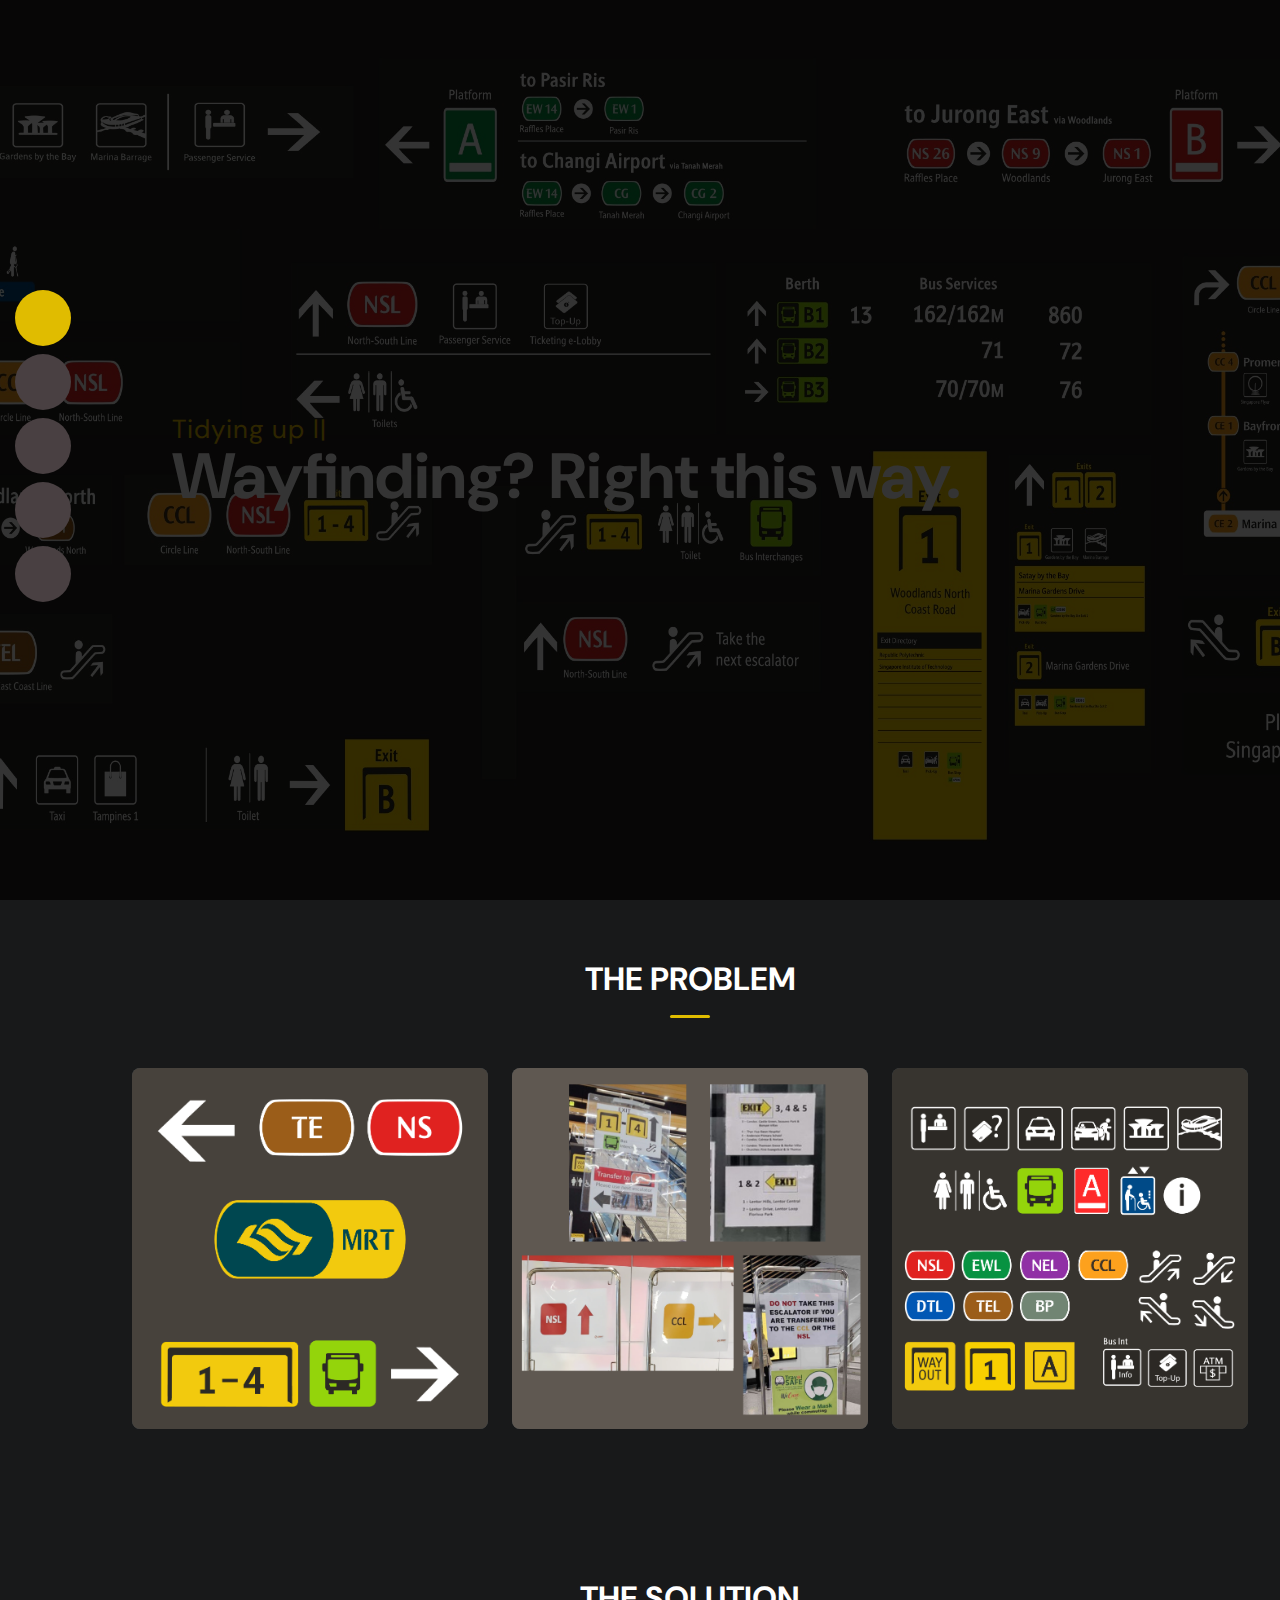
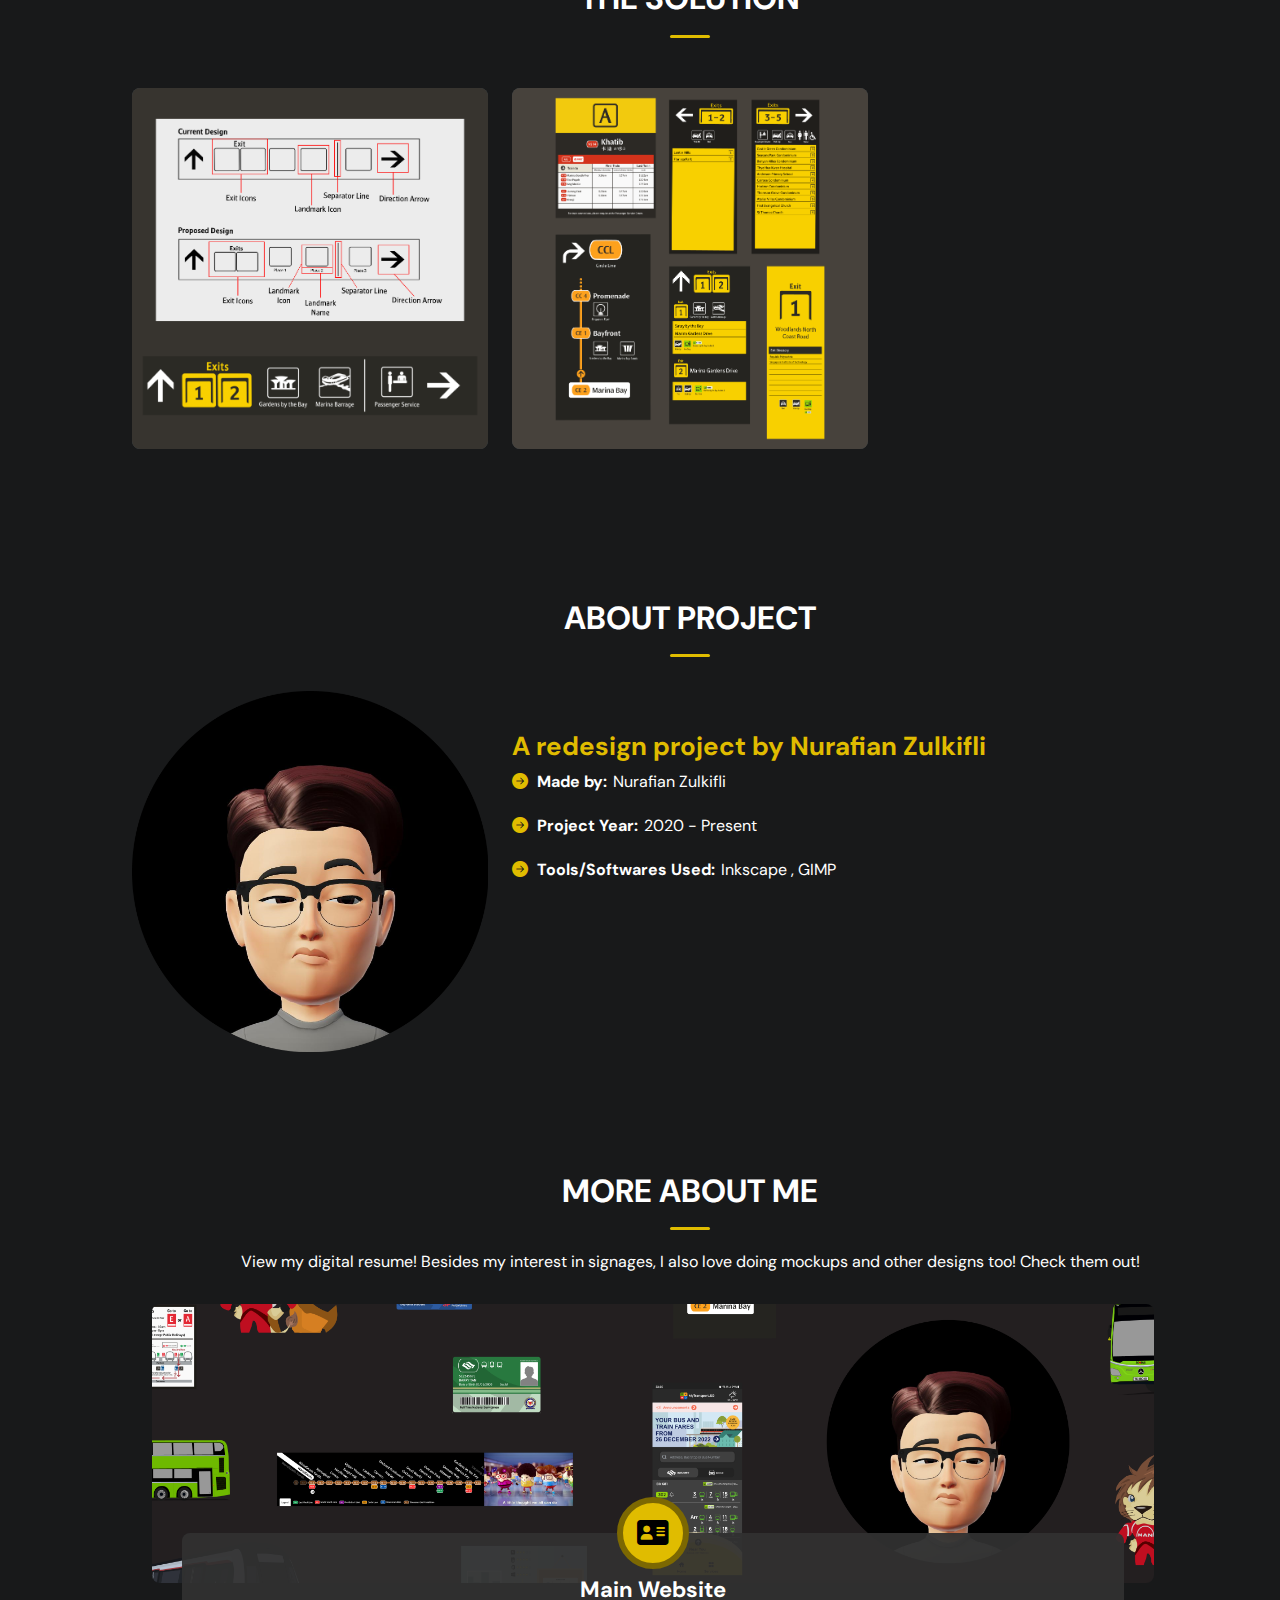
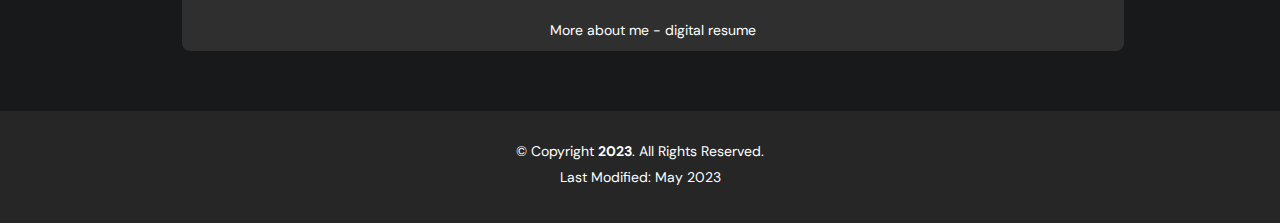
==== commit e4e334ee: "2023-05 Feature Update to Version 2305" ====
--- a/index.html
+++ b/index.html
@@ -48,8 +48,6 @@
         </li>
         <li><a href="#about" class="nav-link scrollto"><i class='bx bxs-info-circle'></i><span>About</span></a></li>
         <li><a href="#connect" class="nav-link scrollto"><i class="bx bxs-group"></i><span>Connect</span></a></li>
-        <li><a href="https://nurafianzulkifli.github.io/signages-nrfz/" class="nav-link scrollto"><i class='bx bx-arrow-back'></i>
-            <span>Return to Current Look</span></a></li>
       </ul>
     </nav><!-- .nav-menu -->
 
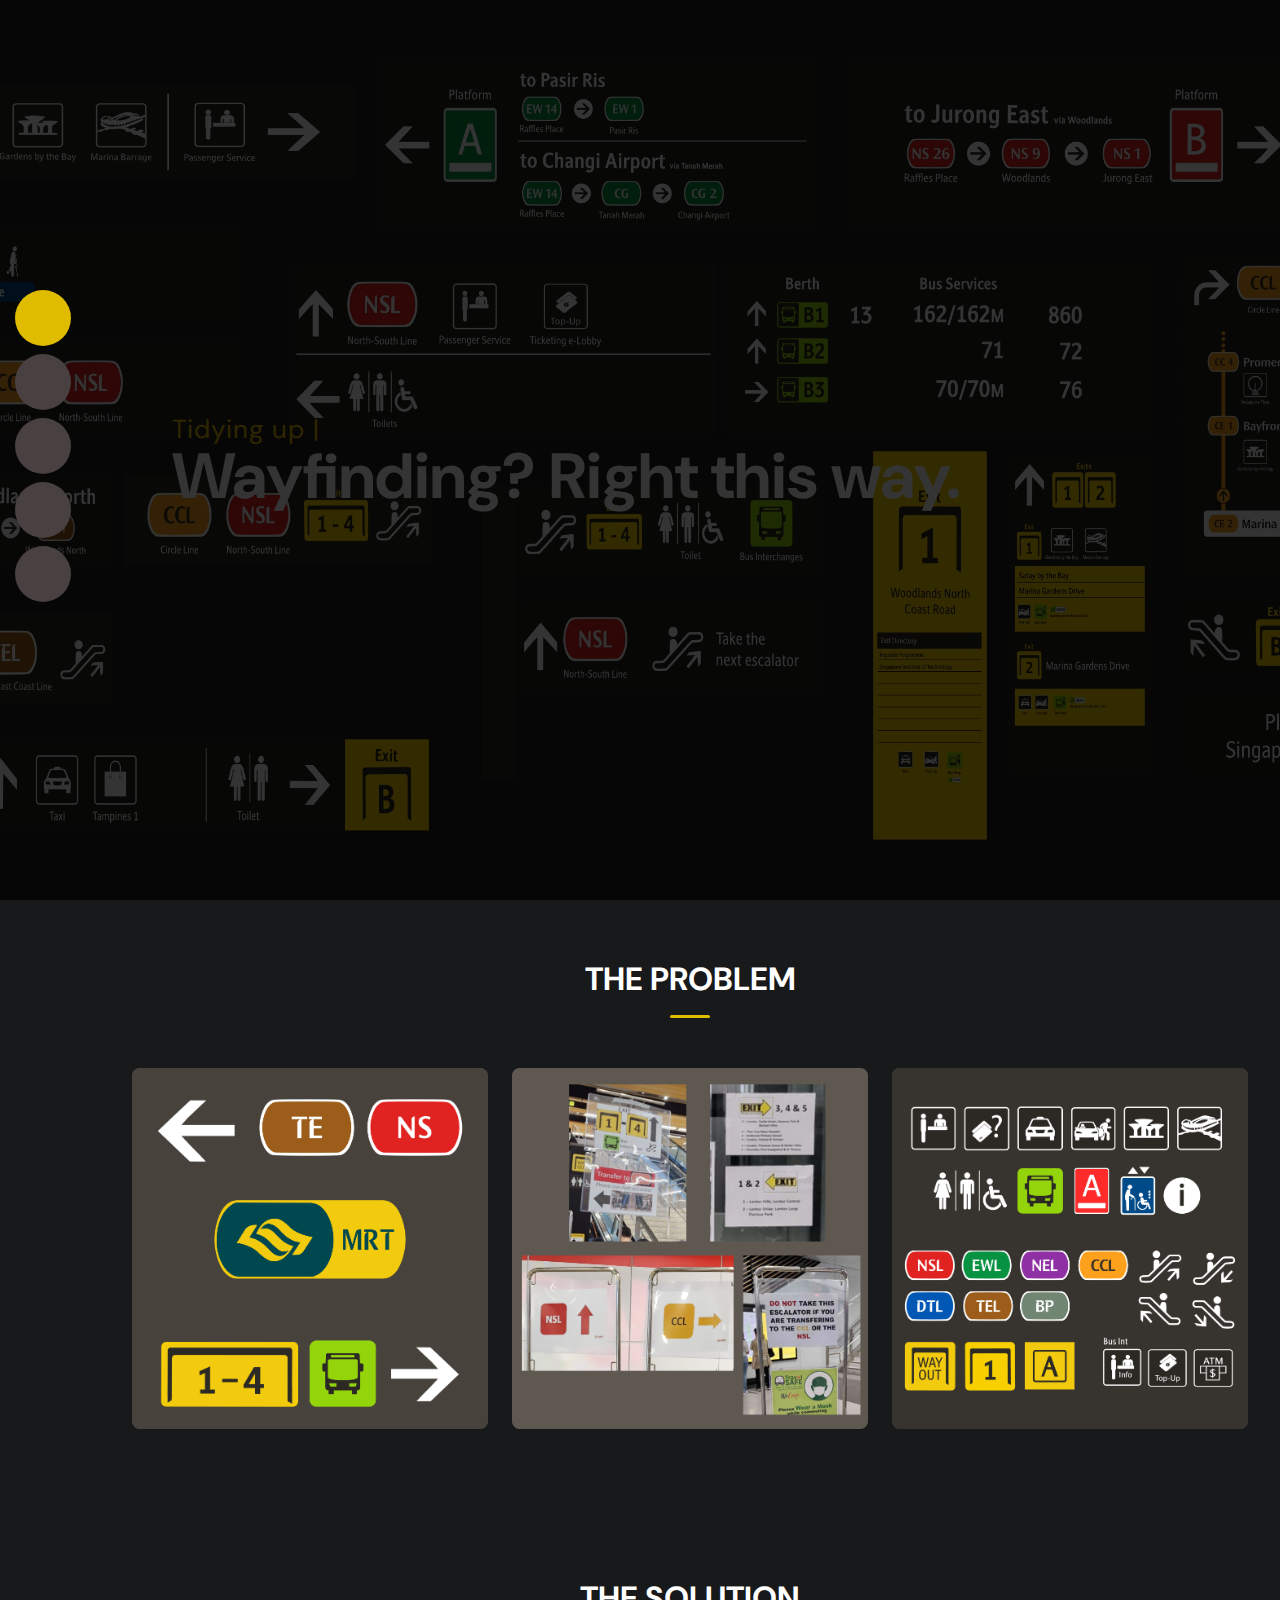
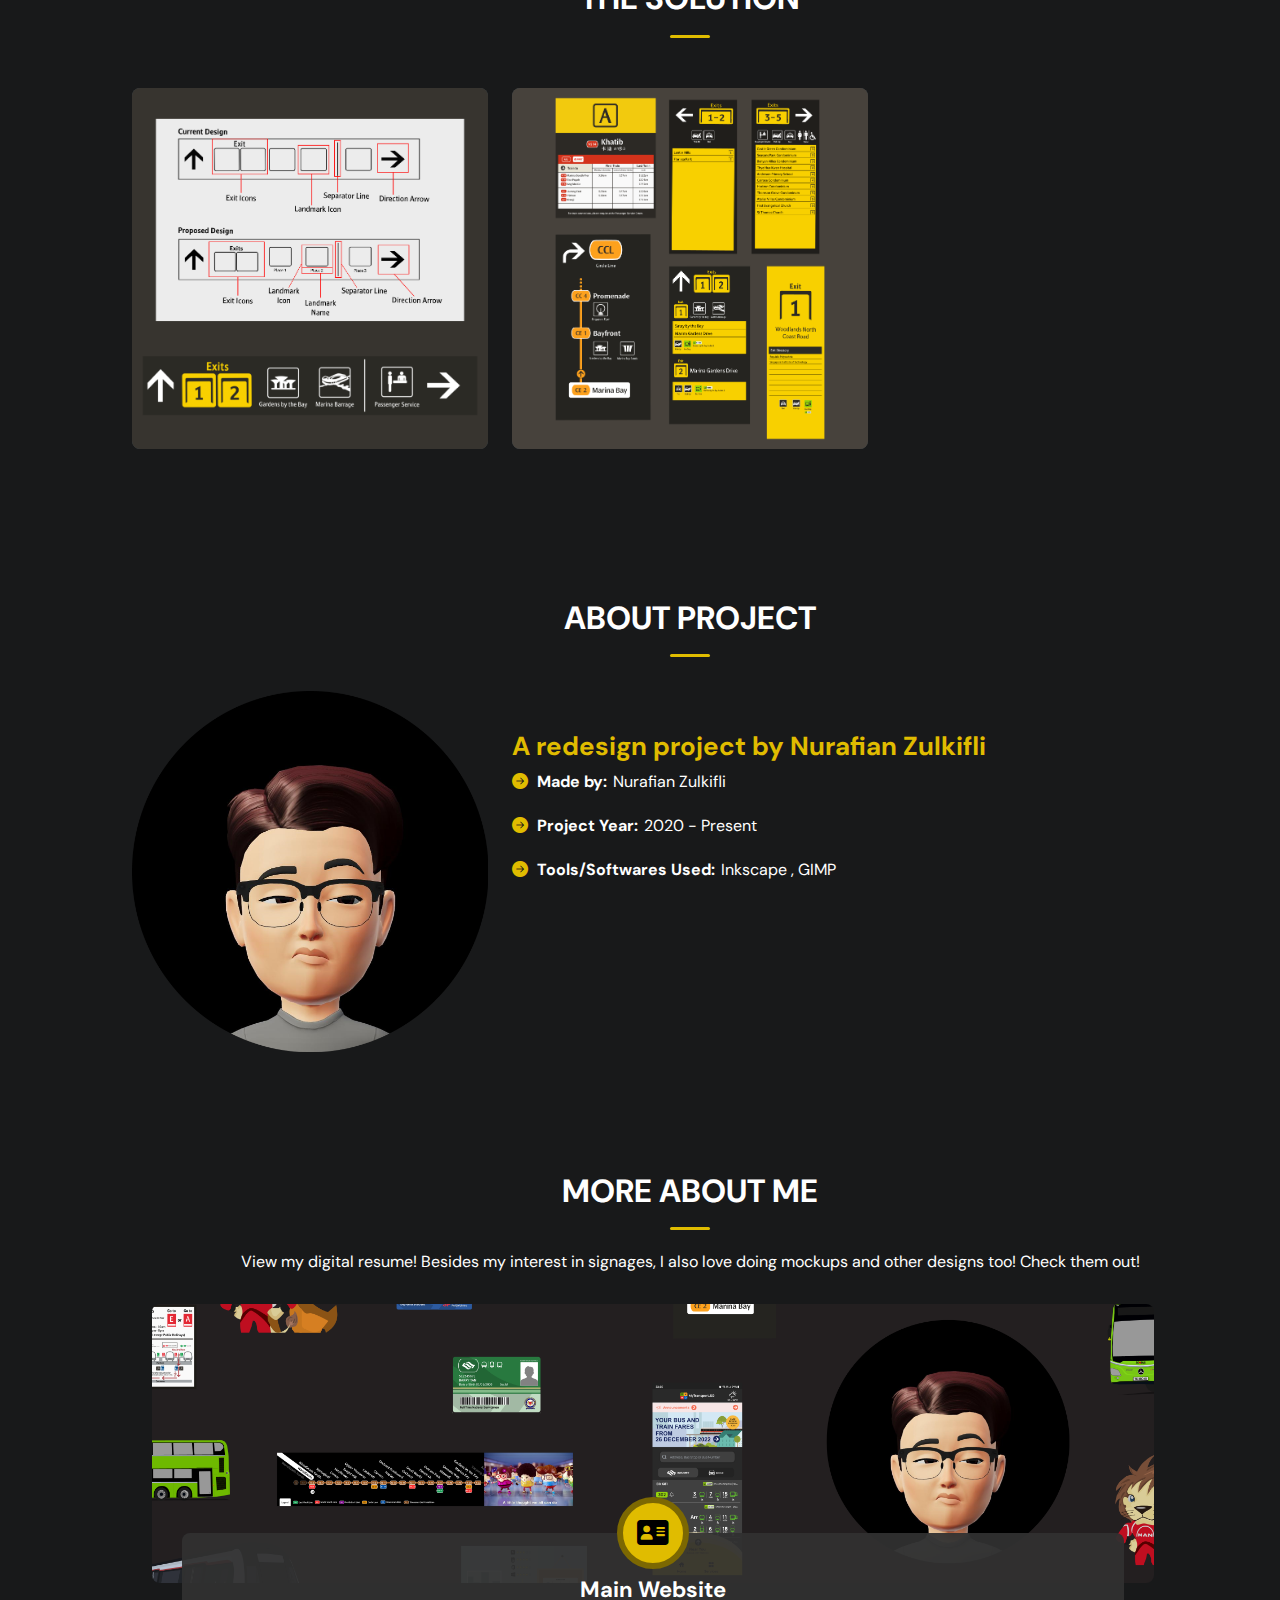
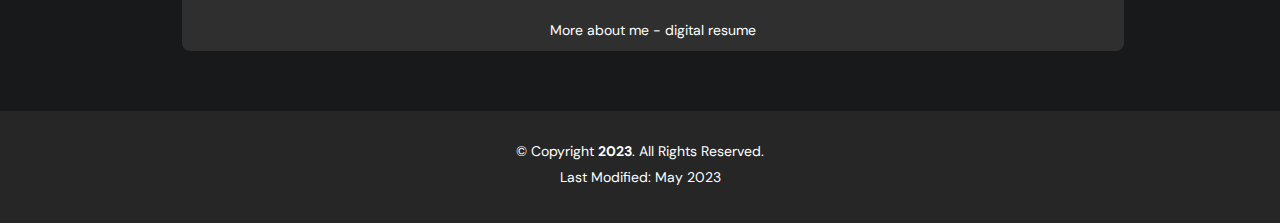
==== commit 8aca5935: "2023-05 Cumulative Update (2.0.25)" ====
--- a/index.html
+++ b/index.html
@@ -47,7 +47,7 @@
         <li><a href="#solution" class="nav-link scrollto"><i class='bx bx-bulb'></i><span>The Solution</span></a>
         </li>
         <li><a href="#about" class="nav-link scrollto"><i class='bx bxs-info-circle'></i><span>About</span></a></li>
-        <li><a href="#connect" class="nav-link scrollto"><i class="bx bxs-group"></i><span>Connect</span></a></li>
+        <li><a href="#connect" class="nav-link scrollto"><i class="bx bxs-group"></i><span>More About Me</span></a></li>
       </ul>
     </nav><!-- .nav-menu -->
 
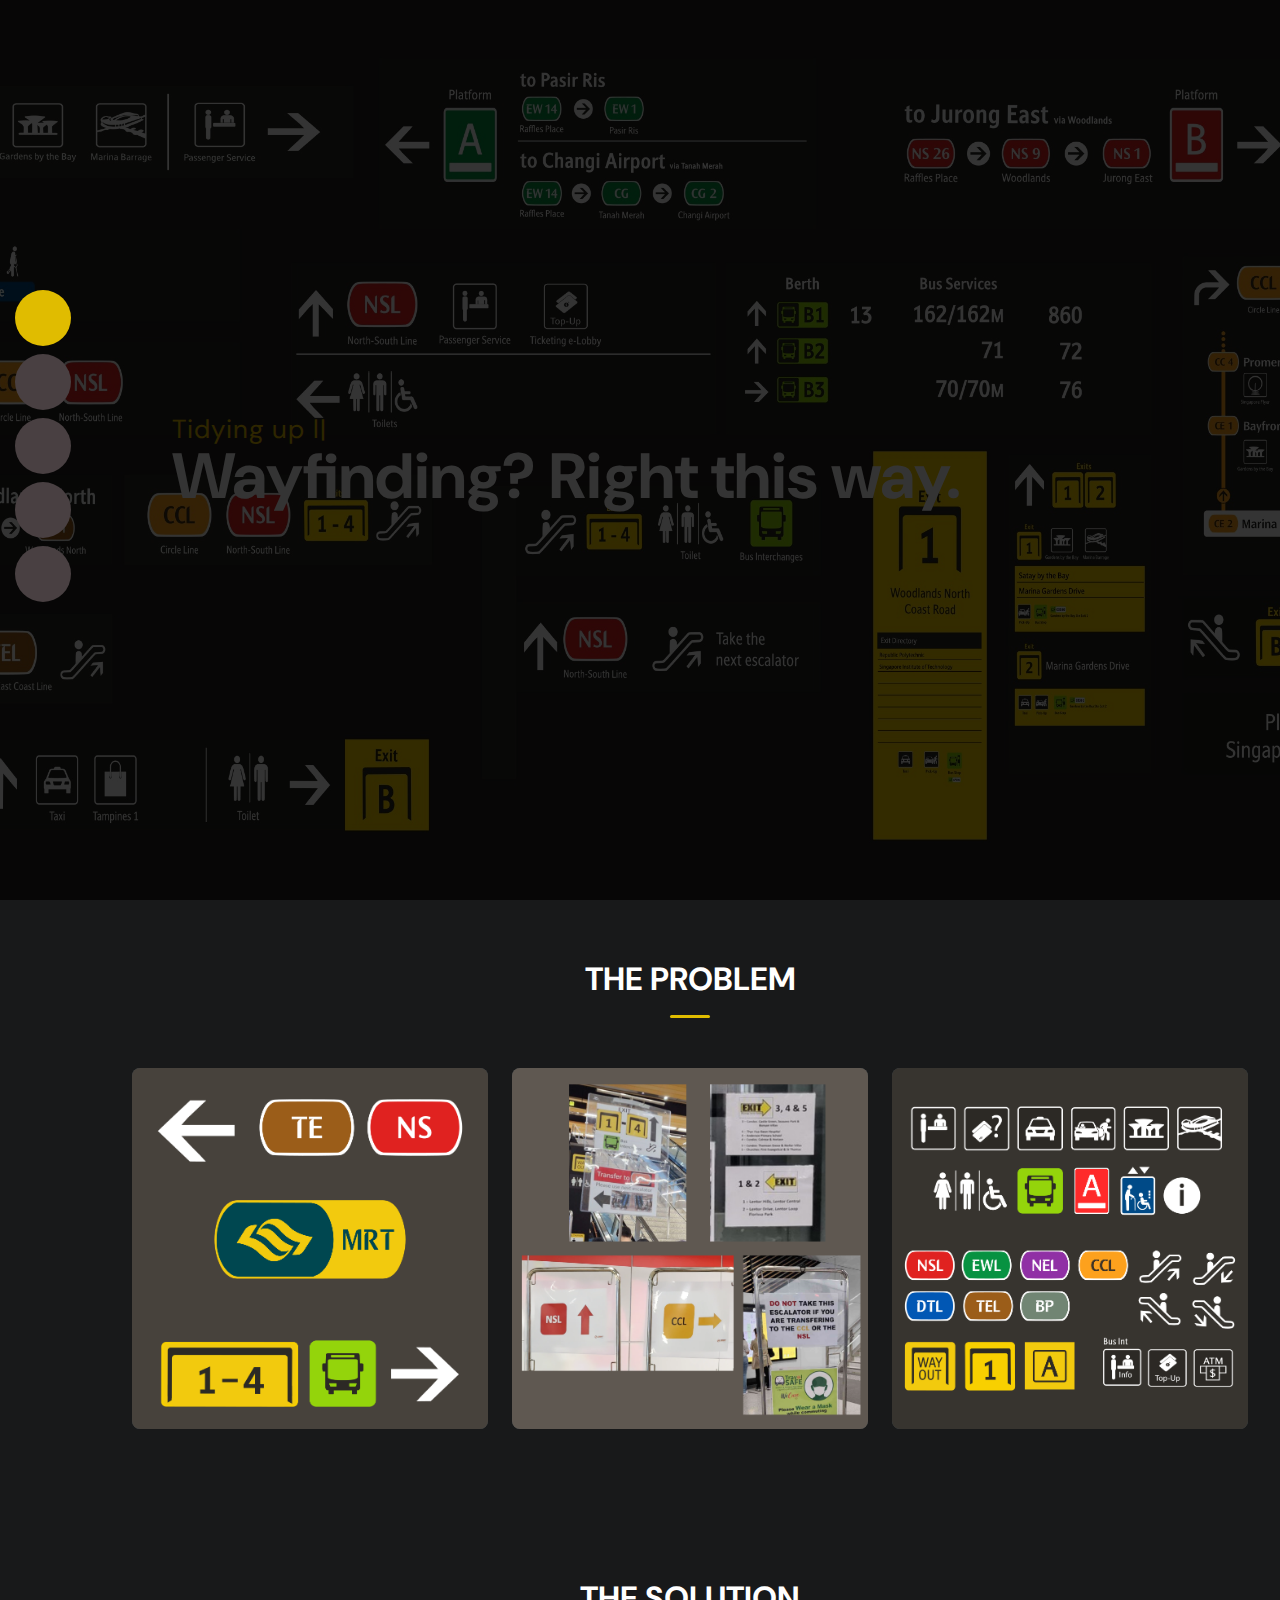
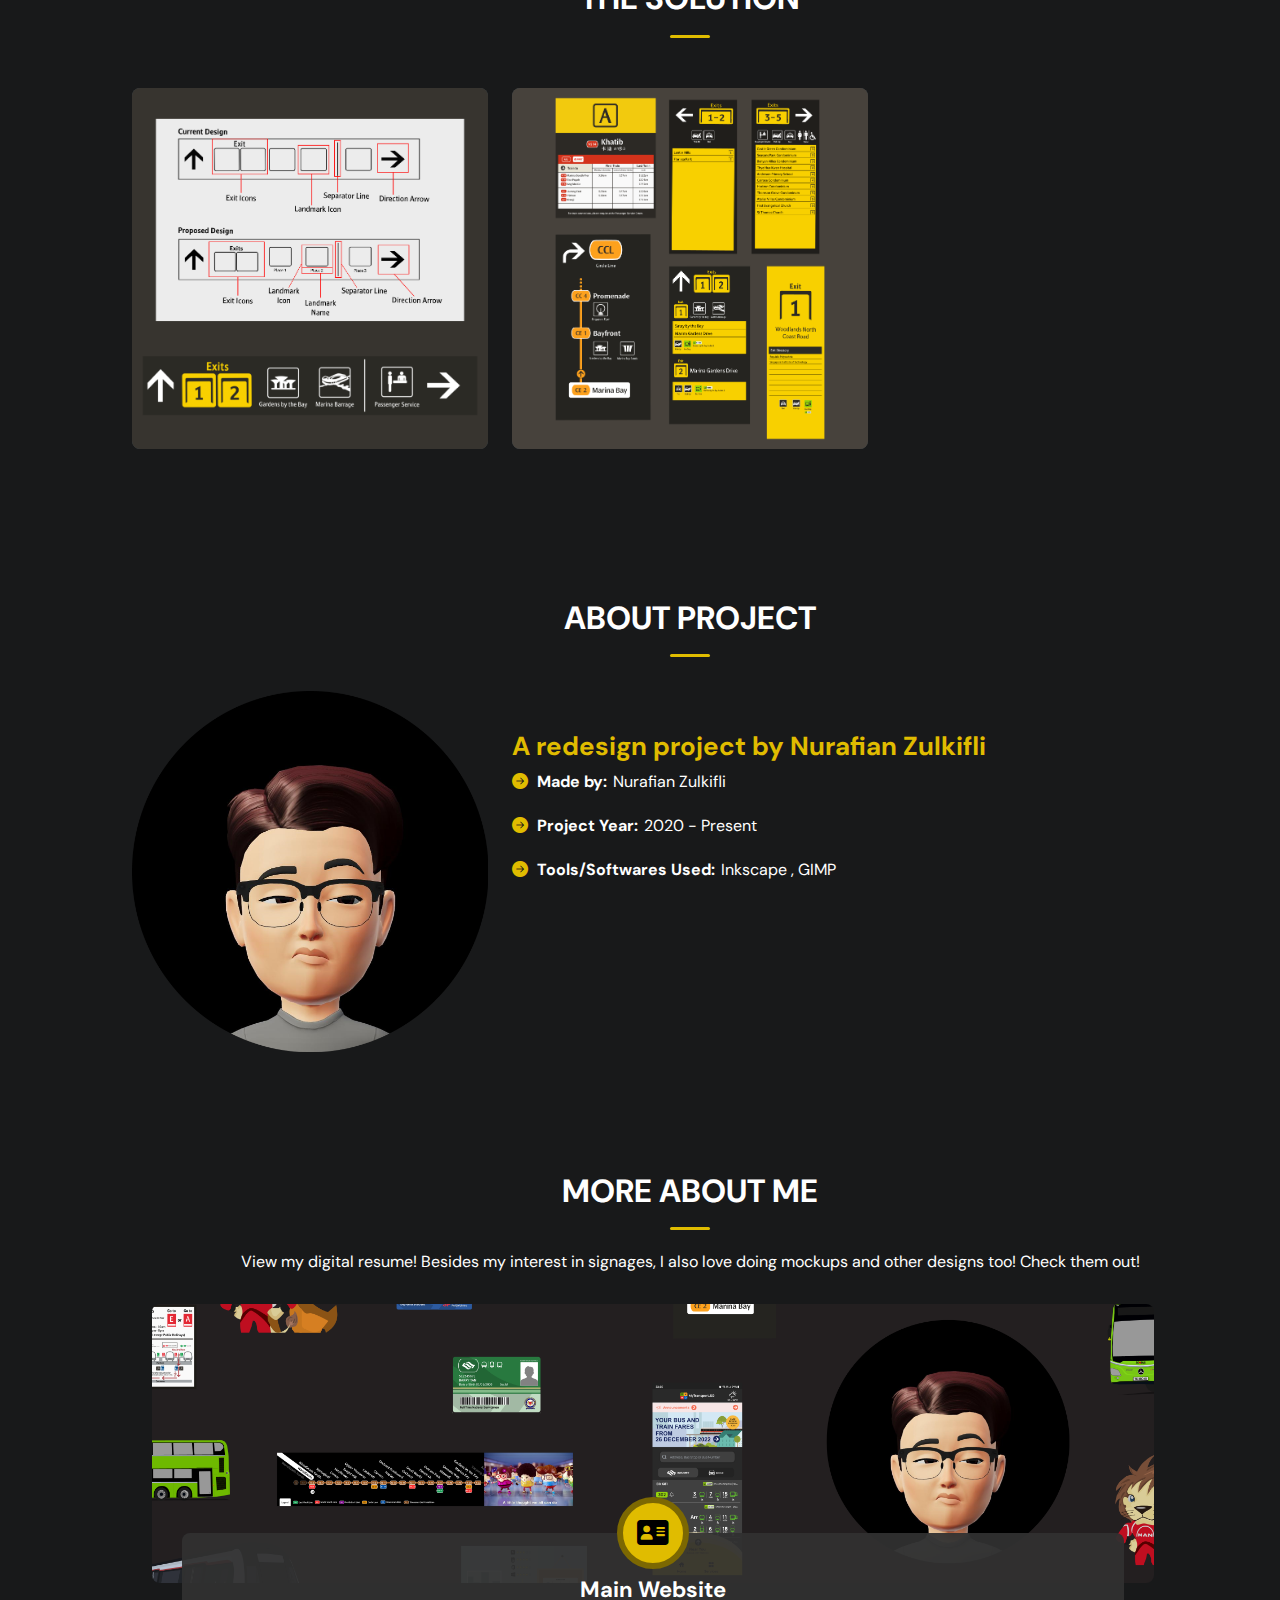
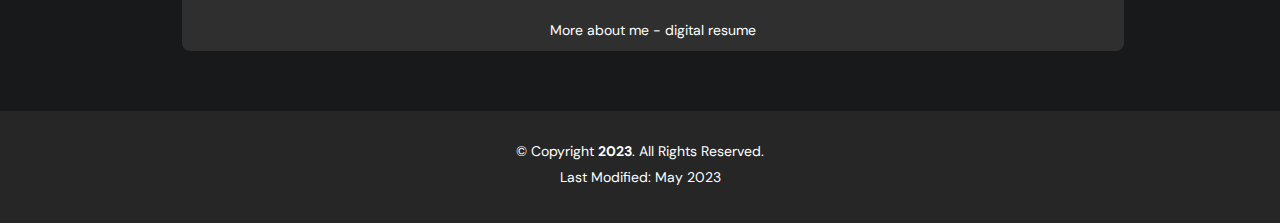
==== commit ce7a6c2e: "2023-05 Cumulative Update (2.0.30)" ====
--- a/index.html
+++ b/index.html
@@ -47,7 +47,7 @@
         <li><a href="#solution" class="nav-link scrollto"><i class='bx bx-bulb'></i><span>The Solution</span></a>
         </li>
         <li><a href="#about" class="nav-link scrollto"><i class='bx bxs-info-circle'></i><span>About</span></a></li>
-        <li><a href="#connect" class="nav-link scrollto"><i class="bx bxs-group"></i><span>More About Me</span></a></li>
+        <li><a href="#connect" class="nav-link scrollto"><i class="bx bxs-group"></i><span>Connect</span></a></li>
       </ul>
     </nav><!-- .nav-menu -->
 
--- a/assets/css/style.css
+++ b/assets/css/style.css
@@ -955,19 +955,11 @@
 }
 
 /*--------------------------------------------------------------
-# Timelines Section
+# Content Section
 --------------------------------------------------------------*/
 
 .col {
   flex: 1 0 0%;
-}
-
-
-p.summary {
-  color: #fff;
-  font-size: 1.1em;
-  cursor: default;
-  margin-bottom: 3rem;
 }
 
 mark.yellow {
@@ -997,54 +989,101 @@
   border-radius: 1em;
 }
 
-
-h3.summary-tit {
-  margin-bottom: 0;
-  margin: 3%;
-  margin-left: 0%;
-  font-weight: 700;
-}
-
-h3.main-tit {
-  margin-bottom: 0;
-  margin: 3%;
-  margin-left: -1%;
-  margin-top: 5%;
-  font-weight: 700;
-  font-size: 40px;
-}
-
-
 .img-fluid-portfolio {
   max-width: 100%;
   height: auto;
 }
 
 
-
-@media only screen and (min-width: 1201px) {
+@media screen and (min-width: 320px) {
   .row-tpts {
-    --bs-gutter-x: 1.5rem;
-    --bs-gutter-y: 0;
     display: flex;
     flex-wrap: wrap;
-    margin-top: calc(-1 * var(--bs-gutter-y));
-    margin-right: calc(-.5 * var(--bs-gutter-x));
-    margin-left: calc(-.5 * var(--bs-gutter-x));
+    margin-top: 0px;
+    margin-right: 0px;
+    margin-left: 0px;
     width: 93%;
   }
-}
-
-
-@media only screen and (min-width: 990px) and (max-width: 1200px) {
-  .row-tpts {
-    --bs-gutter-x: 1.5rem;
-    --bs-gutter-y: 0;
-    display: flex;
-    flex-wrap: wrap;
-    margin-top: calc(-1 * var(--bs-gutter-y));
-    margin-right: calc(-.5 * var(--bs-gutter-x));
-    margin-left: calc(-.5 * var(--bs-gutter-x));
+
+  h3.main-tit {
+    margin-bottom: 0;
+    margin: 3%;
+    margin-left: 0%;
+    margin-top: 7%;
+    font-weight: 700;
+    font-size: 25px;
+    text-align: center;
+  }
+
+  h3.summary-tit {
+    margin-bottom: 0;
+    margin: 4%;
+    margin-left: 0%;
+    font-weight: 700;
+    font-size: 18px;
+  }
+
+  p.summary {
+    color: #fff;
+    font-size: 15px;
+    cursor: default;
+    margin-bottom: 3rem;
+  }
+
+}
+
+@media screen and (min-width: 375px) {
+  h3.main-tit {
+    margin-bottom: 5px;
+    margin: 3%;
+    margin-left: 0%;
+    margin-top: 7%;
+    font-weight: 700;
+    font-size: 30px;
+    text-align: center;
+  }
+
+  h3.summary-tit {
+    margin-bottom: 0;
+    margin: 3%;
+    margin-left: 0%;
+    font-weight: 700;
+    font-size: 20px;
+  }
+}
+
+@media screen and (min-width: 425px) {
+  h3.main-tit {
+    font-size: 35px;
+  }
+}
+
+@media screen and (min-width: 768px) {
+  h3.main-tit {
+    font-size: 45px;
+  }
+
+  h3.summary-tit {
+    margin-left: -0.5%;
+    font-size: 28px;
+  }
+
+  p.summary {
+    font-size: 16px;
+    margin-left: -0.5%;
+  }
+}
+
+/* @media screen and (min-width: 1024px) {} */
+
+@media screen and (min-width: 1440px) {
+  h3.summary-tit {
+    margin-left: 1%;
+    font-size: 28px;
+  }
+
+  p.summary {
+    font-size: 18px;
   }
 }
 
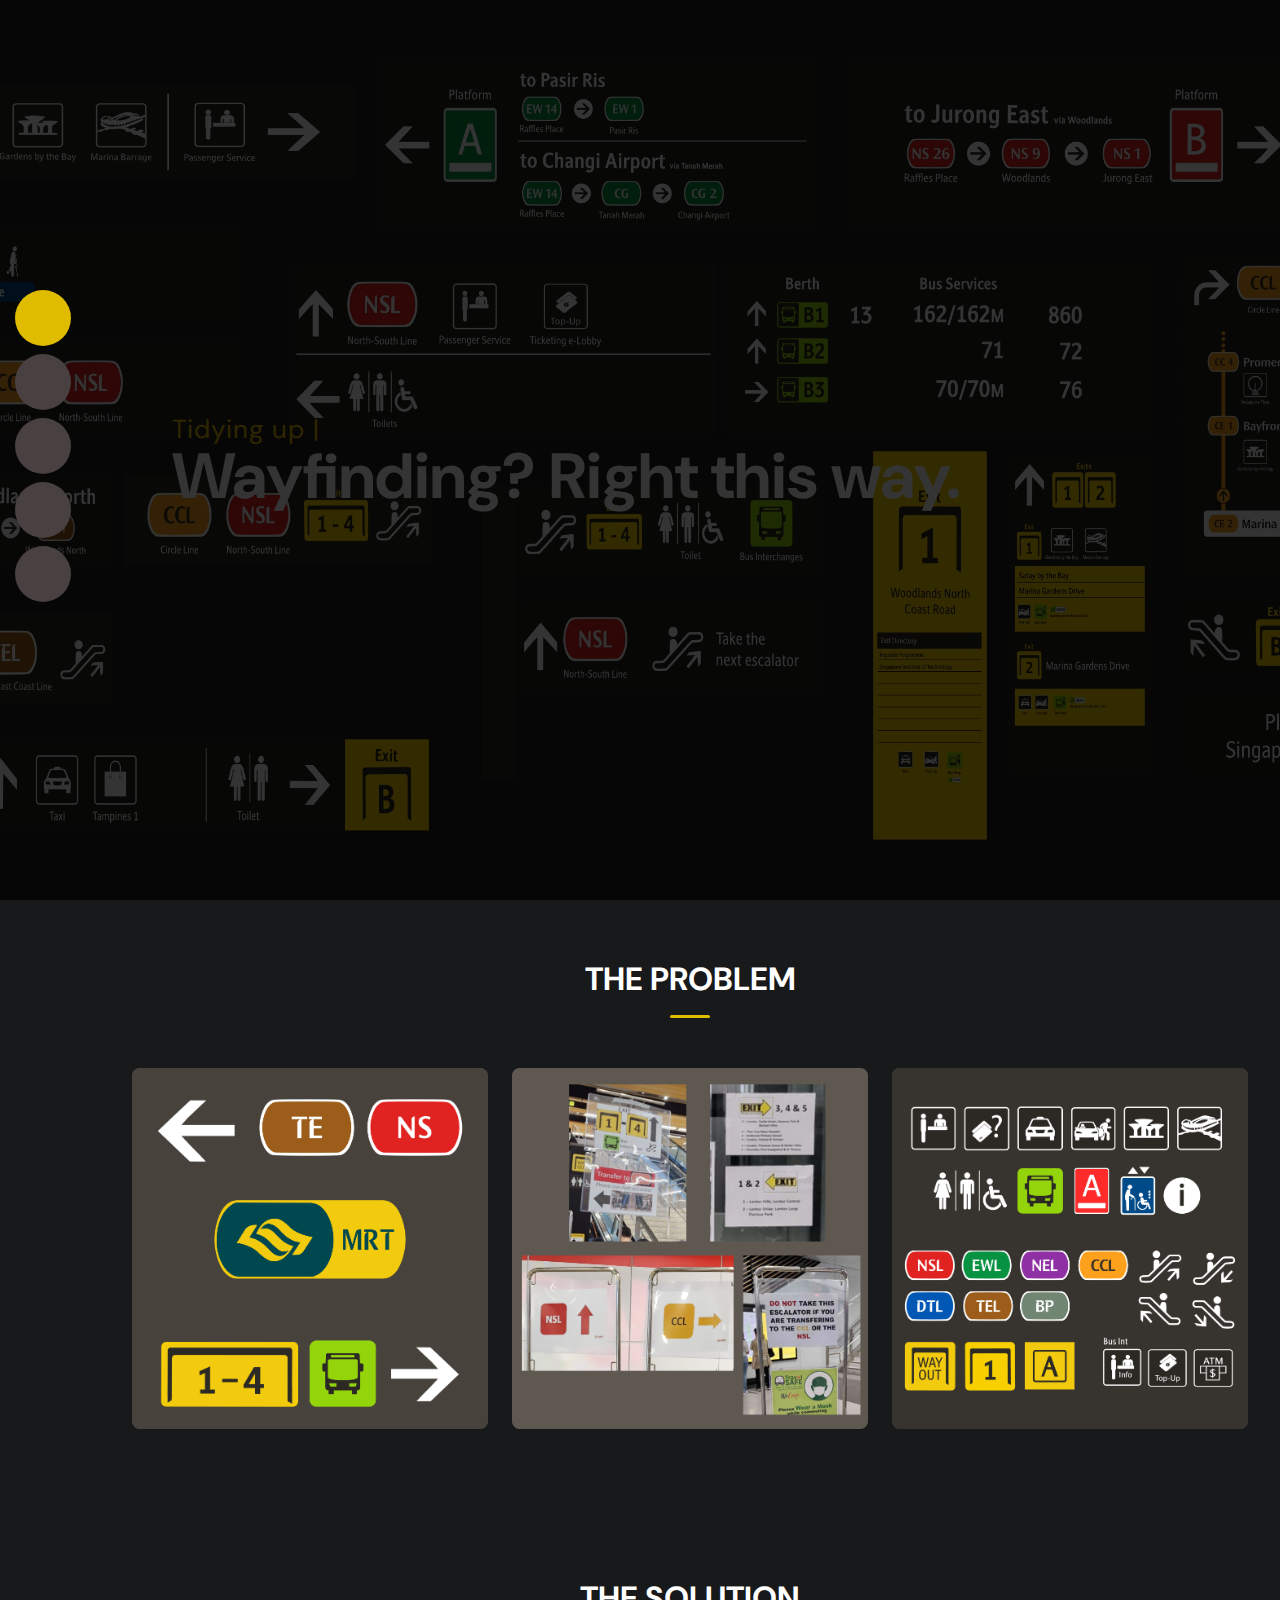
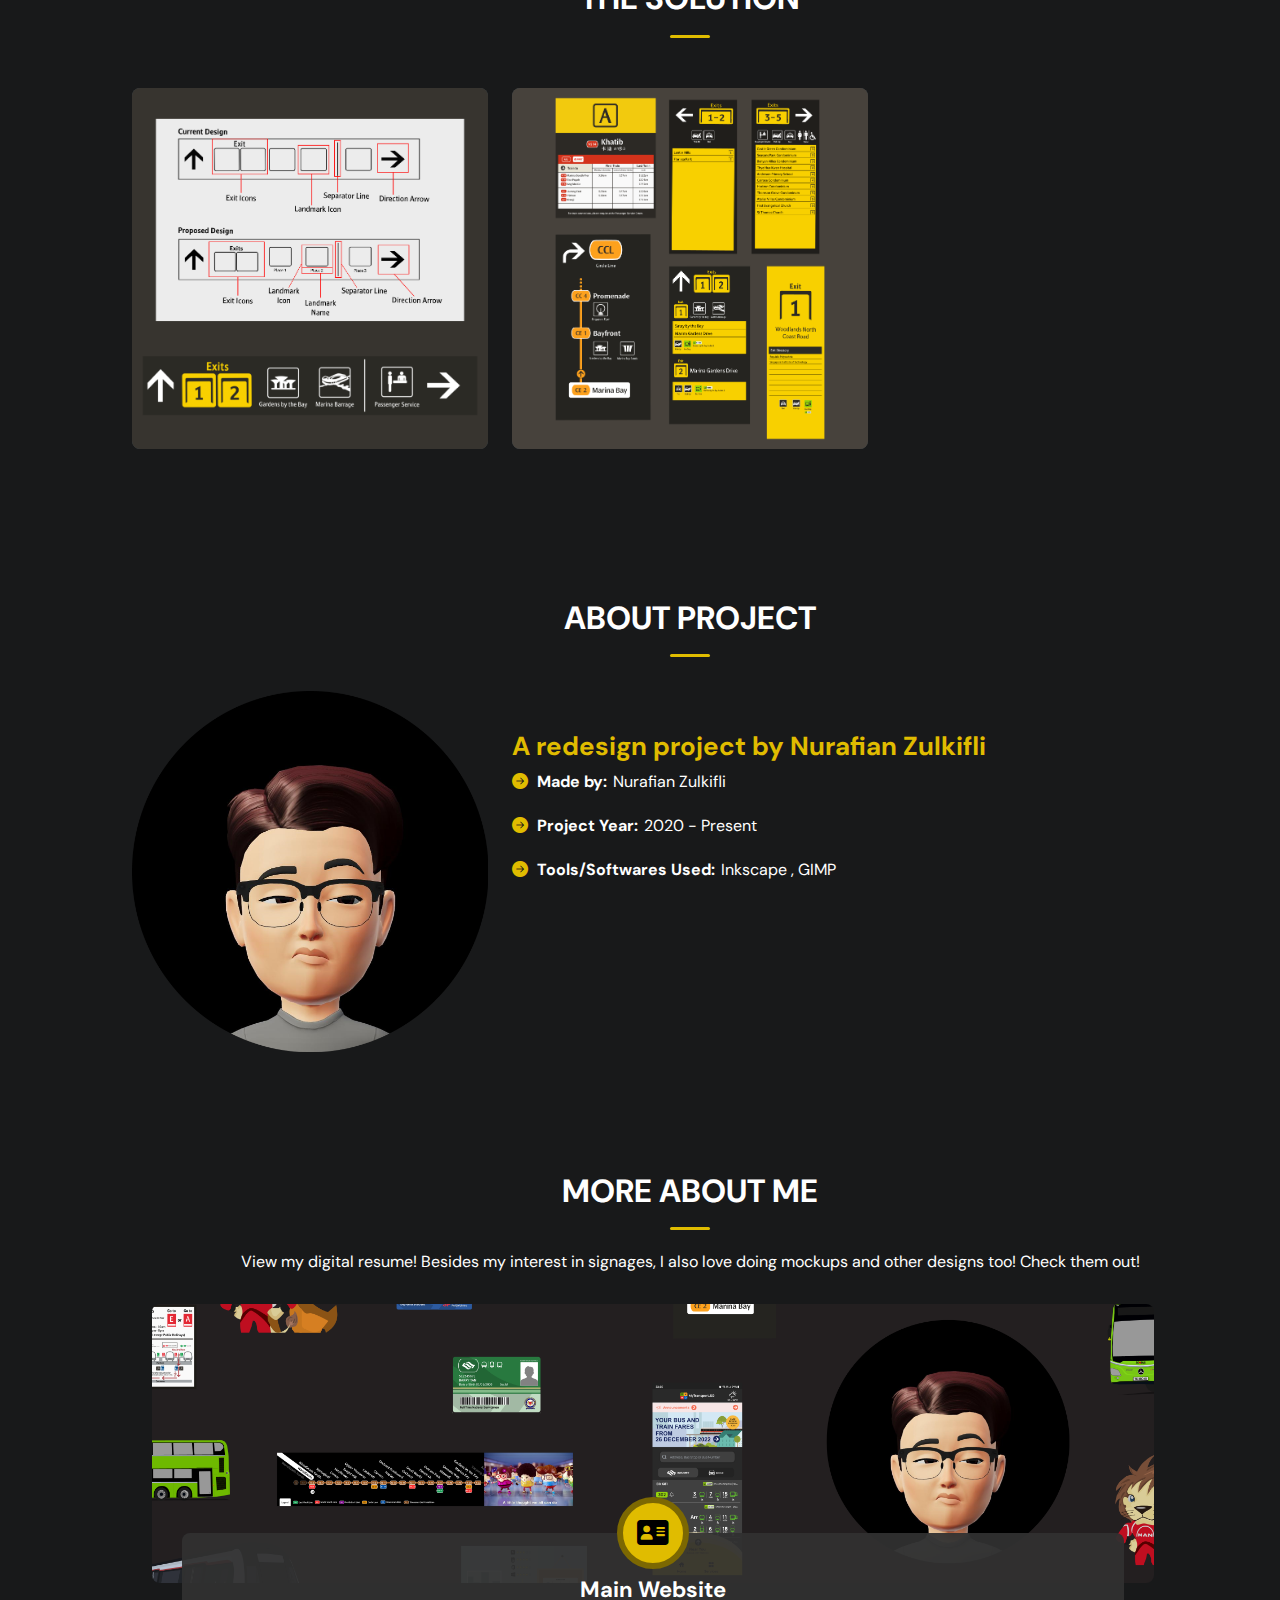
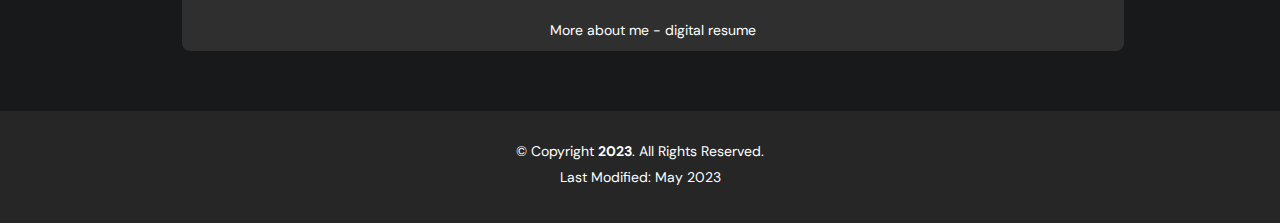
==== commit 5212f1bc: "2023-05 Cumulative Update (2.0.41)" ====
--- a/index.html
+++ b/index.html
@@ -47,7 +47,7 @@
         <li><a href="#solution" class="nav-link scrollto"><i class='bx bx-bulb'></i><span>The Solution</span></a>
         </li>
         <li><a href="#about" class="nav-link scrollto"><i class='bx bxs-info-circle'></i><span>About</span></a></li>
-        <li><a href="#connect" class="nav-link scrollto"><i class="bx bxs-group"></i><span>Connect</span></a></li>
+        <li><a href="#connect" class="nav-link scrollto"><i class="bx bxs-group"></i><span>More about me</span></a></li>
       </ul>
     </nav><!-- .nav-menu -->
 
--- a/assets/css/style.css
+++ b/assets/css/style.css
@@ -1002,7 +1002,7 @@
     margin-top: 0px;
     margin-right: 0px;
     margin-left: 0px;
-    width: 93%;
+    width: 100%;
   }
 
   h3.main-tit {
@@ -1059,6 +1059,15 @@
 }
 
 @media screen and (min-width: 768px) {
+  .row-tpts {
+    display: flex;
+    flex-wrap: wrap;
+    margin-top: 0px;
+    margin-right: 0px;
+    margin-left: 0px;
+    width: 93%;
+  }
+
   h3.main-tit {
     font-size: 45px;
   }
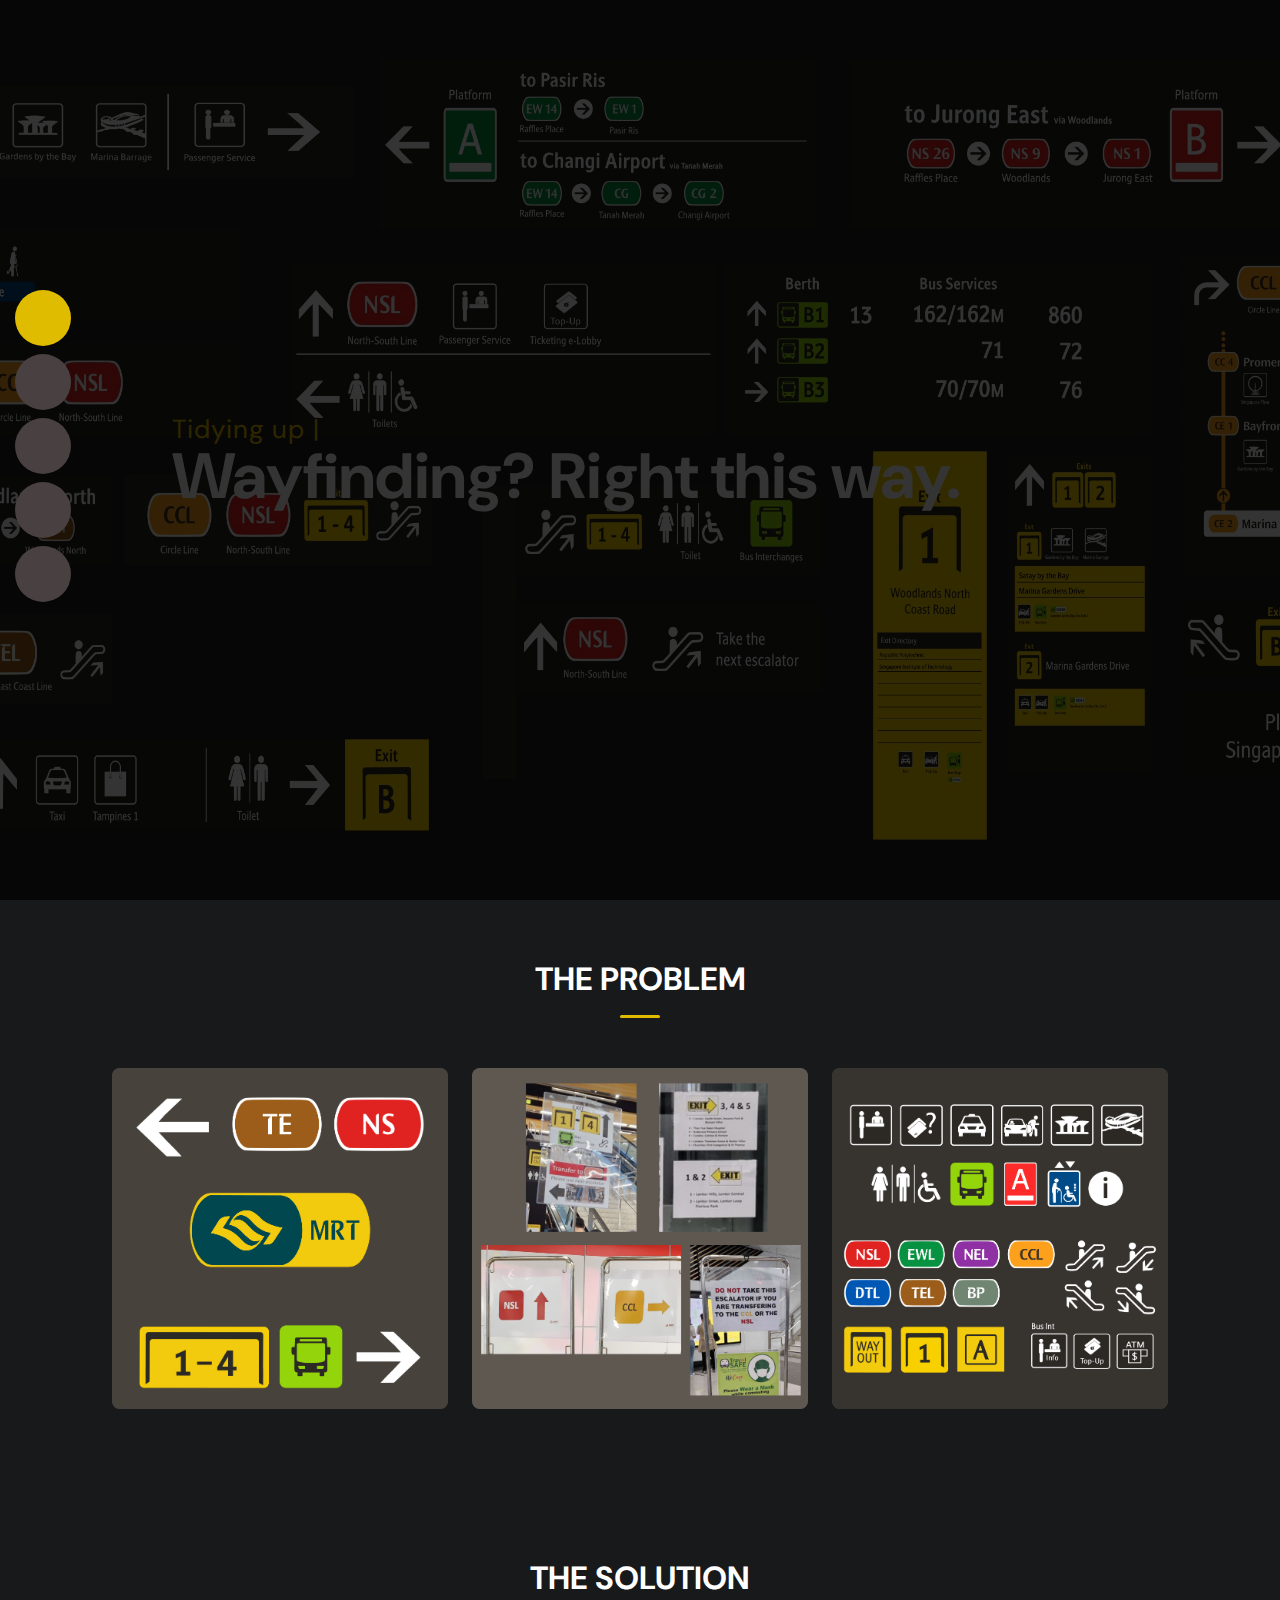
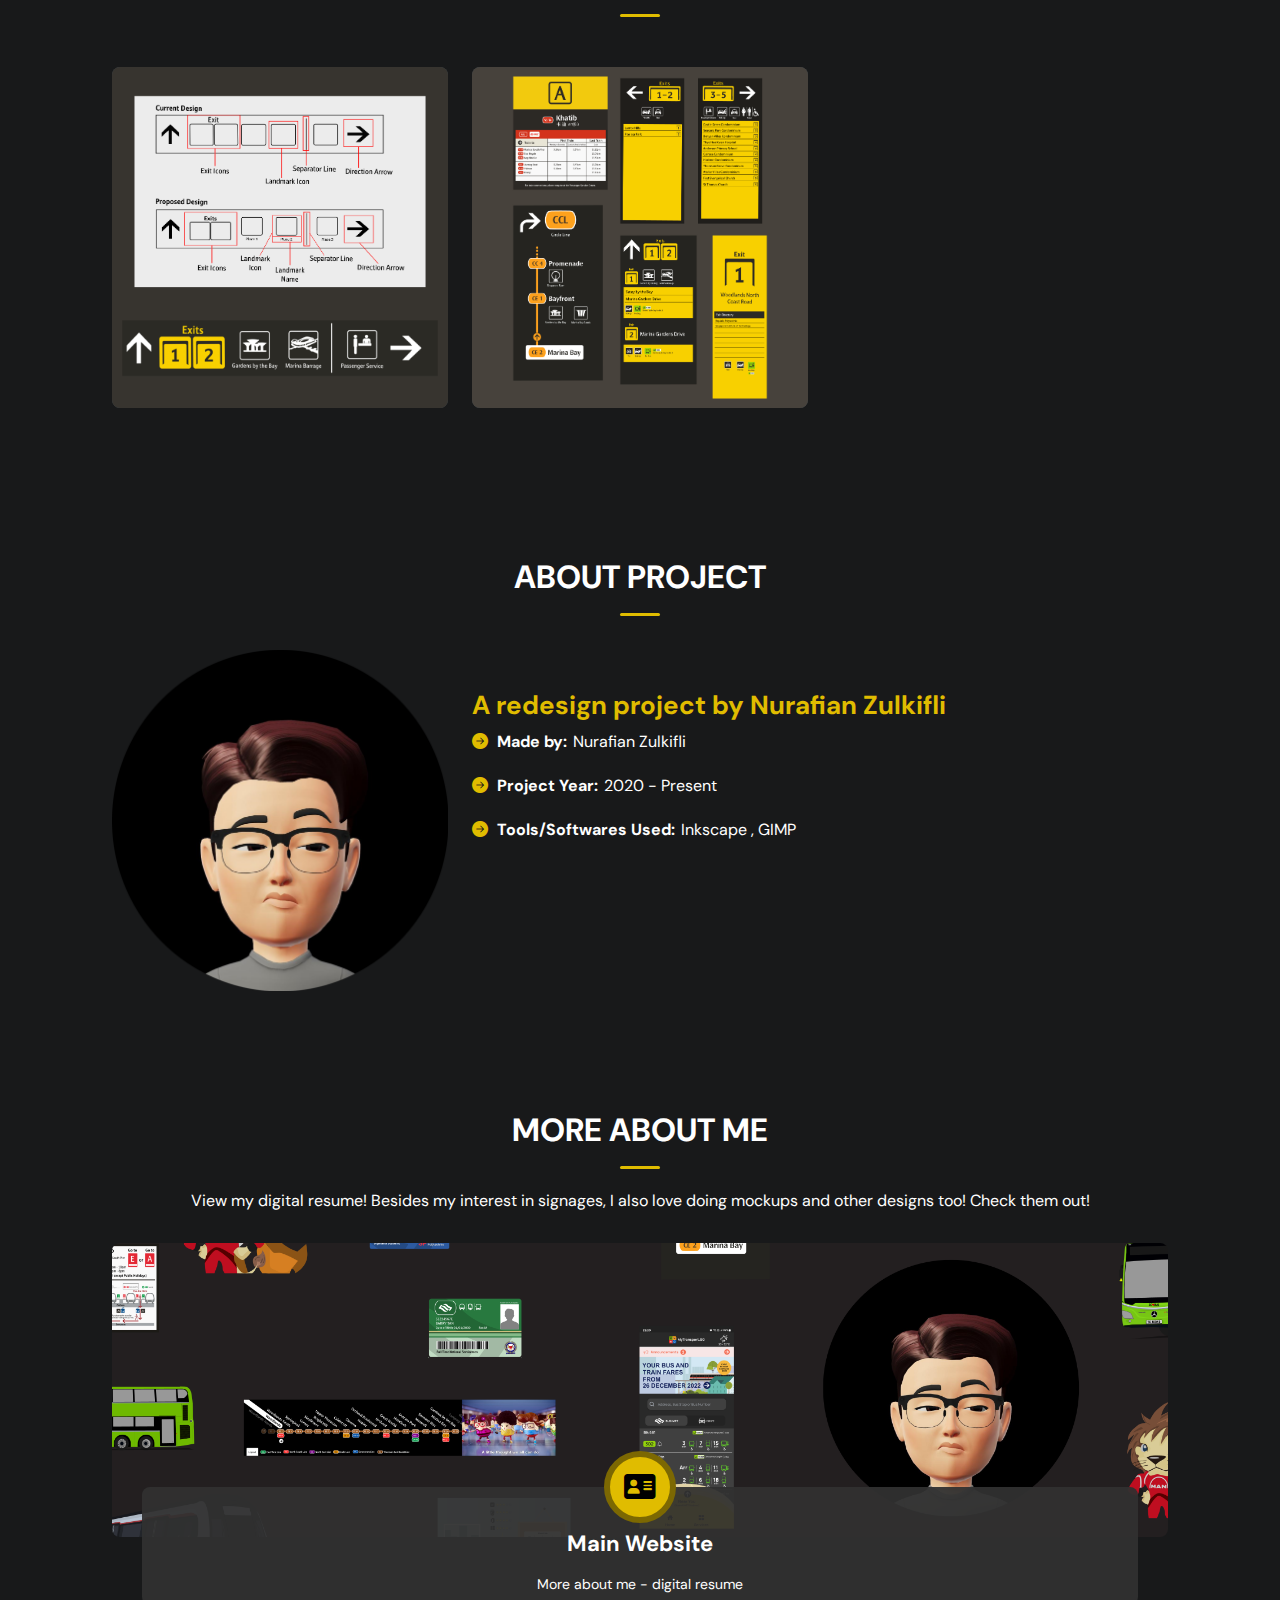
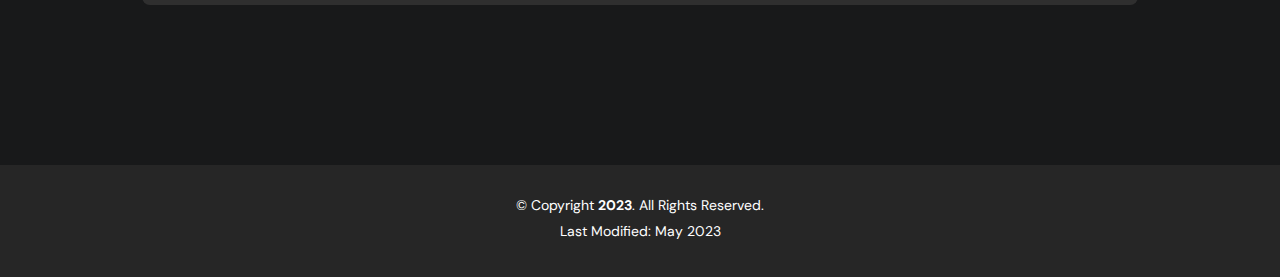
==== commit 6005ec95: "2023-05 Cumulative Update (2.1.5)" ====
--- a/index.html
+++ b/index.html
@@ -47,7 +47,7 @@
         <li><a href="#solution" class="nav-link scrollto"><i class='bx bx-bulb'></i><span>The Solution</span></a>
         </li>
         <li><a href="#about" class="nav-link scrollto"><i class='bx bxs-info-circle'></i><span>About</span></a></li>
-        <li><a href="#connect" class="nav-link scrollto"><i class="bx bxs-group"></i><span>More about me</span></a></li>
+        <li><a href="#connect" class="nav-link scrollto"><i class="bx bxs-group"></i><span>Connect</span></a></li>
       </ul>
     </nav><!-- .nav-menu -->
 
@@ -79,8 +79,7 @@
               <div class="portfolio-info">
                 <h4>Context</h4>
                 <div class="portfolio-links">
-                  <a href="the-problem/context.html" class="portfolio-details-lightbox" data-glightbox="type: external"
-                    title="Work Details"><i class='bx bxs-info-circle'></i></a>
+                  <a href="the-problem/context.html" title="Work Details"><i class='bx bxs-info-circle'></i></a>
                 </div>
               </div>
             </div>
@@ -92,8 +91,7 @@
               <div class="portfolio-info">
                 <h4>Observations</h4>
                 <div class="portfolio-links">
-                  <a href="the-problem/observations.html" class="portfolio-details-lightbox"
-                    data-glightbox="type: external" title="Work Details"><i class="fa-solid fa-eye no-hover"></i></a>
+                  <a href="the-problem/observations.html" title="Work Details"><i class="fa-solid fa-eye no-hover"></i></a>
                 </div>
               </div>
             </div>
@@ -105,8 +103,7 @@
               <div class="portfolio-info">
                 <h4>Identify</h4>
                 <div class="portfolio-links">
-                  <a href="the-problem/identify.html" class="portfolio-details-lightbox" data-glightbox="type: external"
-                    title="Work Details"><i class="fa-solid fa-circle-check"></i></a>
+                  <a href="the-problem/identify.html" title="Work Details"><i class="fa-solid fa-circle-check"></i></a>
                 </div>
               </div>
             </div>
@@ -133,8 +130,7 @@
               <div class="portfolio-info">
                 <h4>Design & Development</h4>
                 <div class="portfolio-links">
-                  <a href="the-solution/des-dev.html" class="portfolio-details-lightbox" data-glightbox="type: external"
-                    title="Work Details"><i class='bx bxs-info-circle'></i></a>
+                  <a href="the-solution/des-dev.html" title="Work Details"><i class='bx bxs-info-circle'></i></a>
                 </div>
               </div>
             </div>
@@ -146,8 +142,7 @@
               <div class="portfolio-info">
                 <h4>Virtual Prototypes</h4>
                 <div class="portfolio-links">
-                  <a href="the-solution/virt-proto.html" class="portfolio-details-lightbox"
-                    data-glightbox="type: external" title="Work Details"> <i class="fa-solid fa-eye no-hover"></i></a>
+                  <a href="the-solution/virt-proto.html" title="Work Details"> <i class="fa-solid fa-eye no-hover"></i></a>
                 </div>
               </div>
             </div>
--- a/assets/css/style.css
+++ b/assets/css/style.css
@@ -32,11 +32,11 @@
   margin-right: auto;
 }
 
-.col-lg-12 {
+/* .col-lg-12 {
   width: 90%;
   flex: 0 0 auto;
   margin-left: 20px;
-}
+} */
 
 
 /*--------------------------------------------------------------
@@ -143,7 +143,8 @@
 
 @media (min-width: 991px) {
   #main {
-    margin-left: 100px;
+    margin: 100px;
+    margin-top: 0px;
   }
 
 
@@ -1030,6 +1031,15 @@
     margin-bottom: 3rem;
   }
 
+  .return-to {
+    padding-top: 20px;
+    color: #e0bc00;
+  }
+
+  .return-to:hover {
+    color: #947c03;
+  }
+
 }
 
 @media screen and (min-width: 375px) {
@@ -1050,22 +1060,41 @@
     font-weight: 700;
     font-size: 20px;
   }
+
+  .return-to {
+    padding-top: 20px;
+        color: #e0bc00;
+  }
 }
 
 @media screen and (min-width: 425px) {
   h3.main-tit {
     font-size: 35px;
   }
+
+  .return-to {
+    padding-top: 20px;
+  }
 }
 
 @media screen and (min-width: 768px) {
+
+  .return-to {
+    padding-top: 20px;
+  }
+
+  .gslide-image img {
+    max-height: 97vh;
+    max-width: 80%;
+}
+
   .row-tpts {
     display: flex;
     flex-wrap: wrap;
     margin-top: 0px;
     margin-right: 0px;
     margin-left: 0px;
-    width: 93%;
+    width: 100%;
   }
 
   h3.main-tit {
@@ -1087,12 +1116,15 @@
 
 @media screen and (min-width: 1440px) {
   h3.summary-tit {
-    margin-left: 1%;
     font-size: 28px;
   }
 
   p.summary {
     font-size: 18px;
+  }
+
+  .return-to {
+    padding-top: 20px;
   }
 }
 
